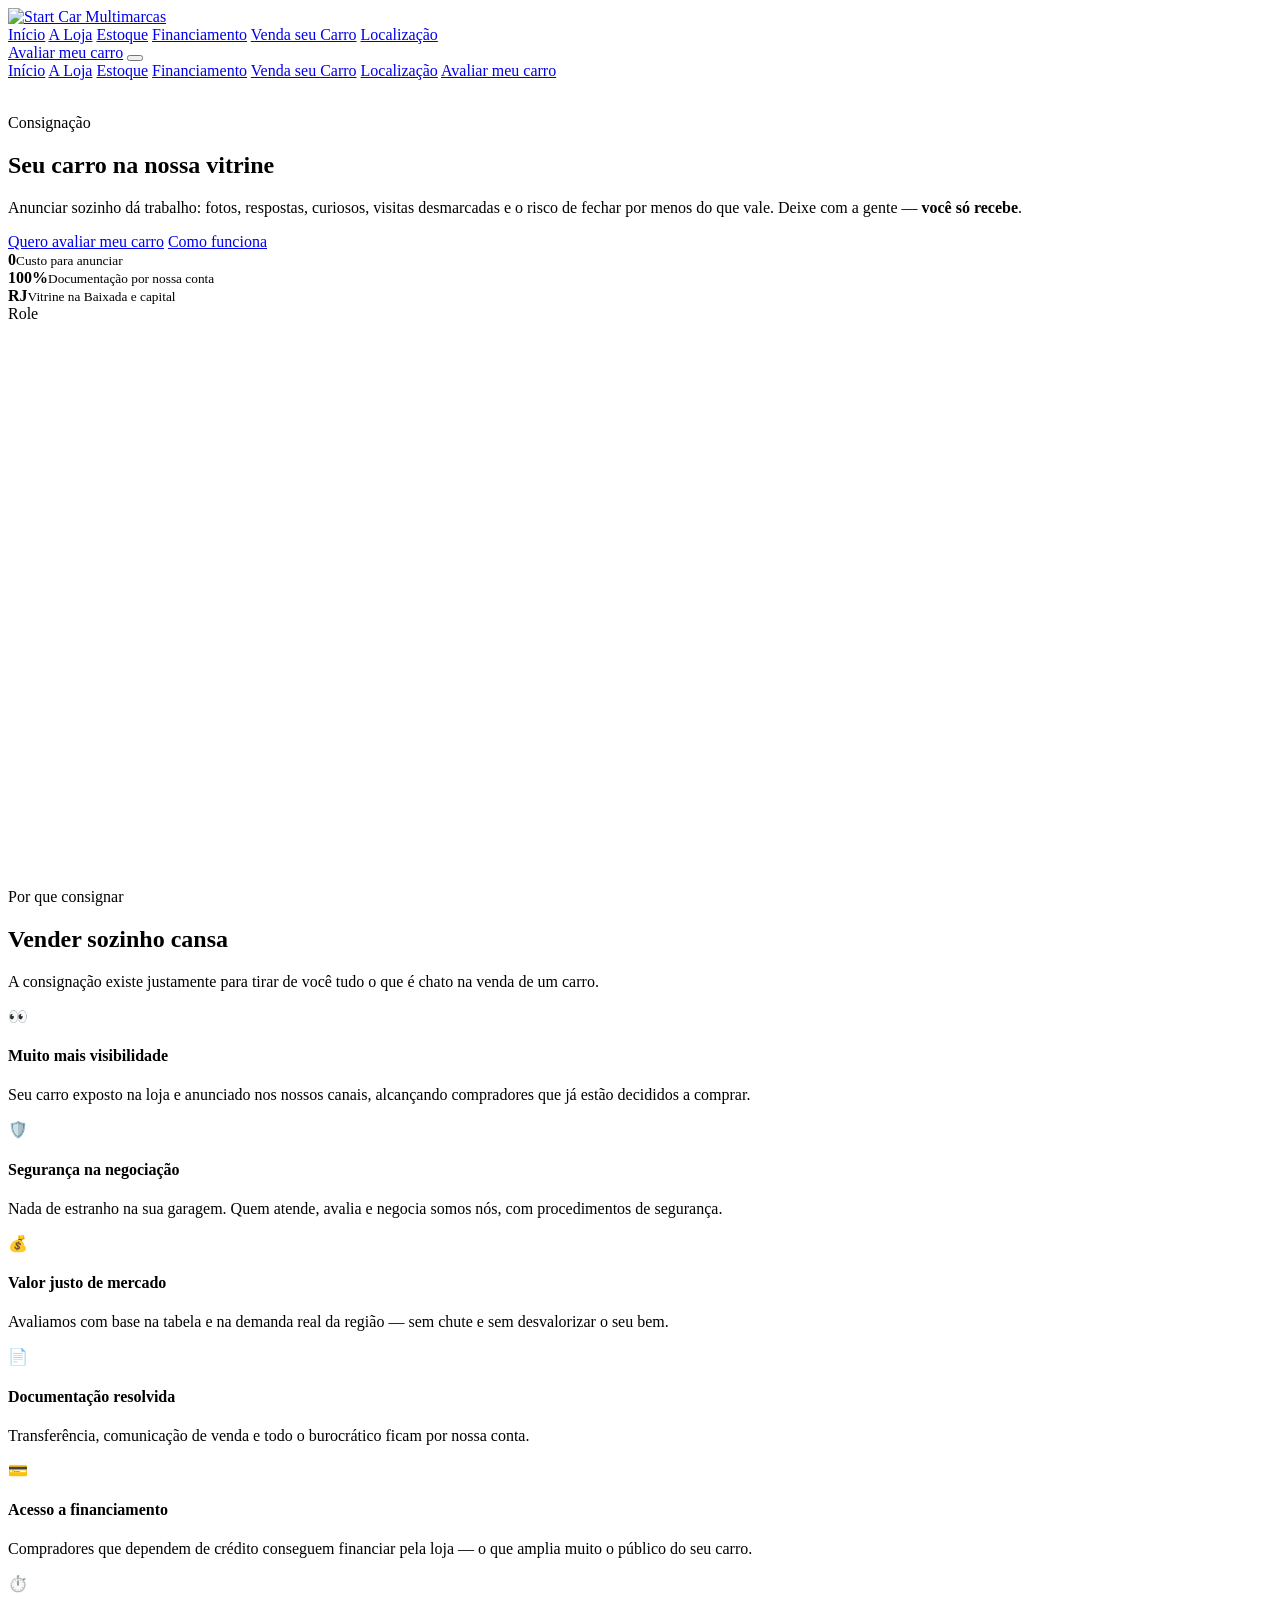
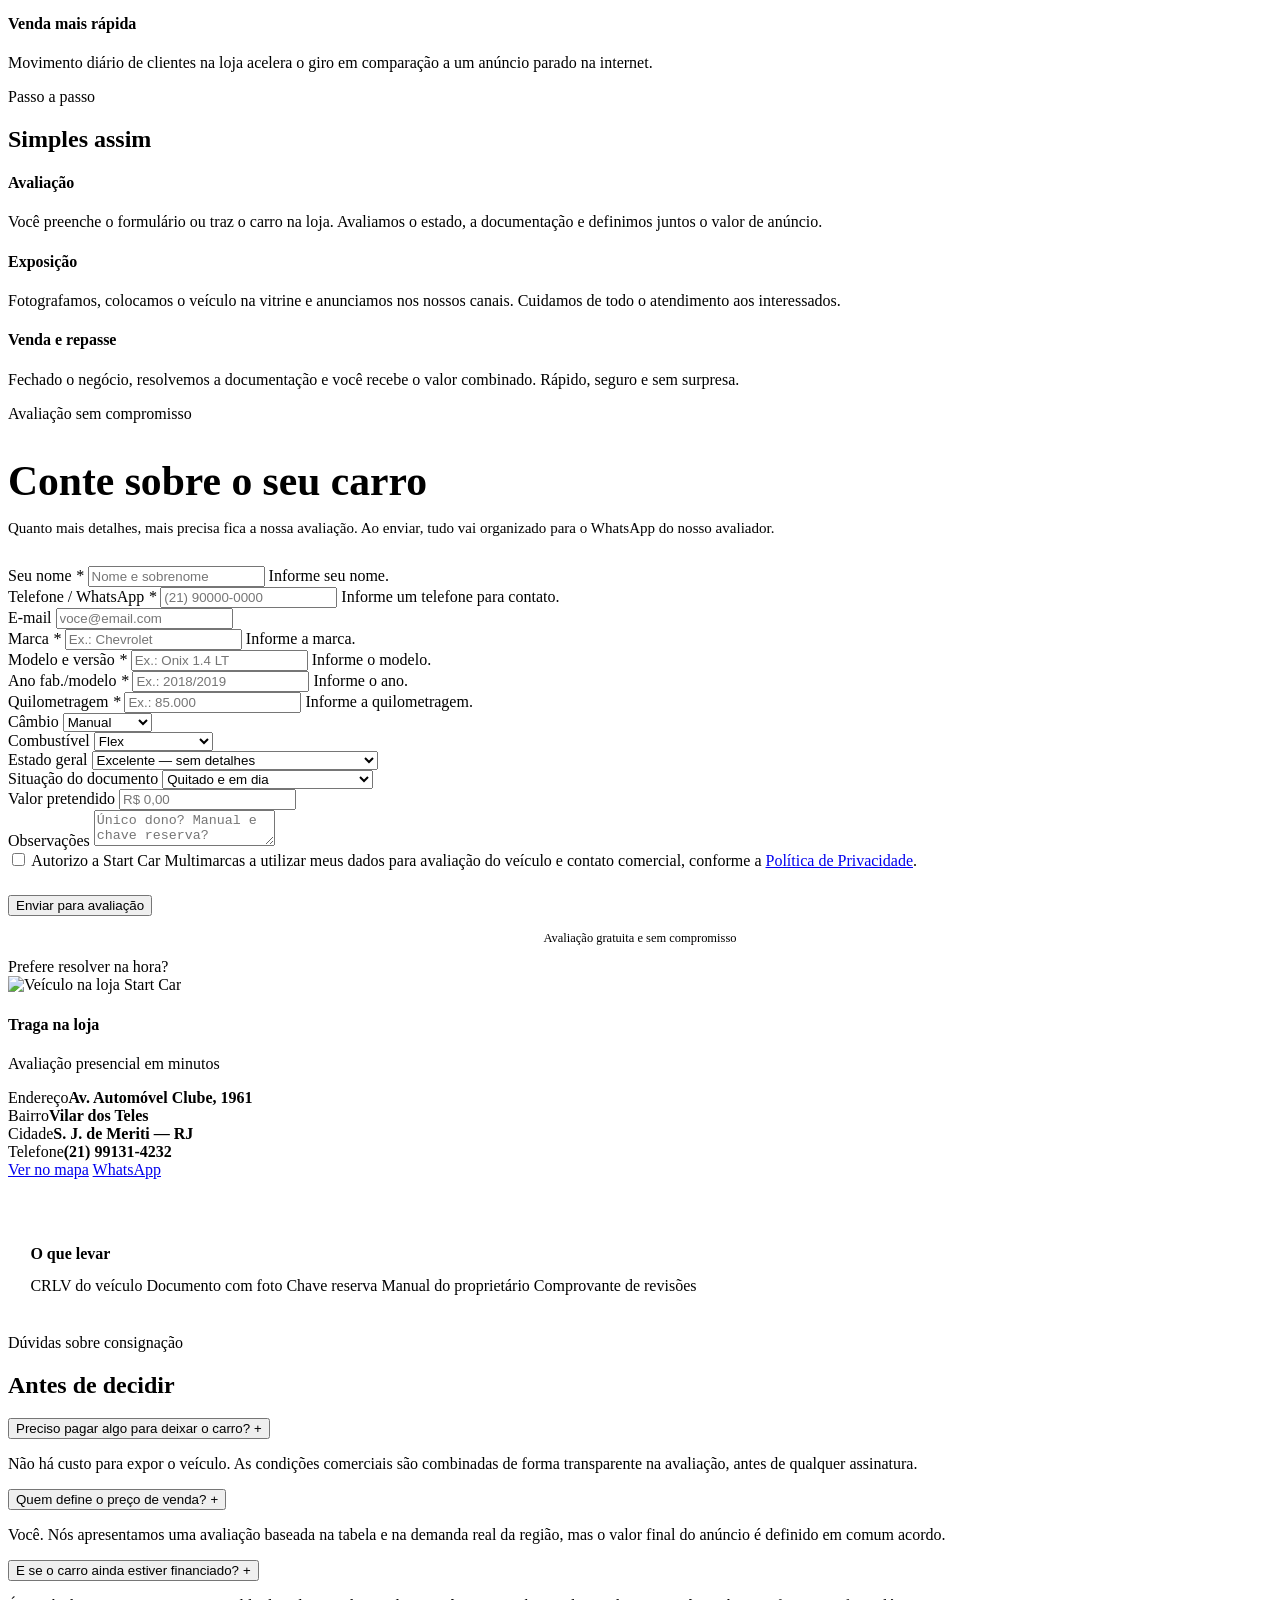
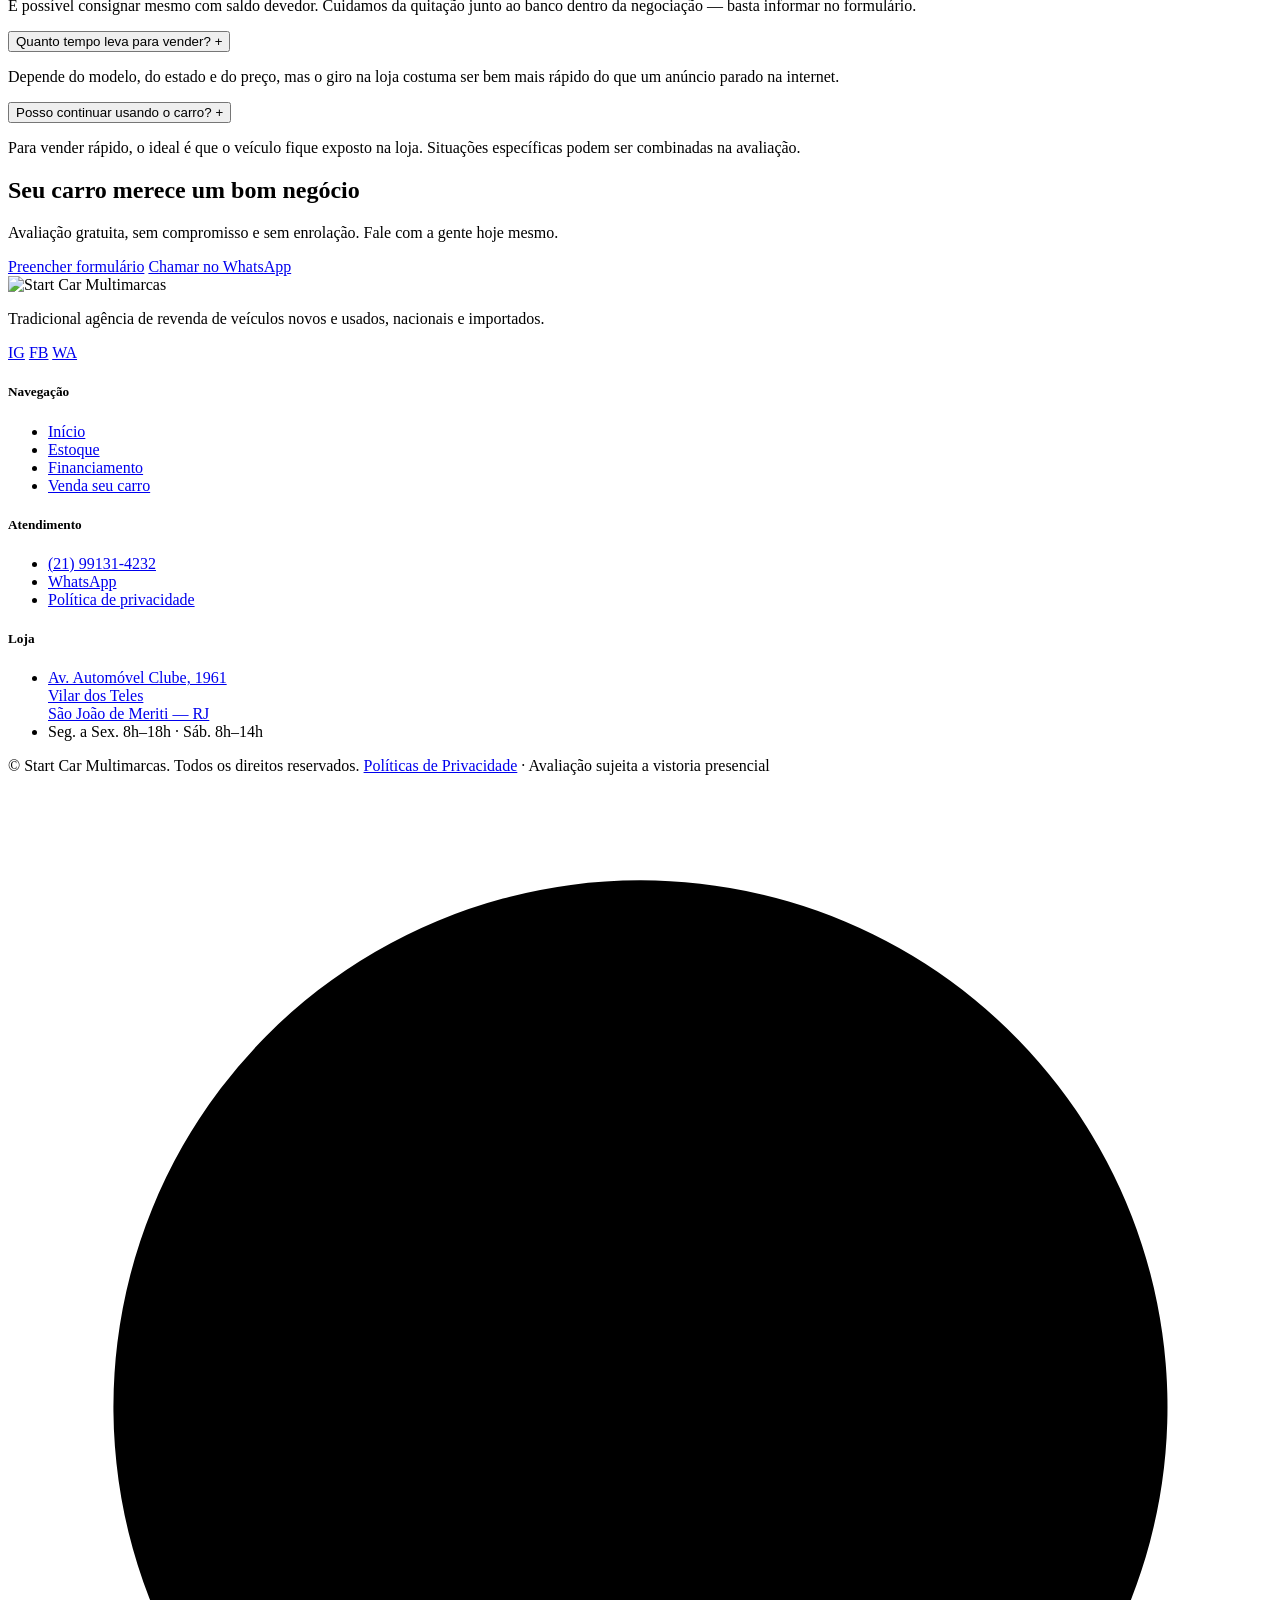
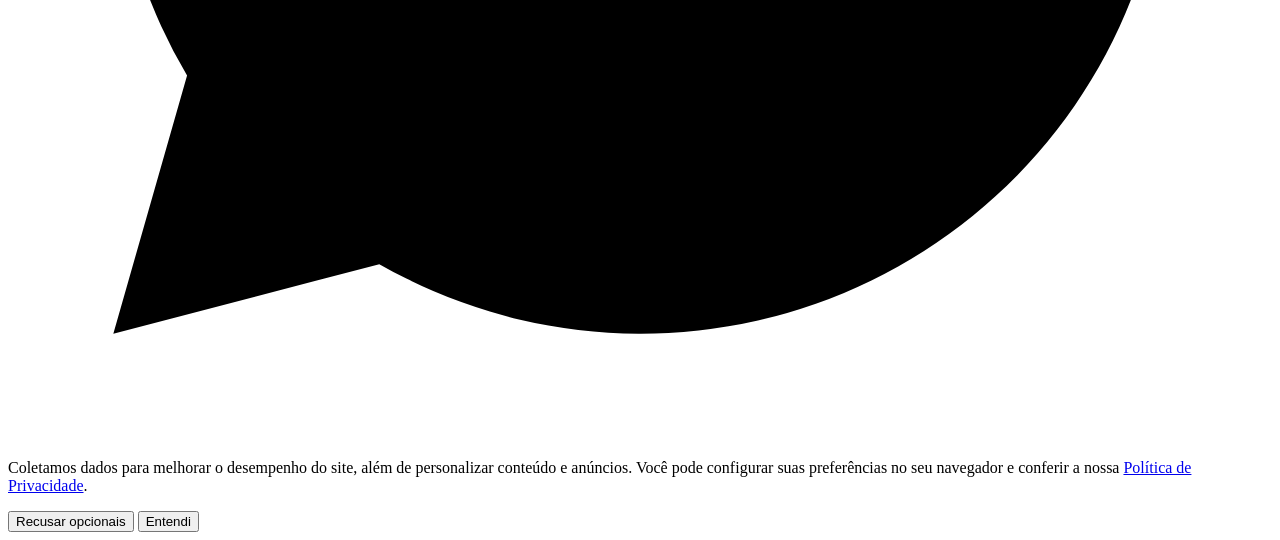
==== consignacao.html @ 8ad7c6d9 "Add files via upload" ====
<!DOCTYPE html>
<html lang="pt-BR">
<head>
<meta charset="UTF-8">
<meta name="viewport" content="width=device-width, initial-scale=1, viewport-fit=cover">
<title>Consignação · Venda seu carro com a Start Car Multimarcas</title>
<meta name="description" content="Deixe seu carro na vitrine da Start Car Multimarcas e venda mais rápido, pelo valor justo, sem dor de cabeça com anúncios, visitas e documentação.">
<meta name="theme-color" content="#050506">
<link rel="icon" href="assets/img/logo.png">
<link rel="preconnect" href="https://fonts.googleapis.com">
<link rel="preconnect" href="https://fonts.gstatic.com" crossorigin>
<link href="https://fonts.googleapis.com/css2?family=Barlow+Condensed:wght@400;500;600;700&family=Inter:wght@400;500;600;700&display=swap" rel="stylesheet">
<link rel="stylesheet" href="assets/css/style.css">
</head>
<body>

<header class="hd">
  <div class="wrap">
    <a href="index.html" class="brand"><img src="assets/img/logo_transparente.png" alt="Start Car Multimarcas"></a>
    <nav class="nav">
      <a href="index.html">Início</a>
      <a href="index.html#sobre">A Loja</a>
      <a href="estoque.html">Estoque</a>
      <a href="financiamento.html">Financiamento</a>
      <a href="consignacao.html" class="on">Venda seu Carro</a>
      <a href="index.html#localizacao">Localização</a>
    </nav>
    <div class="hd-cta">
      <a class="btn btn-ouro btn-sm" href="#form">Avaliar meu carro</a>
      <button class="burger" aria-label="Menu"><span></span><span></span><span></span></button>
    </div>
  </div>
</header>

<div class="drawer">
  <div class="wrap">
    <a href="index.html">Início</a>
    <a href="index.html#sobre">A Loja</a>
    <a href="estoque.html">Estoque</a>
    <a href="financiamento.html">Financiamento</a>
    <a href="consignacao.html">Venda seu Carro</a>
    <a href="index.html#localizacao">Localização</a>
    <a class="btn btn-ouro btn-block" href="#form">Avaliar meu carro</a>
  </div>
</div>

<!-- HERO -->
<section class="hero" style="min-height:88svh">
  <div class="hero-bg">
    <img src="https://www.autocerto.com/fotos/1865/5220428/1_103013.jpg" alt="" data-fb>
  </div>
  <div class="wrap">
    <p class="eyebrow">Consignação</p>
    <h1 class="h-hero">
      <span class="cromo">Seu carro na</span>
      <span class="ouro">nossa vitrine</span>
    </h1>
    <p class="lead">Anunciar sozinho dá trabalho: fotos, respostas, curiosos, visitas desmarcadas e o risco de fechar por menos do que vale. Deixe com a gente — <strong>você só recebe</strong>.</p>
    <div class="hero-cta">
      <a class="btn btn-ouro" href="#form">Quero avaliar meu carro</a>
      <a class="btn btn-ghost" href="#como">Como funciona</a>
    </div>
    <div class="hero-stats">
      <div><b class="ouro">0</b><small>Custo para anunciar</small></div>
      <div><b class="cromo">100%</b><small>Documentação por nossa conta</small></div>
      <div><b class="cromo">RJ</b><small>Vitrine na Baixada e capital</small></div>
    </div>
  </div>
  <div class="scroll-hint"><span>Role</span><i></i></div>
</section>

<!-- POR QUE CONSIGNAR -->
<section class="sec sec-alt">
  <div class="wrap">
    <div class="sec-head center rv">
      <p class="eyebrow center">Por que consignar</p>
      <h2 class="h-sec"><span class="cromo">Vender sozinho</span> <span class="ouro">cansa</span></h2>
      <p class="lead" style="margin-top:.9rem">A consignação existe justamente para tirar de você tudo o que é chato na venda de um carro.</p>
    </div>
    <div class="benef">
      <div class="ben rv"><span class="ic">👀</span><h4 class="cromo">Muito mais visibilidade</h4><p>Seu carro exposto na loja e anunciado nos nossos canais, alcançando compradores que já estão decididos a comprar.</p></div>
      <div class="ben rv"><span class="ic">🛡️</span><h4 class="cromo">Segurança na negociação</h4><p>Nada de estranho na sua garagem. Quem atende, avalia e negocia somos nós, com procedimentos de segurança.</p></div>
      <div class="ben rv"><span class="ic">💰</span><h4 class="cromo">Valor justo de mercado</h4><p>Avaliamos com base na tabela e na demanda real da região — sem chute e sem desvalorizar o seu bem.</p></div>
      <div class="ben rv"><span class="ic">📄</span><h4 class="cromo">Documentação resolvida</h4><p>Transferência, comunicação de venda e todo o burocrático ficam por nossa conta.</p></div>
      <div class="ben rv"><span class="ic">💳</span><h4 class="cromo">Acesso a financiamento</h4><p>Compradores que dependem de crédito conseguem financiar pela loja — o que amplia muito o público do seu carro.</p></div>
      <div class="ben rv"><span class="ic">⏱️</span><h4 class="cromo">Venda mais rápida</h4><p>Movimento diário de clientes na loja acelera o giro em comparação a um anúncio parado na internet.</p></div>
    </div>
  </div>
</section>

<!-- COMO FUNCIONA -->
<section class="sec" id="como">
  <div class="wrap">
    <div class="sec-head center rv">
      <p class="eyebrow center">Passo a passo</p>
      <h2 class="h-sec"><span class="cromo">Simples</span> <span class="ouro">assim</span></h2>
    </div>
    <div class="passos">
      <div class="passo rv"><h4 class="cromo">Avaliação</h4><p>Você preenche o formulário ou traz o carro na loja. Avaliamos o estado, a documentação e definimos juntos o valor de anúncio.</p></div>
      <div class="passo rv"><h4 class="cromo">Exposição</h4><p>Fotografamos, colocamos o veículo na vitrine e anunciamos nos nossos canais. Cuidamos de todo o atendimento aos interessados.</p></div>
      <div class="passo rv"><h4 class="cromo">Venda e repasse</h4><p>Fechado o negócio, resolvemos a documentação e você recebe o valor combinado. Rápido, seguro e sem surpresa.</p></div>
    </div>
  </div>
</section>

<!-- FORMULÁRIO -->
<section class="sec sec-alt" id="form">
  <div class="wrap">
    <div class="form-wrap">
      <div class="form-card rv">
        <p class="eyebrow">Avaliação sem compromisso</p>
        <h2 class="h-sec" style="font-size:clamp(1.8rem,3.4vw,2.6rem);margin-bottom:.5rem"><span class="cromo">Conte sobre</span> <span class="ouro">o seu carro</span></h2>
        <p class="lead" style="margin-bottom:1.8rem;font-size:.94rem">Quanto mais detalhes, mais precisa fica a nossa avaliação. Ao enviar, tudo vai organizado para o WhatsApp do nosso avaliador.</p>

        <form id="frm" novalidate>
          <div class="form-grid">
            <div class="fld full">
              <label for="nome">Seu nome <i>*</i></label>
              <input id="nome" name="nome" required placeholder="Nome e sobrenome">
              <span class="erro">Informe seu nome.</span>
            </div>
            <div class="fld">
              <label for="tel">Telefone / WhatsApp <i>*</i></label>
              <input id="tel" name="tel" data-mask="tel" required inputmode="tel" placeholder="(21) 90000-0000">
              <span class="erro">Informe um telefone para contato.</span>
            </div>
            <div class="fld">
              <label for="email">E-mail</label>
              <input id="email" name="email" type="email" placeholder="voce@email.com">
            </div>
            <div class="fld">
              <label for="marca">Marca <i>*</i></label>
              <input id="marca" name="marca" required placeholder="Ex.: Chevrolet">
              <span class="erro">Informe a marca.</span>
            </div>
            <div class="fld">
              <label for="modelo">Modelo e versão <i>*</i></label>
              <input id="modelo" name="modelo" required placeholder="Ex.: Onix 1.4 LT">
              <span class="erro">Informe o modelo.</span>
            </div>
            <div class="fld">
              <label for="ano">Ano fab./modelo <i>*</i></label>
              <input id="ano" name="ano" required inputmode="numeric" placeholder="Ex.: 2018/2019">
              <span class="erro">Informe o ano.</span>
            </div>
            <div class="fld">
              <label for="km">Quilometragem <i>*</i></label>
              <input id="km" name="km" data-mask="km" required inputmode="numeric" placeholder="Ex.: 85.000">
              <span class="erro">Informe a quilometragem.</span>
            </div>
            <div class="fld">
              <label for="cambio">Câmbio</label>
              <select id="cambio" name="cambio"><option>Manual</option><option>Automático</option><option>CVT</option></select>
            </div>
            <div class="fld">
              <label for="comb">Combustível</label>
              <select id="comb" name="comb">
                <option>Flex</option><option>Gasolina</option><option>Flex e GNV</option>
                <option>Gasolina e GNV</option><option>Diesel</option><option>Híbrido</option><option>Elétrico</option>
              </select>
            </div>
            <div class="fld">
              <label for="estado">Estado geral</label>
              <select id="estado" name="estado">
                <option>Excelente — sem detalhes</option>
                <option>Bom — pequenos detalhes de lataria/pintura</option>
                <option>Regular — precisa de reparos</option>
              </select>
            </div>
            <div class="fld">
              <label for="doc">Situação do documento</label>
              <select id="doc" name="doc">
                <option>Quitado e em dia</option>
                <option>Financiado / com saldo devedor</option>
                <option>IPVA ou multas em aberto</option>
              </select>
            </div>
            <div class="fld">
              <label for="valor">Valor pretendido</label>
              <input id="valor" name="valor" data-mask="moeda" inputmode="numeric" placeholder="R$ 0,00">
            </div>
            <div class="fld full">
              <label for="obs">Observações</label>
              <textarea id="obs" name="obs" placeholder="Único dono? Manual e chave reserva? Revisões em dia? Conte aqui o que valoriza o seu carro."></textarea>
            </div>
          </div>

          <div class="consent">
            <input type="checkbox" id="lgpd" required>
            <label for="lgpd">Autorizo a Start Car Multimarcas a utilizar meus dados para avaliação do veículo e contato comercial, conforme a <a href="#" data-pol>Política de Privacidade</a>.</label>
          </div>

          <button type="submit" class="btn btn-ouro btn-block" style="margin-top:1.6rem">Enviar para avaliação</button>
          <p style="color:var(--txt-3);font-size:.78rem;text-align:center;margin-top:.9rem">Avaliação gratuita e sem compromisso</p>
        </form>
      </div>

      <aside>
        <div class="aside-car rv">
          <div class="tag">Prefere resolver na hora?</div>
          <img class="foto" src="https://www.autocerto.com/fotos/1865/4510957/2_011252.jpg" alt="Veículo na loja Start Car" data-fb>
          <div class="inner">
            <h4 class="cromo">Traga na loja</h4>
            <p class="v">Avaliação presencial em minutos</p>
            <div class="ficha-prev" style="margin-top:0">
              <div class="fp"><span>Endereço</span><b>Av. Automóvel Clube, 1961</b></div>
              <div class="fp"><span>Bairro</span><b>Vilar dos Teles</b></div>
              <div class="fp"><span>Cidade</span><b>S. J. de Meriti — RJ</b></div>
              <div class="fp"><span>Telefone</span><b>(21) 99131-4232</b></div>
            </div>
            <div class="car-acoes">
              <a class="btn btn-ghost btn-sm" href="https://maps.app.goo.gl/Cn7bSAYCp3xWQxk78" target="_blank" rel="noopener">Ver no mapa</a>
              <a class="btn btn-cromo btn-sm" href="https://wa.me/5521991314232?text=Ol%C3%A1!%20Quero%20consignar%20meu%20carro%20na%20Start%20Car." target="_blank" rel="noopener">WhatsApp</a>
            </div>
          </div>
        </div>

        <div class="form-card rv" style="margin-top:1.4rem;padding:1.4rem">
          <h4 class="sub-t" style="margin-bottom:.9rem">O que levar</h4>
          <div class="op-list">
            <span class="op">CRLV do veículo</span>
            <span class="op">Documento com foto</span>
            <span class="op">Chave reserva</span>
            <span class="op">Manual do proprietário</span>
            <span class="op">Comprovante de revisões</span>
          </div>
        </div>
      </aside>
    </div>
  </div>
</section>

<!-- FAQ -->
<section class="sec">
  <div class="wrap">
    <div class="sec-head center rv">
      <p class="eyebrow center">Dúvidas sobre consignação</p>
      <h2 class="h-sec"><span class="cromo">Antes de</span> <span class="ouro">decidir</span></h2>
    </div>
    <div class="faq rv">
      <div class="q"><button>Preciso pagar algo para deixar o carro? <i>+</i></button><div class="a"><p>Não há custo para expor o veículo. As condições comerciais são combinadas de forma transparente na avaliação, antes de qualquer assinatura.</p></div></div>
      <div class="q"><button>Quem define o preço de venda? <i>+</i></button><div class="a"><p>Você. Nós apresentamos uma avaliação baseada na tabela e na demanda real da região, mas o valor final do anúncio é definido em comum acordo.</p></div></div>
      <div class="q"><button>E se o carro ainda estiver financiado? <i>+</i></button><div class="a"><p>É possível consignar mesmo com saldo devedor. Cuidamos da quitação junto ao banco dentro da negociação — basta informar no formulário.</p></div></div>
      <div class="q"><button>Quanto tempo leva para vender? <i>+</i></button><div class="a"><p>Depende do modelo, do estado e do preço, mas o giro na loja costuma ser bem mais rápido do que um anúncio parado na internet.</p></div></div>
      <div class="q"><button>Posso continuar usando o carro? <i>+</i></button><div class="a"><p>Para vender rápido, o ideal é que o veículo fique exposto na loja. Situações específicas podem ser combinadas na avaliação.</p></div></div>
    </div>
  </div>
</section>

<section class="faixa">
  <div class="wrap rv">
    <h2><span class="cromo">Seu carro merece</span> <span class="ouro">um bom negócio</span></h2>
    <p>Avaliação gratuita, sem compromisso e sem enrolação. Fale com a gente hoje mesmo.</p>
    <div class="btns">
      <a class="btn btn-ouro" href="#form">Preencher formulário</a>
      <a class="btn btn-cromo" href="https://wa.me/5521991314232?text=Ol%C3%A1!%20Quero%20consignar%20meu%20carro%20na%20Start%20Car." target="_blank" rel="noopener">Chamar no WhatsApp</a>
    </div>
  </div>
</section>

<footer class="ft">
  <div class="wrap">
    <div class="ft-grid">
      <div>
        <img class="lg" src="assets/img/logo_transparente.png" alt="Start Car Multimarcas">
        <p>Tradicional agência de revenda de veículos novos e usados, nacionais e importados.</p>
        <div class="social">
          <a href="https://www.instagram.com/startcarrj" target="_blank" rel="noopener">IG</a>
          <a href="https://www.facebook.com/startcarautomoveis" target="_blank" rel="noopener">FB</a>
          <a href="https://wa.me/5521991314232" target="_blank" rel="noopener">WA</a>
        </div>
      </div>
      <div><h5>Navegação</h5><ul>
        <li><a href="index.html">Início</a></li>
        <li><a href="estoque.html">Estoque</a></li>
        <li><a href="financiamento.html">Financiamento</a></li>
        <li><a href="consignacao.html">Venda seu carro</a></li>
      </ul></div>
      <div><h5>Atendimento</h5><ul>
        <li><a href="tel:+5521991314232">(21) 99131-4232</a></li>
        <li><a href="https://wa.me/5521991314232" target="_blank" rel="noopener">WhatsApp</a></li>
        <li><a href="#" data-pol>Política de privacidade</a></li>
      </ul></div>
      <div><h5>Loja</h5><ul>
        <li><a href="https://maps.app.goo.gl/Cn7bSAYCp3xWQxk78" target="_blank" rel="noopener">Av. Automóvel Clube, 1961<br>Vilar dos Teles<br>São João de Meriti — RJ</a></li>
        <li>Seg. a Sex. 8h–18h · Sáb. 8h–14h</li>
      </ul></div>
    </div>
    <div class="ft-bot">
      <span>© <span id="ano"></span> Start Car Multimarcas. Todos os direitos reservados.</span>
      <span><a href="#" data-pol>Políticas de Privacidade</a> · Avaliação sujeita a vistoria presencial</span>
    </div>
  </div>
</footer>

<a class="wa-fx" href="https://wa.me/5521991314232?text=Ol%C3%A1!%20Quero%20consignar%20meu%20carro." target="_blank" rel="noopener" aria-label="WhatsApp">
  <svg viewBox="0 0 24 24"><path d="M17.47 14.38c-.3-.15-1.76-.87-2.03-.97-.27-.1-.47-.15-.67.15-.2.3-.77.97-.94 1.17-.17.2-.35.22-.65.07-.3-.15-1.25-.46-2.38-1.47-.88-.78-1.48-1.75-1.65-2.05-.17-.3-.02-.46.13-.61.14-.14.3-.35.45-.53.15-.18.2-.3.3-.5.1-.2.05-.38-.02-.53-.08-.15-.67-1.62-.92-2.22-.24-.58-.49-.5-.67-.51h-.57c-.2 0-.52.07-.79.38-.27.3-1.04 1.02-1.04 2.48s1.07 2.88 1.22 3.08c.15.2 2.1 3.2 5.08 4.49.71.3 1.26.49 1.69.63.71.22 1.36.19 1.87.12.57-.09 1.76-.72 2.01-1.41.25-.7.25-1.29.17-1.42-.07-.13-.27-.2-.57-.35M12 2a10 10 0 00-8.6 15.1L2 22l5.05-1.32A10 10 0 1012 2"/></svg>
</a>

<div class="ck" id="ck">
  <div class="wrap">
    <p>Coletamos dados para melhorar o desempenho do site, além de personalizar conteúdo e anúncios. Você pode configurar suas preferências no seu navegador e conferir a nossa <a href="#" data-pol>Política de Privacidade</a>.</p>
    <div class="acoes">
      <button class="btn btn-ghost btn-sm" data-ck="no">Recusar opcionais</button>
      <button class="btn btn-ouro btn-sm" data-ck="ok">Entendi</button>
    </div>
  </div>
</div>

<script src="assets/js/data.js"></script>
<script src="assets/js/app.js"></script>
<script>
(function () {
  document.getElementById('ano').textContent = new Date().getFullYear();
  var frm = document.getElementById('frm');
  SC.mascaras(frm);

  frm.addEventListener('submit', function (e) {
    e.preventDefault();
    if (!SC.validar(frm)) { SC.toast('Preencha os campos obrigatórios destacados.'); return; }

    var d = new FormData(frm);
    var v = function (k) { return (d.get(k) || '').toString().trim(); };

    var linhas = [
      '*CONSIGNAÇÃO — AVALIAÇÃO DE VEÍCULO*',
      '',
      '*Nome:* ' + v('nome'),
      '*Telefone:* ' + v('tel'),
      v('email') ? '*E-mail:* ' + v('email') : null,
      '',
      '*Veículo:* ' + v('marca') + ' ' + v('modelo'),
      '*Ano:* ' + v('ano'),
      '*Km:* ' + v('km'),
      '*Câmbio:* ' + v('cambio'),
      '*Combustível:* ' + v('comb'),
      '*Estado geral:* ' + v('estado'),
      '*Documentação:* ' + v('doc'),
      v('valor') ? '*Valor pretendido:* ' + v('valor') : '*Valor pretendido:* a combinar',
      v('obs') ? '*Observações:* ' + v('obs') : null
    ].filter(Boolean);

    window.open(SC.wa(linhas.join('\n')), '_blank');
    SC.toast('Avaliação montada! Confirme o envio na janela do WhatsApp.');
  });
})();
</script>
</body>
</html>
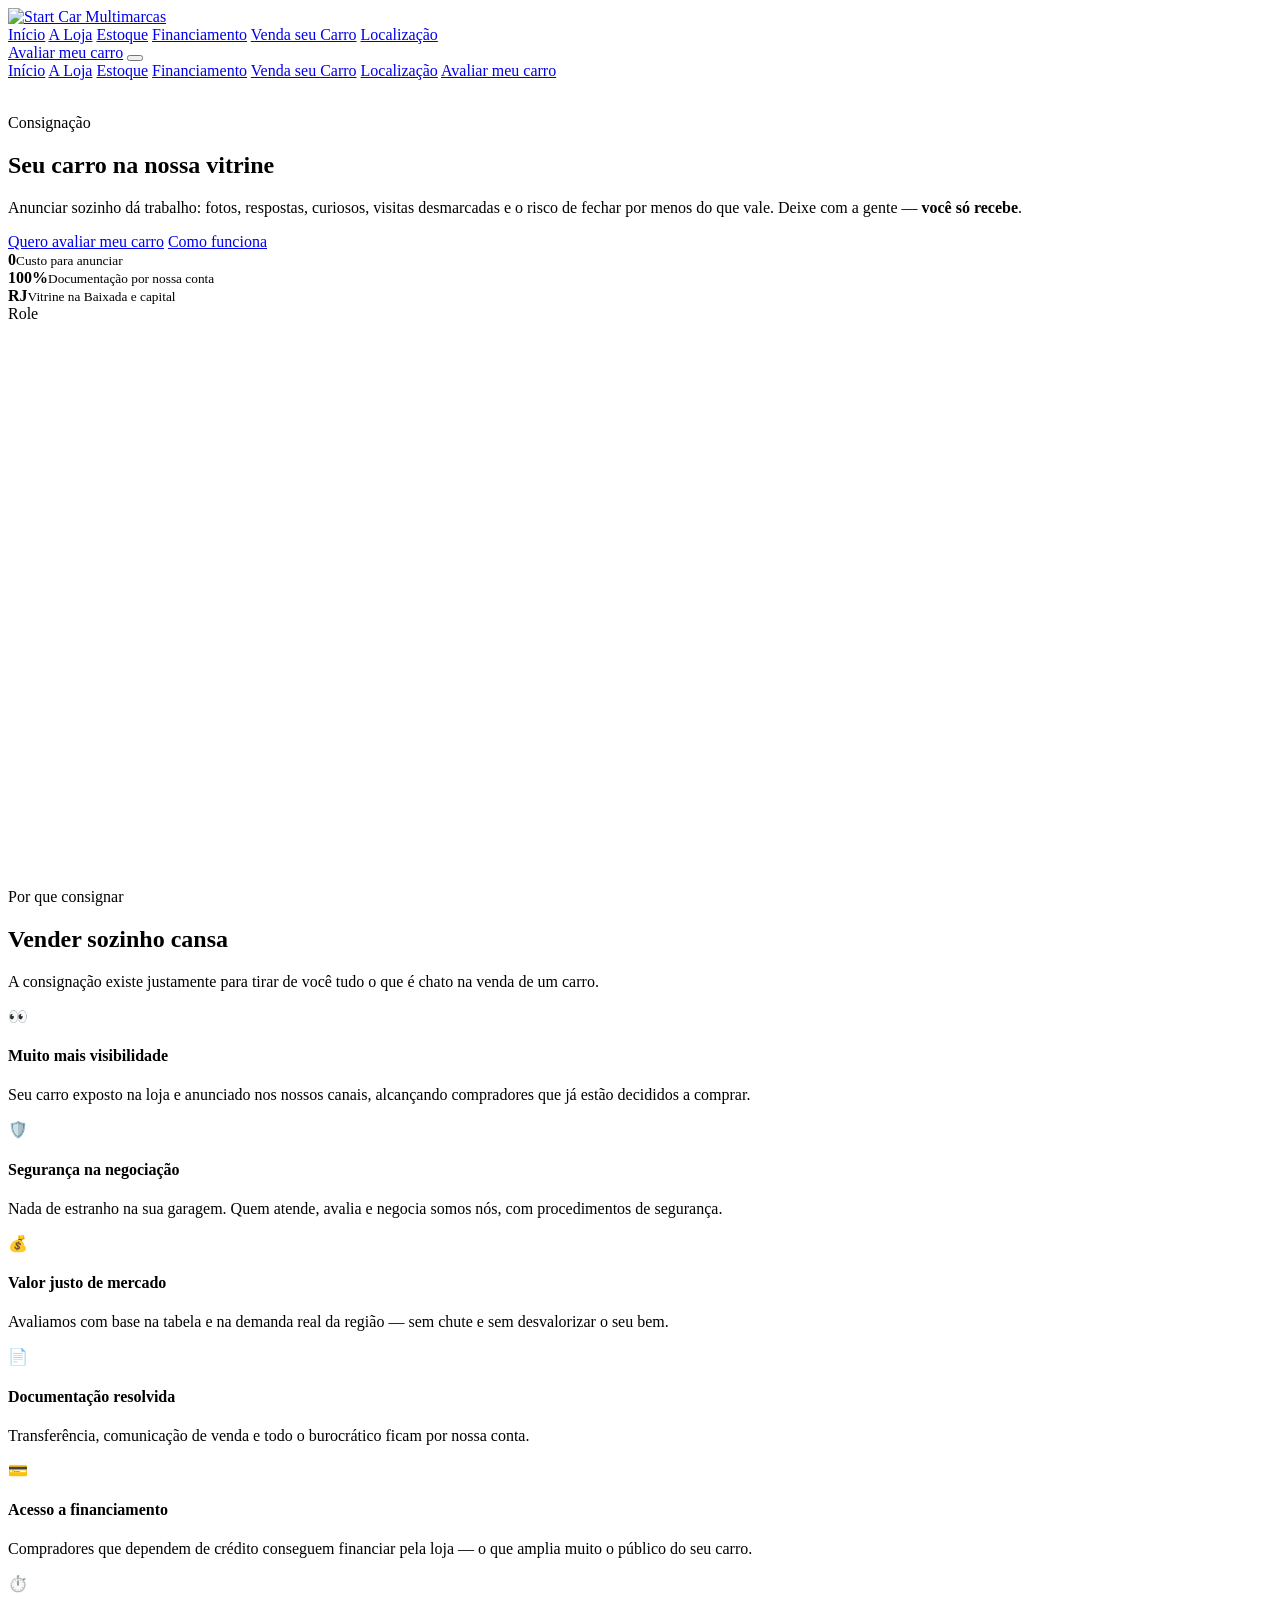
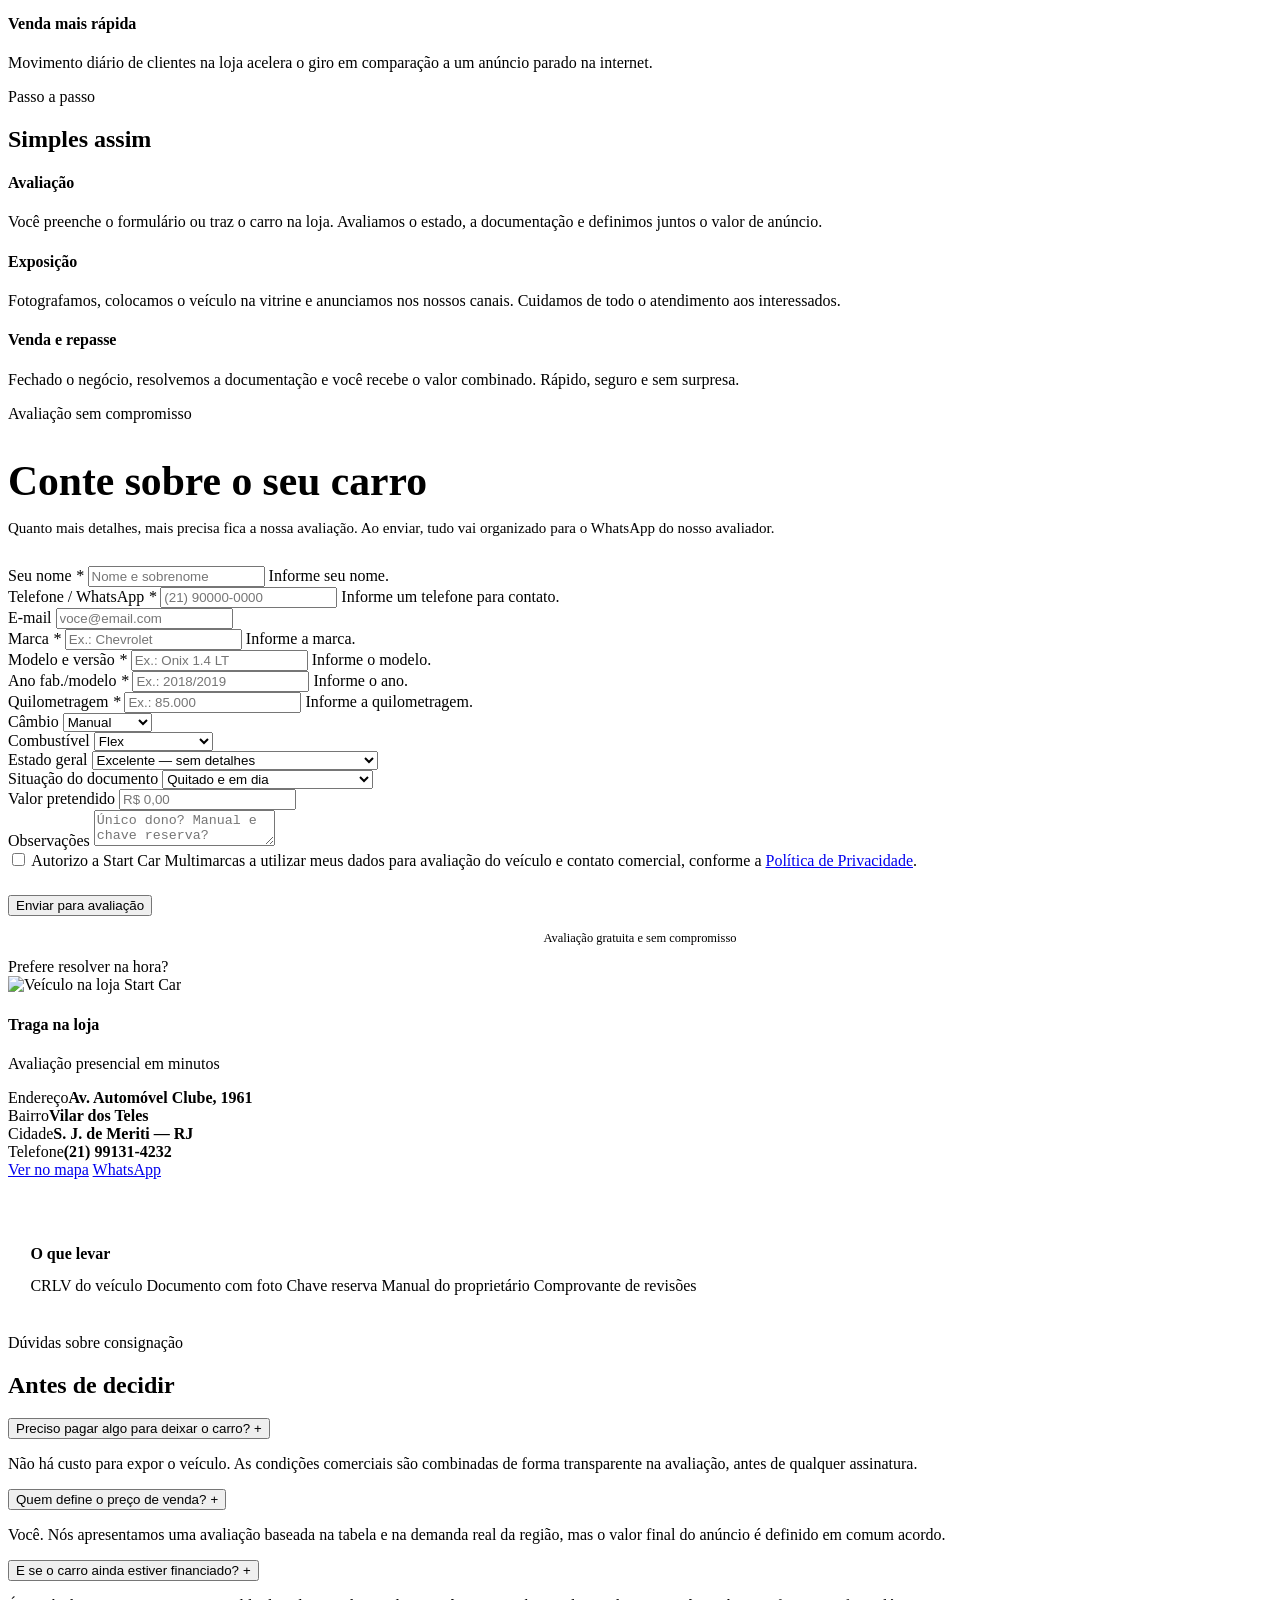
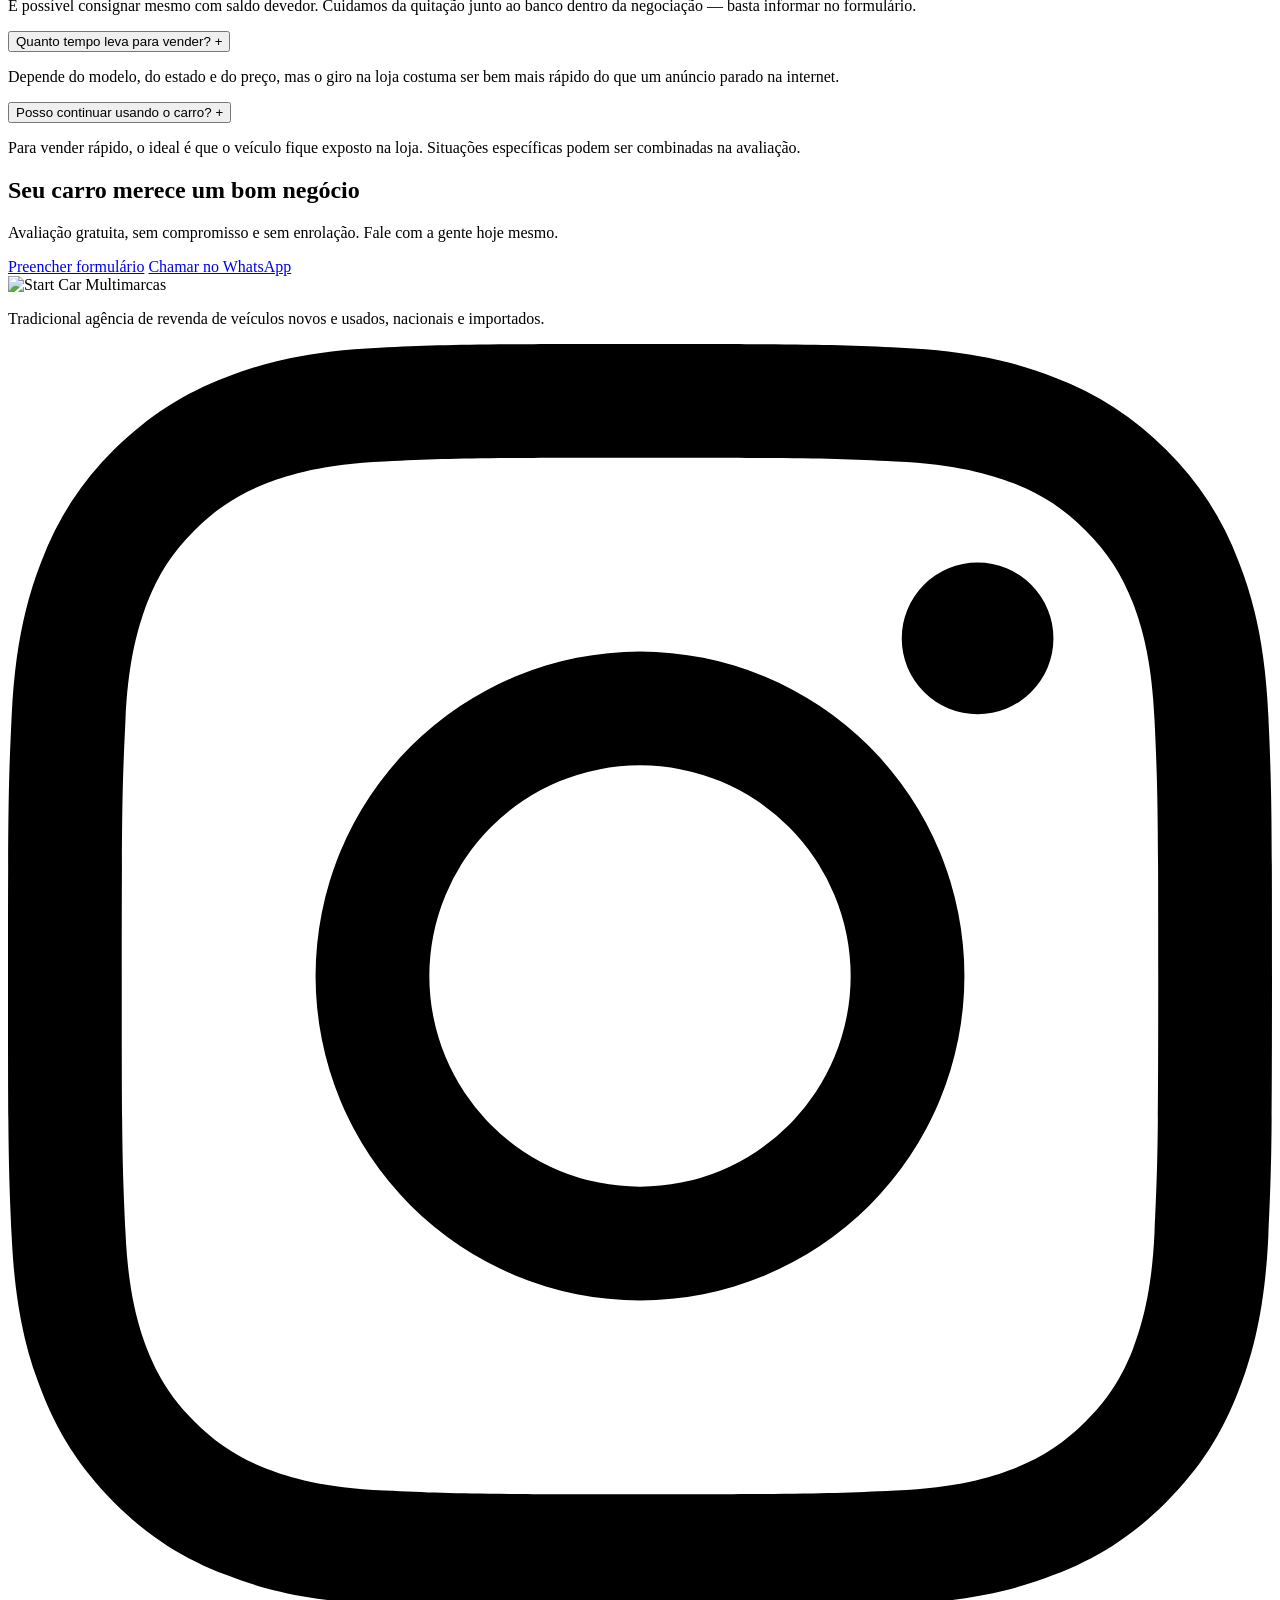
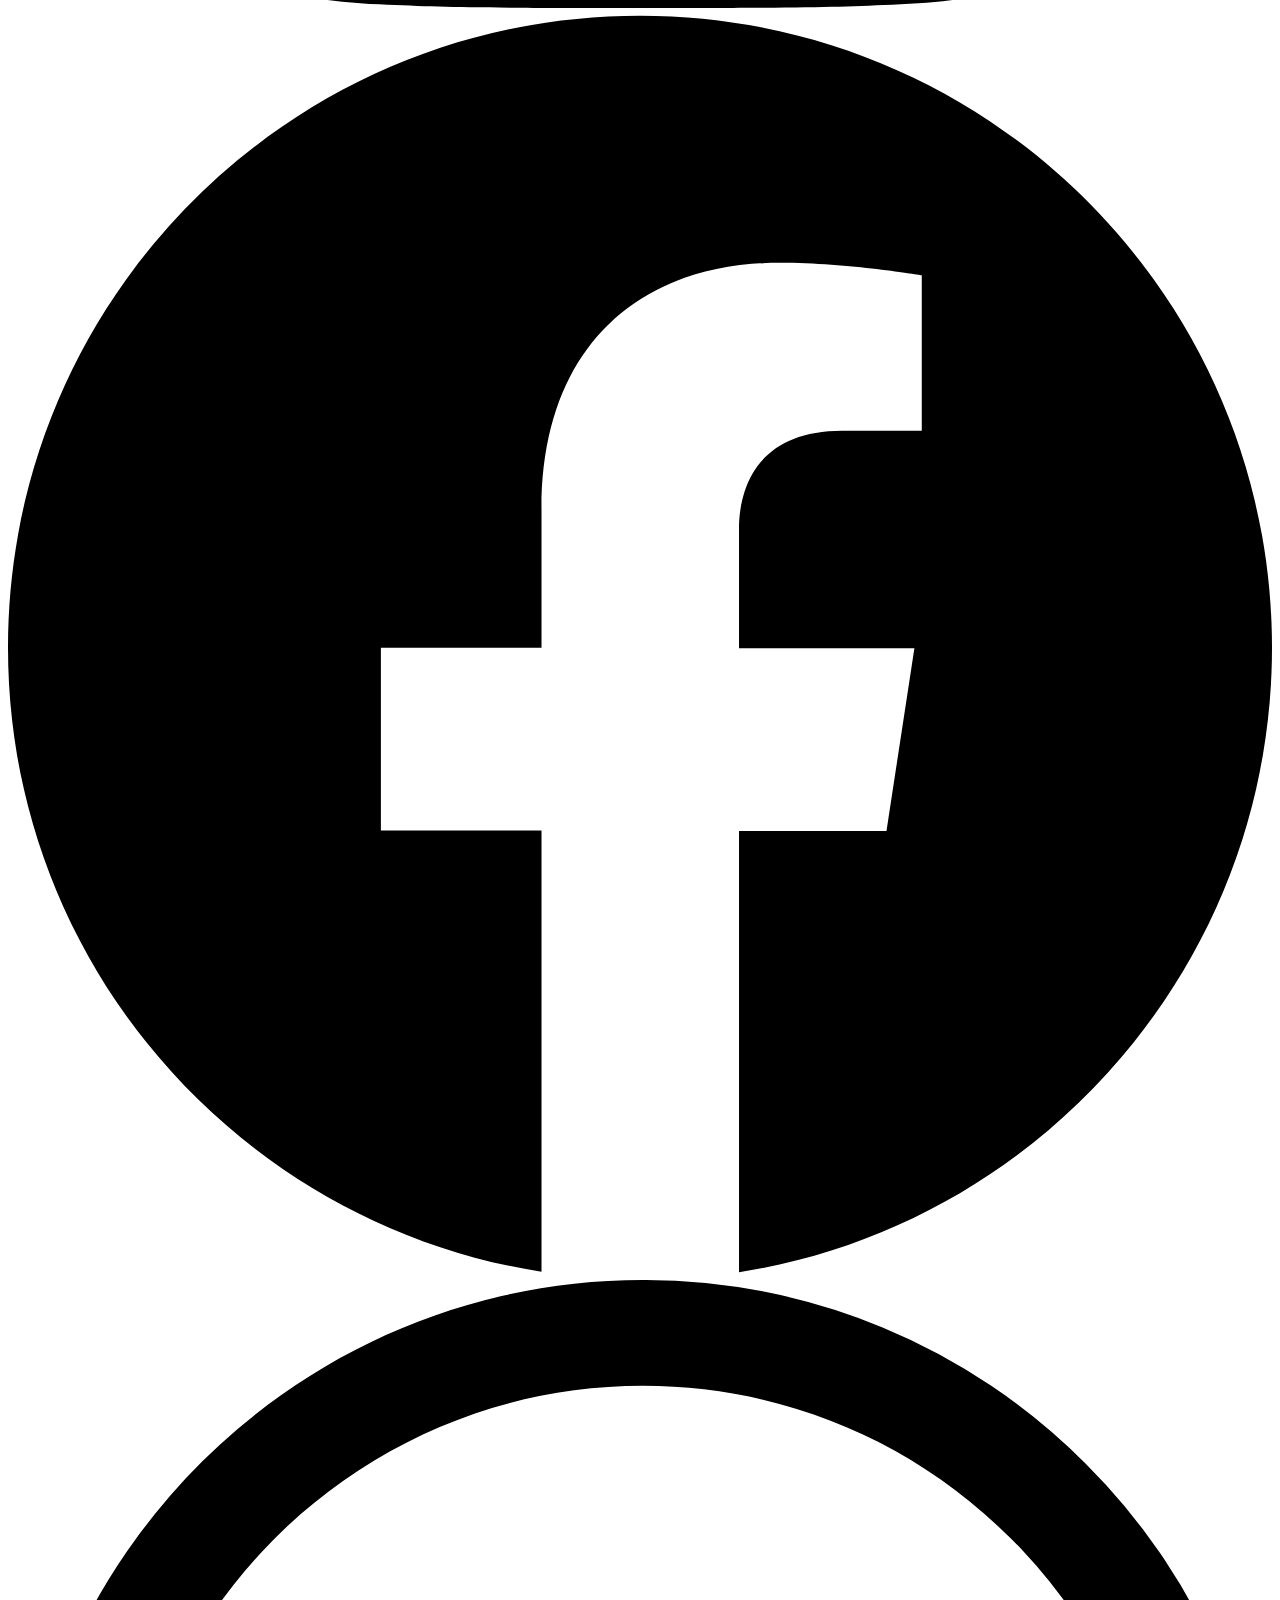
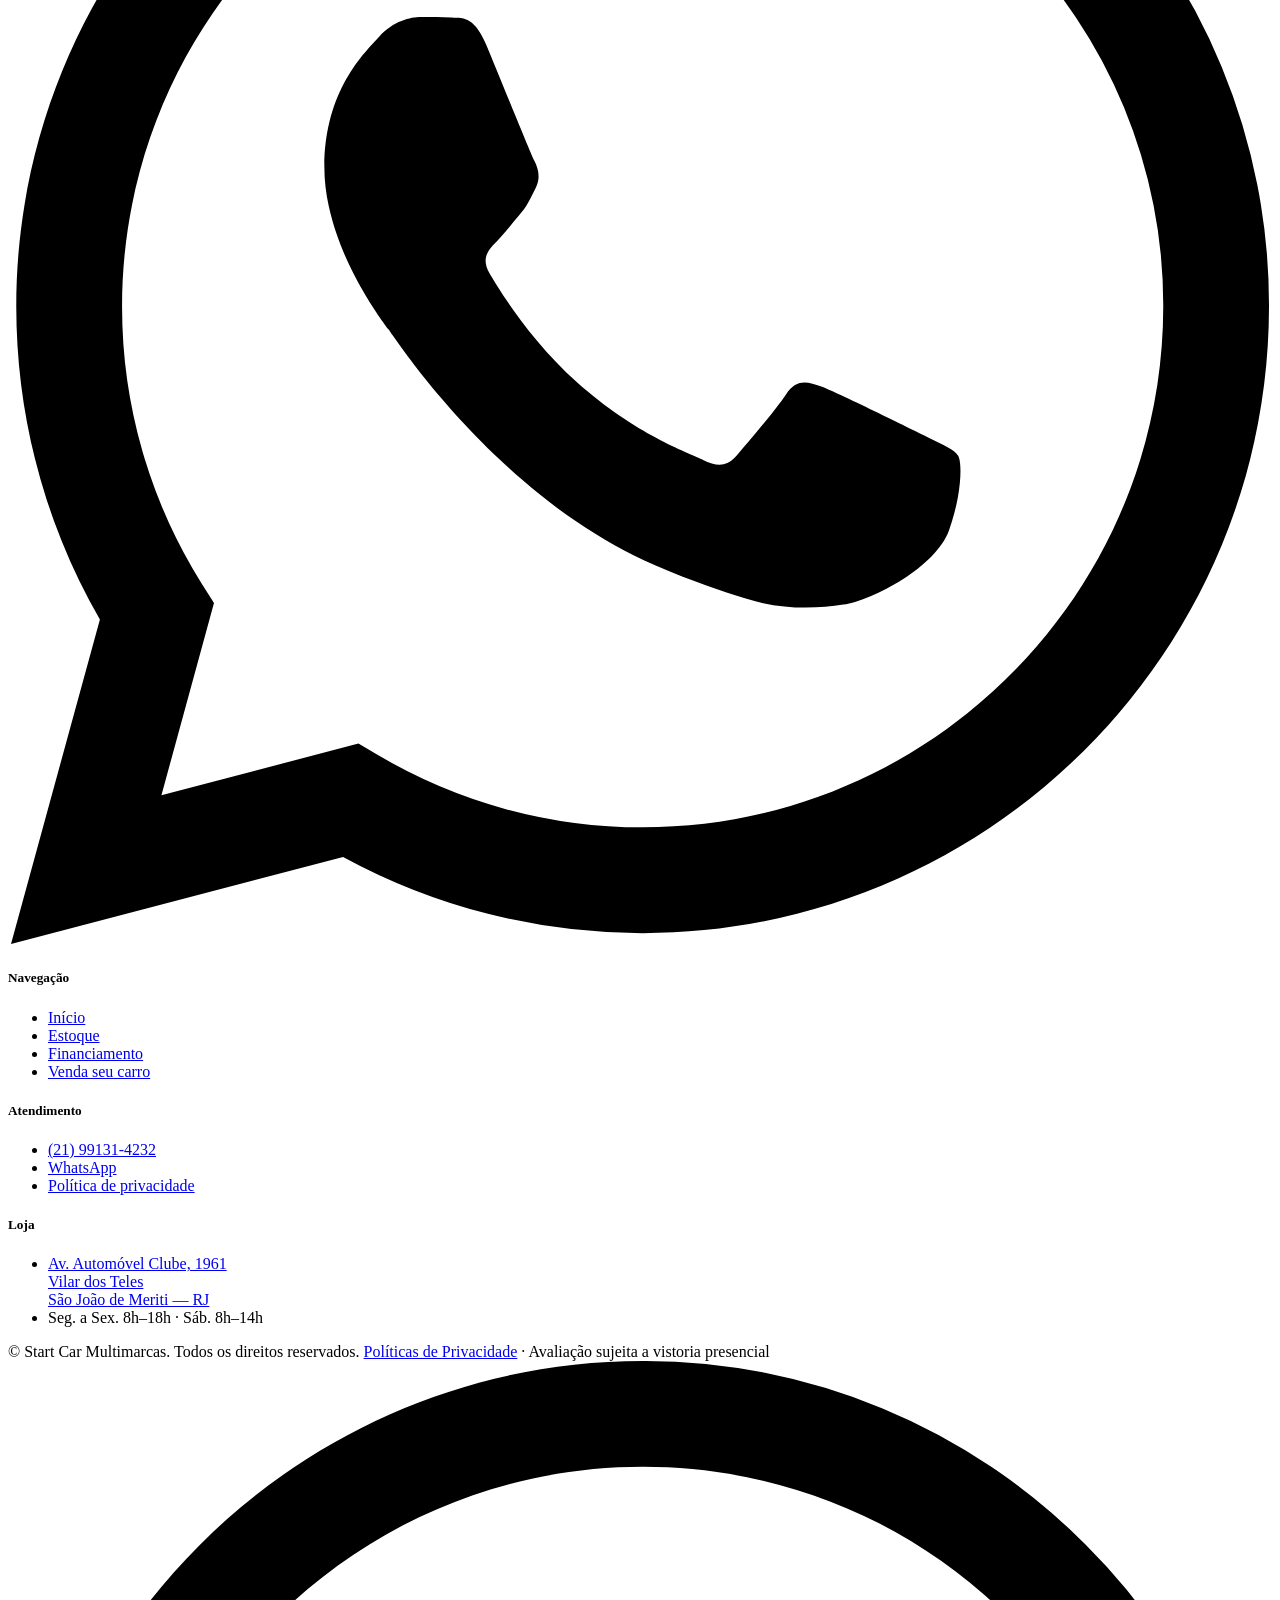
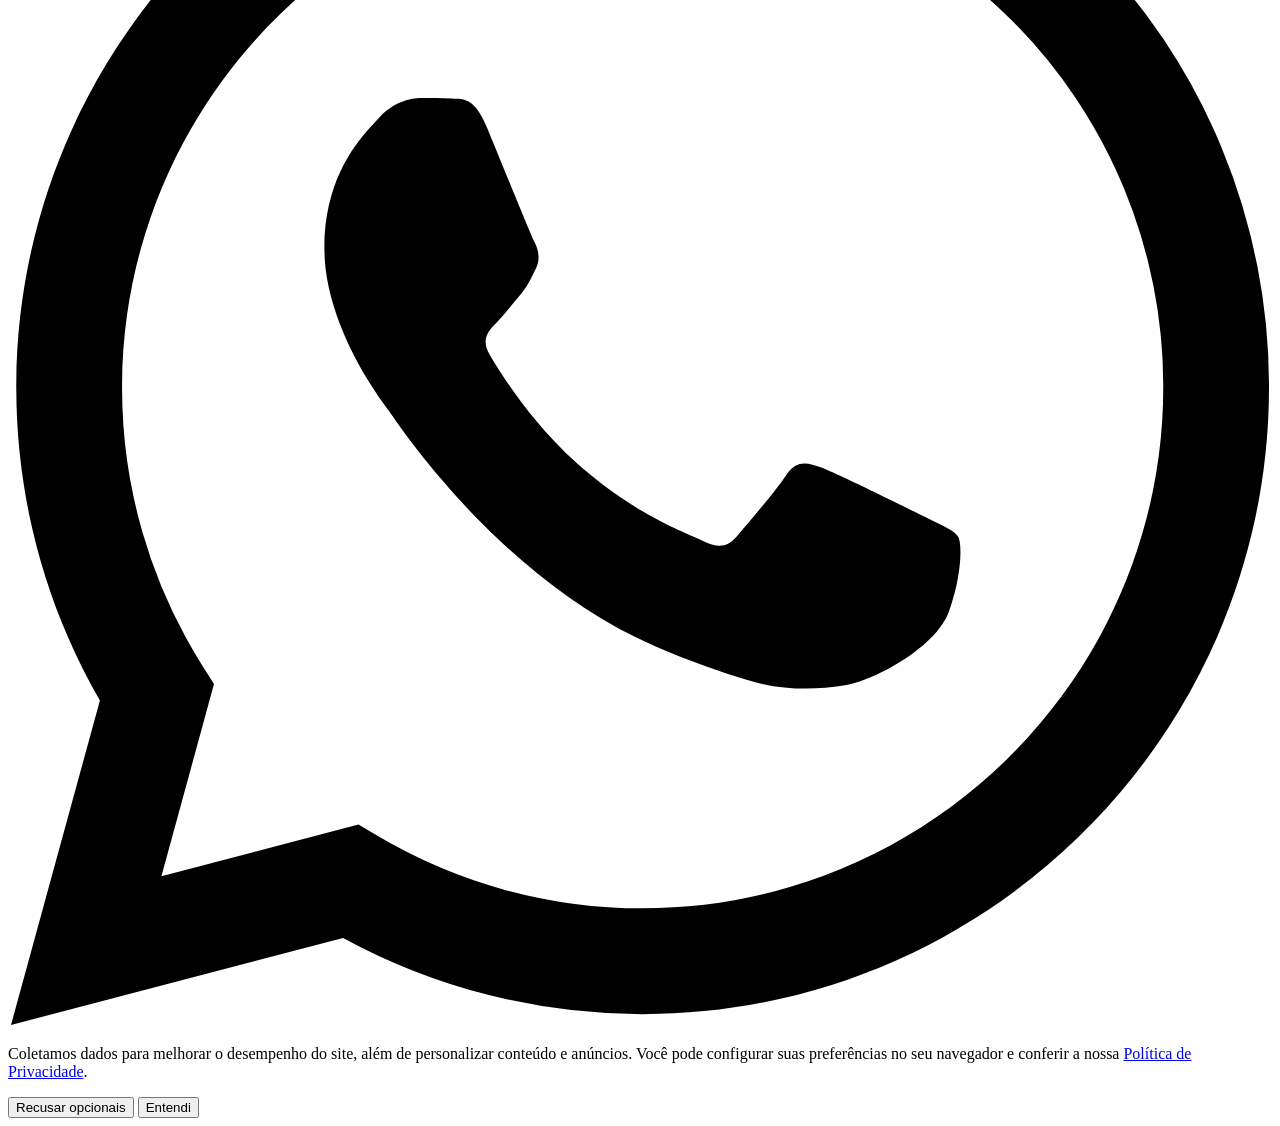
==== commit 087873cb: "Add files via upload" ====
--- a/consignacao.html
+++ b/consignacao.html
@@ -265,9 +265,9 @@
         <img class="lg" src="assets/img/logo_transparente.png" alt="Start Car Multimarcas">
         <p>Tradicional agência de revenda de veículos novos e usados, nacionais e importados.</p>
         <div class="social">
-          <a href="https://www.instagram.com/startcarrj" target="_blank" rel="noopener">IG</a>
-          <a href="https://www.facebook.com/startcarautomoveis" target="_blank" rel="noopener">FB</a>
-          <a href="https://wa.me/5521991314232" target="_blank" rel="noopener">WA</a>
+          <a href="https://www.instagram.com/startcarrj" target="_blank" rel="noopener" aria-label="Instagram"><svg viewBox="0 0 24 24" aria-hidden="true"><path d="M12 2.16c3.2 0 3.58.01 4.85.07 1.17.05 1.8.25 2.23.41.56.22.96.48 1.38.9.42.42.68.82.9 1.38.16.42.36 1.06.41 2.23.06 1.27.07 1.65.07 4.85s-.01 3.58-.07 4.85c-.05 1.17-.25 1.8-.41 2.23-.22.56-.48.96-.9 1.38-.42.42-.82.68-1.38.9-.42.16-1.06.36-2.23.41-1.27.06-1.65.07-4.85.07s-3.58-.01-4.85-.07c-1.17-.05-1.8-.25-2.23-.41-.56-.22-.96-.48-1.38-.9-.42-.42-.68-.82-.9-1.38-.16-.42-.36-1.06-.41-2.23C2.17 15.58 2.16 15.2 2.16 12s.01-3.58.07-4.85c.05-1.17.25-1.8.41-2.23.22-.56.48-.96.9-1.38.42-.42.82-.68 1.38-.9.42-.16 1.06-.36 2.23-.41C8.42 2.17 8.8 2.16 12 2.16M12 0C8.74 0 8.33.01 7.05.07c-1.28.06-2.15.26-2.91.56-.79.3-1.46.72-2.13 1.38A5.9 5.9 0 0 0 .63 4.14c-.3.77-.5 1.64-.56 2.91C.01 8.33 0 8.74 0 12s.01 3.67.07 4.95c.06 1.28.26 2.15.56 2.91.3.79.72 1.46 1.38 2.13.67.67 1.34 1.08 2.13 1.38.76.3 1.63.5 2.91.56C8.33 23.99 8.74 24 12 24s3.67-.01 4.95-.07c1.28-.06 2.15-.26 2.91-.56.79-.3 1.46-.71 2.13-1.38.67-.67 1.08-1.34 1.38-2.13.3-.76.5-1.63.56-2.91.06-1.28.07-1.69.07-4.95s-.01-3.67-.07-4.95c-.06-1.28-.26-2.15-.56-2.91a5.9 5.9 0 0 0-1.38-2.13A5.9 5.9 0 0 0 19.86.63c-.76-.3-1.63-.5-2.91-.56C15.67.01 15.26 0 12 0Zm0 5.84a6.16 6.16 0 1 0 0 12.32 6.16 6.16 0 0 0 0-12.32ZM12 16a4 4 0 1 1 0-8 4 4 0 0 1 0 8Zm7.85-10.41a1.44 1.44 0 1 1-2.88 0 1.44 1.44 0 0 1 2.88 0Z"/></svg></a>
+          <a href="https://www.facebook.com/startcarautomoveis" target="_blank" rel="noopener" aria-label="Facebook"><svg viewBox="0 0 24 24" aria-hidden="true"><path d="M24 12.07C24 5.44 18.63.07 12 .07S0 5.44 0 12.07c0 5.99 4.39 10.95 10.13 11.85v-8.38H7.08v-3.47h3.05V9.43c0-3.01 1.79-4.67 4.53-4.67 1.31 0 2.69.24 2.69.24v2.95h-1.51c-1.49 0-1.96.93-1.96 1.88v2.25h3.33l-.53 3.47h-2.8v8.38C19.61 23.03 24 18.06 24 12.07Z"/></svg></a>
+          <a href="https://wa.me/5521991314232" target="_blank" rel="noopener" aria-label="WhatsApp"><svg viewBox="0 0 24 24" aria-hidden="true"><path d="M17.472 14.382c-.297-.149-1.758-.867-2.03-.967-.273-.099-.471-.148-.67.15-.197.297-.767.966-.94 1.164-.173.199-.347.223-.644.075-.297-.15-1.255-.463-2.39-1.475-.883-.788-1.48-1.761-1.653-2.059-.173-.297-.018-.458.13-.606.134-.133.298-.347.446-.52.149-.174.198-.298.298-.497.099-.198.05-.371-.025-.52-.075-.149-.669-1.612-.916-2.207-.242-.579-.487-.5-.669-.51-.173-.008-.371-.01-.57-.01-.198 0-.52.074-.792.372-.272.297-1.04 1.016-1.04 2.479 0 1.462 1.065 2.875 1.213 3.074.149.198 2.096 3.2 5.077 4.487.709.306 1.262.489 1.694.625.712.227 1.36.195 1.871.118.571-.085 1.758-.719 2.006-1.413.248-.694.248-1.289.173-1.413-.074-.124-.272-.198-.57-.347m-5.421 7.403h-.004a9.87 9.87 0 01-5.031-1.378l-.361-.214-3.741.982.998-3.648-.235-.374a9.86 9.86 0 01-1.51-5.26c.001-5.45 4.436-9.884 9.888-9.884 2.64 0 5.122 1.03 6.988 2.898a9.825 9.825 0 012.893 6.994c-.003 5.45-4.437 9.884-9.885 9.884m8.413-18.297A11.815 11.815 0 0012.05 0C5.495 0 .16 5.335.157 11.892c0 2.096.547 4.142 1.588 5.945L.057 24l6.305-1.654a11.882 11.882 0 005.683 1.448h.005c6.554 0 11.89-5.335 11.893-11.893a11.821 11.821 0 00-3.48-8.413z"/></svg></a>
         </div>
       </div>
       <div><h5>Navegação</h5><ul>
@@ -294,7 +294,7 @@
 </footer>
 
 <a class="wa-fx" href="https://wa.me/5521991314232?text=Ol%C3%A1!%20Quero%20consignar%20meu%20carro." target="_blank" rel="noopener" aria-label="WhatsApp">
-  <svg viewBox="0 0 24 24"><path d="M17.47 14.38c-.3-.15-1.76-.87-2.03-.97-.27-.1-.47-.15-.67.15-.2.3-.77.97-.94 1.17-.17.2-.35.22-.65.07-.3-.15-1.25-.46-2.38-1.47-.88-.78-1.48-1.75-1.65-2.05-.17-.3-.02-.46.13-.61.14-.14.3-.35.45-.53.15-.18.2-.3.3-.5.1-.2.05-.38-.02-.53-.08-.15-.67-1.62-.92-2.22-.24-.58-.49-.5-.67-.51h-.57c-.2 0-.52.07-.79.38-.27.3-1.04 1.02-1.04 2.48s1.07 2.88 1.22 3.08c.15.2 2.1 3.2 5.08 4.49.71.3 1.26.49 1.69.63.71.22 1.36.19 1.87.12.57-.09 1.76-.72 2.01-1.41.25-.7.25-1.29.17-1.42-.07-.13-.27-.2-.57-.35M12 2a10 10 0 00-8.6 15.1L2 22l5.05-1.32A10 10 0 1012 2"/></svg>
+  <svg viewBox="0 0 24 24" aria-hidden="true"><path d="M17.472 14.382c-.297-.149-1.758-.867-2.03-.967-.273-.099-.471-.148-.67.15-.197.297-.767.966-.94 1.164-.173.199-.347.223-.644.075-.297-.15-1.255-.463-2.39-1.475-.883-.788-1.48-1.761-1.653-2.059-.173-.297-.018-.458.13-.606.134-.133.298-.347.446-.52.149-.174.198-.298.298-.497.099-.198.05-.371-.025-.52-.075-.149-.669-1.612-.916-2.207-.242-.579-.487-.5-.669-.51-.173-.008-.371-.01-.57-.01-.198 0-.52.074-.792.372-.272.297-1.04 1.016-1.04 2.479 0 1.462 1.065 2.875 1.213 3.074.149.198 2.096 3.2 5.077 4.487.709.306 1.262.489 1.694.625.712.227 1.36.195 1.871.118.571-.085 1.758-.719 2.006-1.413.248-.694.248-1.289.173-1.413-.074-.124-.272-.198-.57-.347m-5.421 7.403h-.004a9.87 9.87 0 01-5.031-1.378l-.361-.214-3.741.982.998-3.648-.235-.374a9.86 9.86 0 01-1.51-5.26c.001-5.45 4.436-9.884 9.888-9.884 2.64 0 5.122 1.03 6.988 2.898a9.825 9.825 0 012.893 6.994c-.003 5.45-4.437 9.884-9.885 9.884m8.413-18.297A11.815 11.815 0 0012.05 0C5.495 0 .16 5.335.157 11.892c0 2.096.547 4.142 1.588 5.945L.057 24l6.305-1.654a11.882 11.882 0 005.683 1.448h.005c6.554 0 11.89-5.335 11.893-11.893a11.821 11.821 0 00-3.48-8.413z"/></svg>
 </a>
 
 <div class="ck" id="ck">
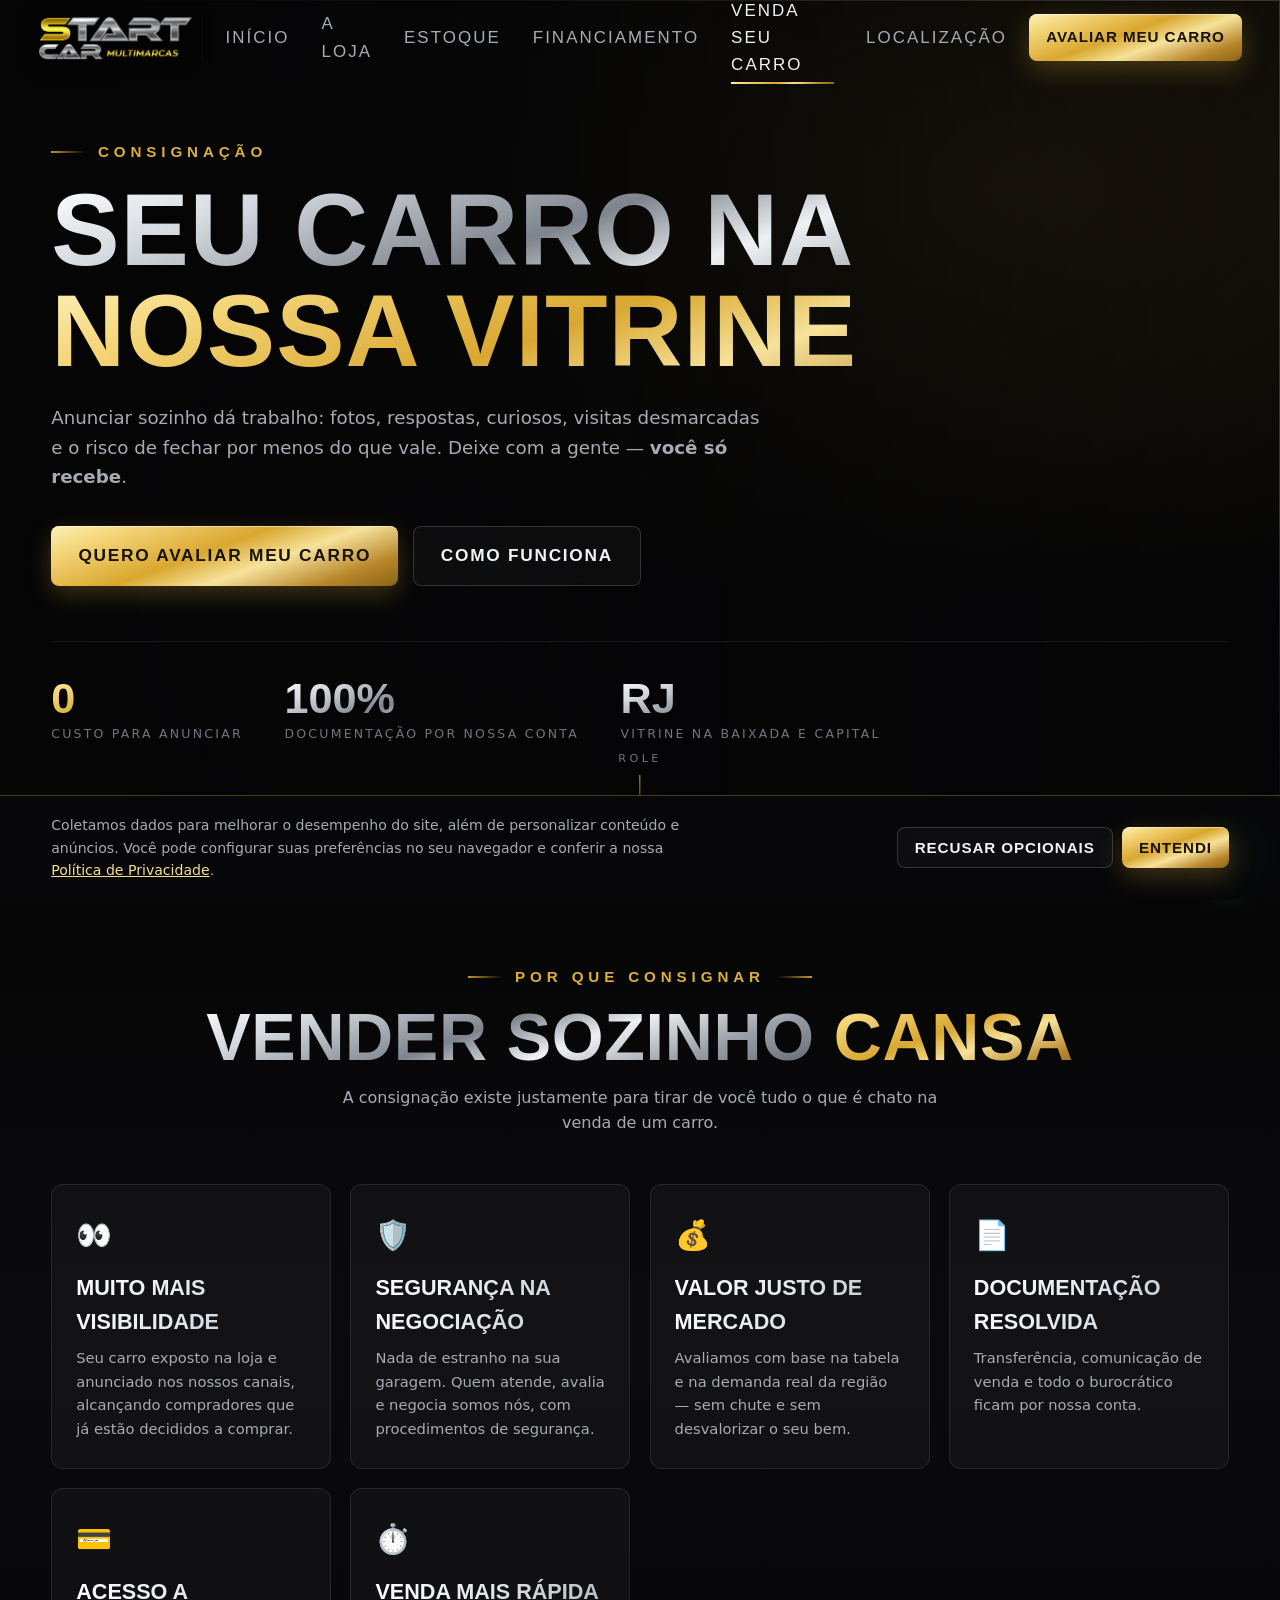
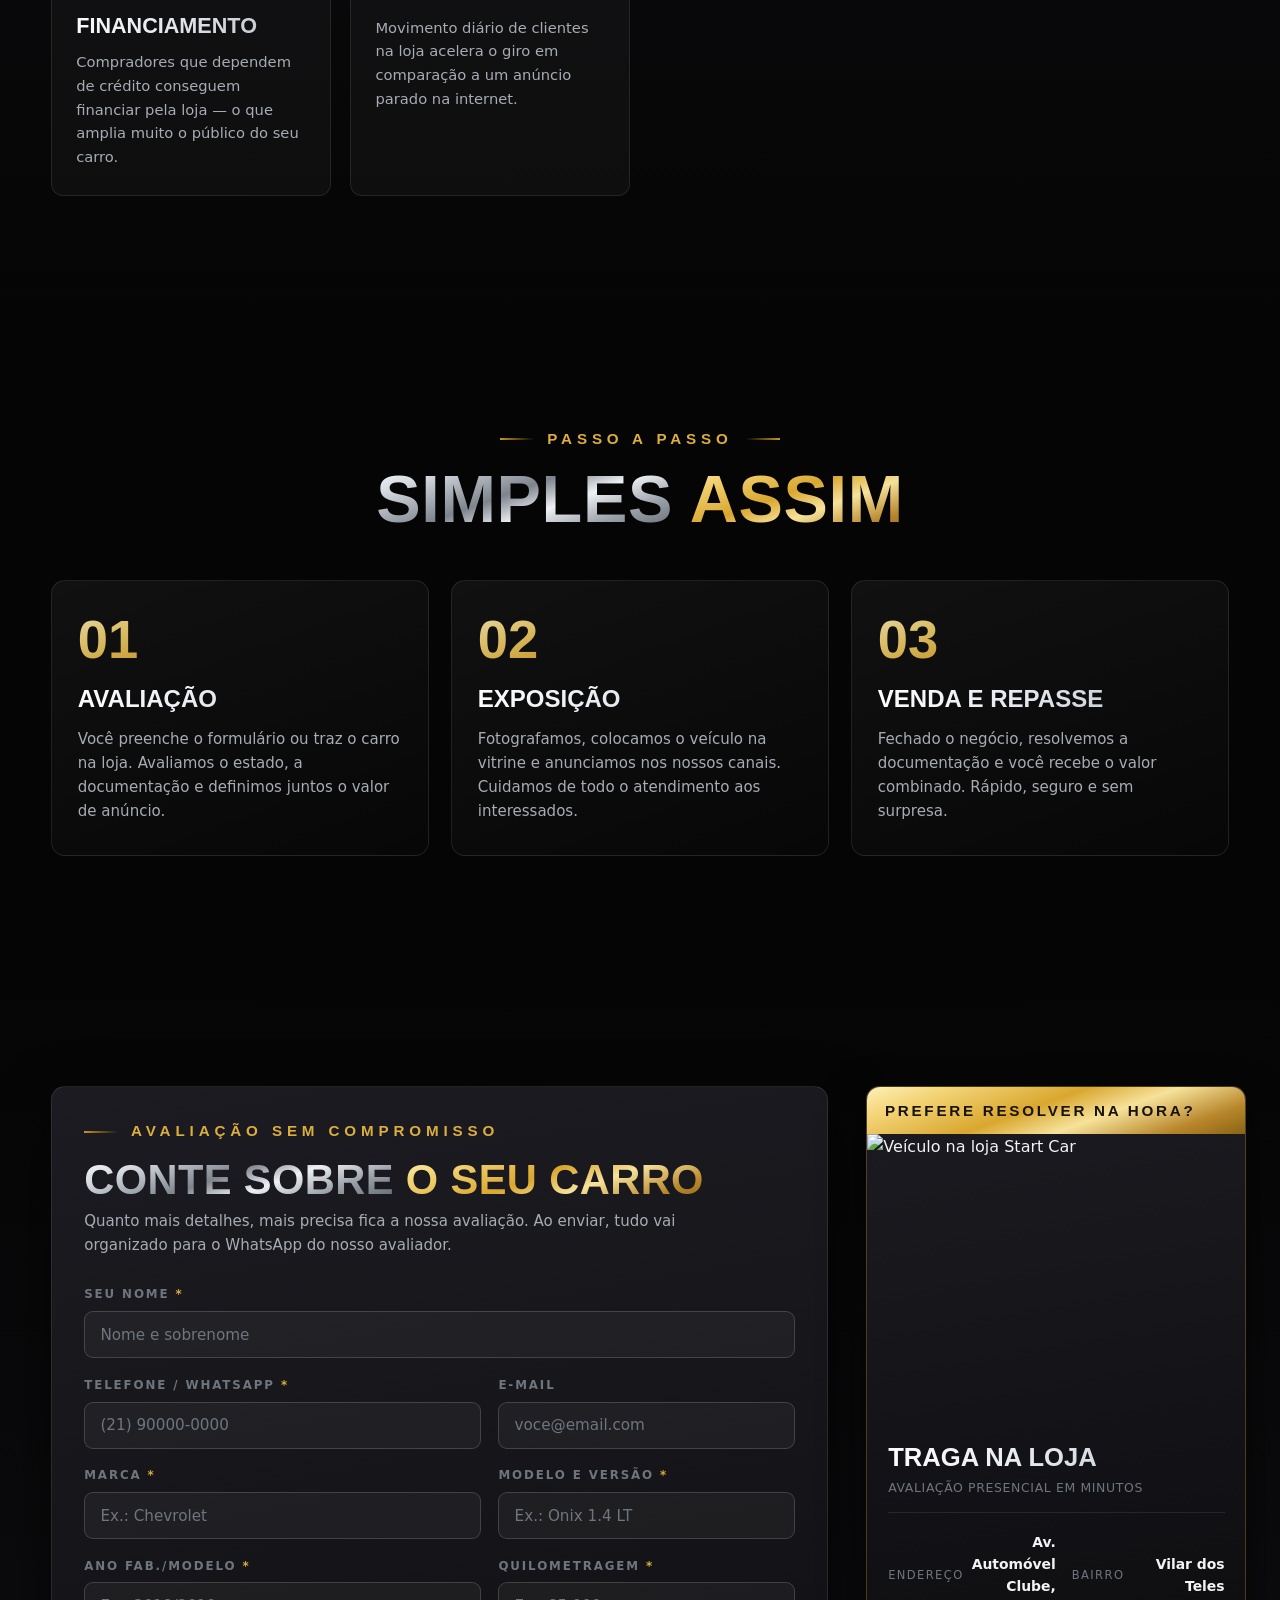
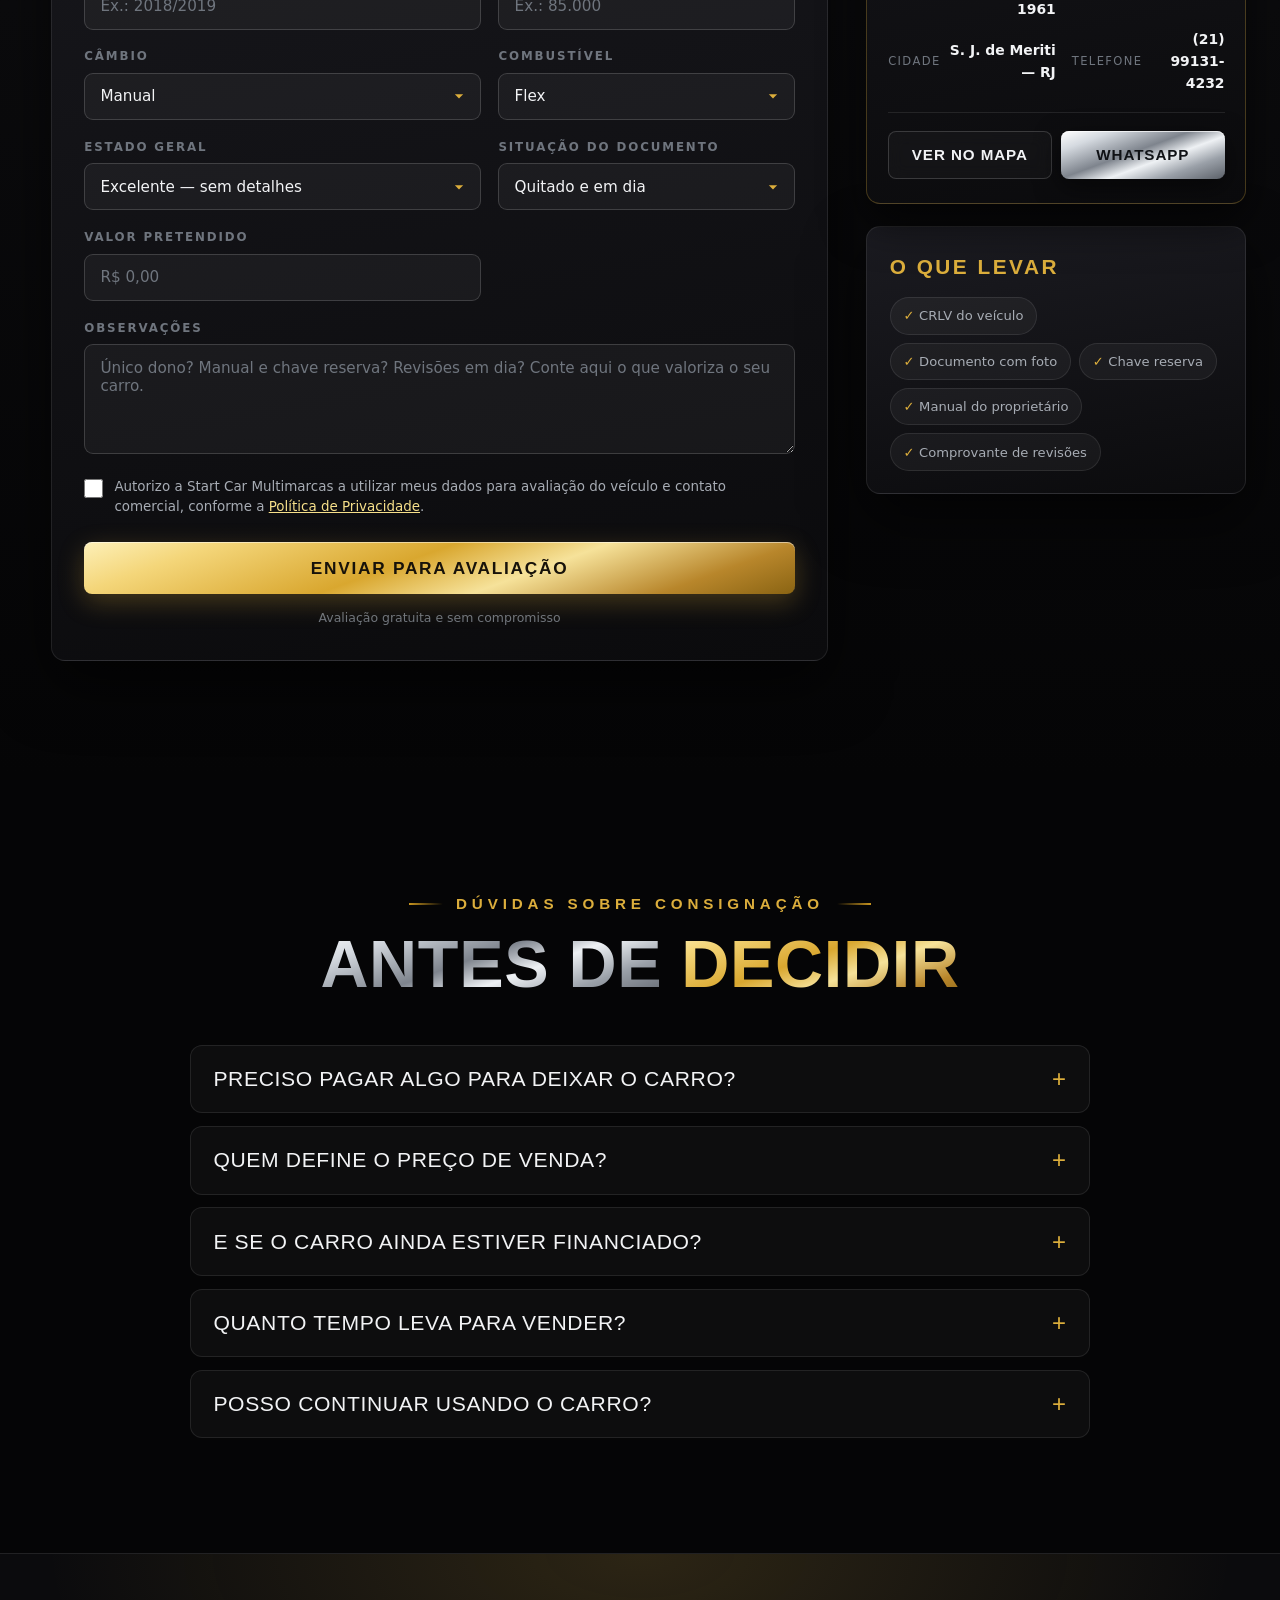
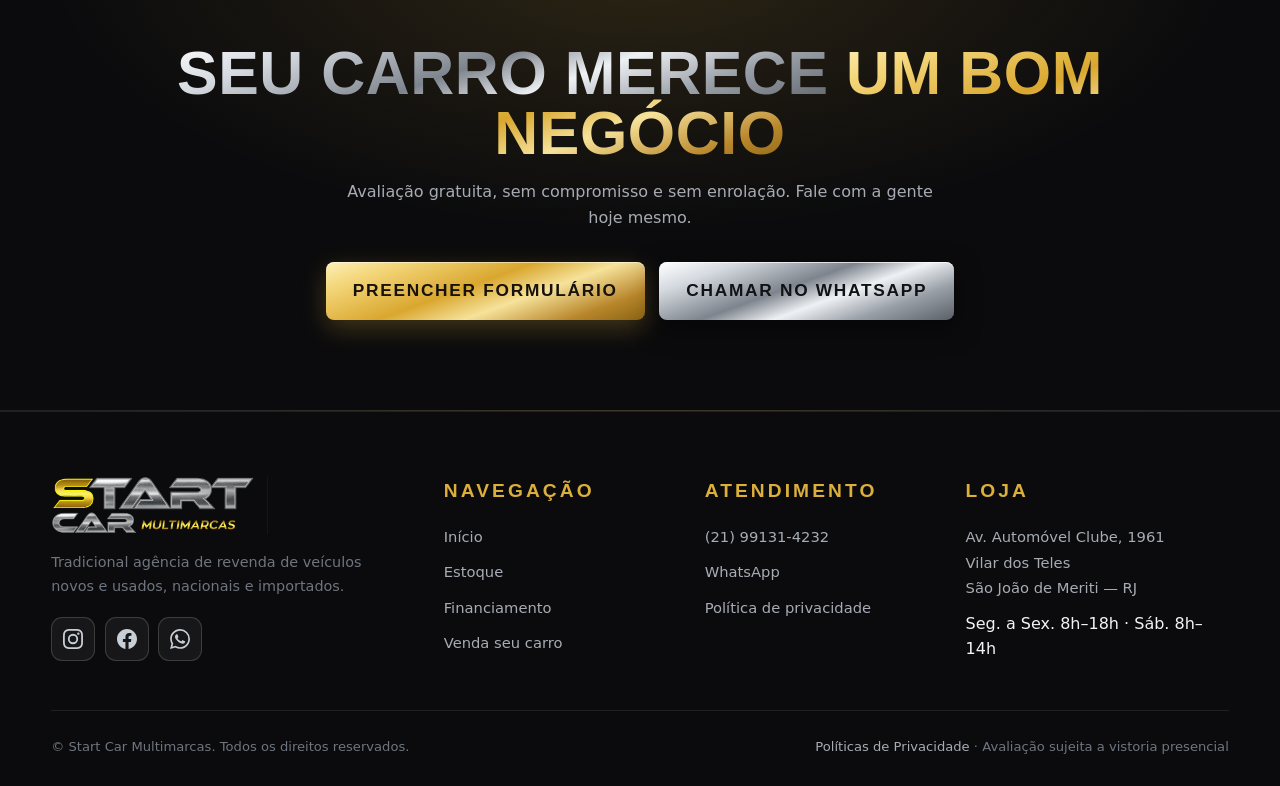
==== commit 820a9fb5: "Update consignacao.html" ====
--- a/consignacao.html
+++ b/consignacao.html
@@ -6,17 +6,878 @@
 <title>Consignação · Venda seu carro com a Start Car Multimarcas</title>
 <meta name="description" content="Deixe seu carro na vitrine da Start Car Multimarcas e venda mais rápido, pelo valor justo, sem dor de cabeça com anúncios, visitas e documentação.">
 <meta name="theme-color" content="#050506">
-<link rel="icon" href="assets/img/logo.png">
+<link rel="icon" href="[data-uri]">
 <link rel="preconnect" href="https://fonts.googleapis.com">
 <link rel="preconnect" href="https://fonts.gstatic.com" crossorigin>
 <link href="https://fonts.googleapis.com/css2?family=Barlow+Condensed:wght@400;500;600;700&family=Inter:wght@400;500;600;700&display=swap" rel="stylesheet">
-<link rel="stylesheet" href="assets/css/style.css">
+<style>
+/* =========================================================
+   START CAR MULTIMARCAS — Identidade: Preto · Cromo · Ouro
+   ========================================================= */
+
+:root {
+  --preto: #050506;
+  --carvao: #0b0b0d;
+  --grafite: #131317;
+  --grafite-2: #1b1b21;
+  --linha: rgba(255, 255, 255, .09);
+  --linha-forte: rgba(255, 255, 255, .16);
+
+  --cromo-1: #ffffff;
+  --cromo-2: #c8ced6;
+  --cromo-3: #767c85;
+  --cromo-4: #e6eaef;
+  --cromo-5: #4a4f57;
+
+  --ouro-1: #f7e08a;
+  --ouro-2: #e0b53f;
+  --ouro-3: #c8951f;
+  --ouro-4: #8a6413;
+  --ouro: #dcae3c;
+
+  --txt: #f2f3f5;
+  --txt-2: #a7acb4;
+  --txt-3: #6f757e;
+
+  --grad-cromo: linear-gradient(160deg, #ffffff 0%, #d5dae0 18%, #7e848d 44%, #eef1f4 60%, #9aa0a8 78%, #5b6068 100%);
+  --grad-ouro-fix: linear-gradient(160deg, #fdf0b8 0%, #f4d67a 16%, #d9a72f 44%, #f6e29a 62%, #b8862b 84%, #8a6413 100%);
+
+  --sombra: 0 24px 60px rgba(0, 0, 0, .6);
+  --radius: 14px;
+  --nav-h: 76px;
+  --ff-t: 'Barlow Condensed', 'Arial Narrow', sans-serif;
+  --ff-b: 'Inter', system-ui, -apple-system, 'Segoe UI', sans-serif;
+}
+
+* { margin: 0; padding: 0; box-sizing: border-box; }
+
+html { scroll-behavior: smooth; -webkit-text-size-adjust: 100%; }
+
+body {
+  font-family: var(--ff-b);
+  background: var(--preto);
+  color: var(--txt);
+  line-height: 1.6;
+  overflow-x: hidden;
+  -webkit-font-smoothing: antialiased;
+}
+
+img { max-width: 100%; display: block; }
+a { color: inherit; text-decoration: none; }
+button, input, select, textarea { font-family: inherit; font-size: inherit; color: inherit; }
+
+::selection { background: var(--ouro-3); color: #000; }
+
+::-webkit-scrollbar { width: 10px; height: 10px; }
+::-webkit-scrollbar-track { background: var(--preto); }
+::-webkit-scrollbar-thumb { background: linear-gradient(180deg, var(--cromo-3), var(--cromo-5)); border-radius: 20px; }
+::-webkit-scrollbar-thumb:hover { background: var(--ouro-3); }
+
+/* ---------- Utilitários de marca ---------- */
+.wrap { width: min(1280px, 92vw); margin-inline: auto; }
+
+/* chrome mais suave para títulos pequenos (evita parecer texto apagado) */
+.pillar h4.cromo, .ben h4.cromo, .passo h4.cromo, .info-item b.cromo,
+.aside-car h4.cromo, .ff-item b.cromo, .lb-top h4.cromo {
+  background: linear-gradient(120deg, #ffffff 0%, #e4e8ee 45%, #b4bac2 100%);
+  -webkit-background-clip: text; background-clip: text;
+  -webkit-text-fill-color: transparent;
+}
+
+.cromo {
+  background: var(--grad-cromo);
+  -webkit-background-clip: text; background-clip: text;
+  -webkit-text-fill-color: transparent; color: transparent;
+}
+.ouro {
+  background: var(--grad-ouro-fix);
+  -webkit-background-clip: text; background-clip: text;
+  -webkit-text-fill-color: transparent; color: transparent;
+}
+
+h1, h2, h3, .t {
+  font-family: var(--ff-t);
+  font-weight: 700;
+  text-transform: uppercase;
+  letter-spacing: .01em;
+  line-height: .98;
+}
+
+.eyebrow {
+  font-family: var(--ff-t);
+  font-size: .95rem;
+  letter-spacing: .32em;
+  text-transform: uppercase;
+  color: var(--ouro);
+  font-weight: 600;
+  display: flex; align-items: center; gap: .8rem;
+  margin-bottom: 1rem;
+}
+.eyebrow::before {
+  content: ''; width: 34px; height: 2px;
+  background: linear-gradient(90deg, var(--ouro-3), transparent);
+}
+.eyebrow.center { justify-content: center; }
+.eyebrow.center::after {
+  content: ''; width: 34px; height: 2px;
+  background: linear-gradient(270deg, var(--ouro-3), transparent);
+}
+
+.h-sec { font-size: clamp(2.2rem, 5.2vw, 4.2rem); }
+.h-hero { font-size: clamp(2.8rem, 8vw, 6.6rem); }
+
+.lead { color: var(--txt-2); font-size: clamp(1rem, 1.15vw, 1.08rem); max-width: 62ch; }
+
+.rule {
+  height: 1px; border: 0;
+  background: linear-gradient(90deg, transparent, var(--ouro-3), var(--cromo-3), transparent);
+  opacity: .5;
+}
+
+/* ---------- Botões ---------- */
+.btn {
+  display: inline-flex; align-items: center; justify-content: center; gap: .55rem;
+  padding: .95rem 1.7rem;
+  font-family: var(--ff-t); font-size: 1.08rem; font-weight: 600;
+  text-transform: uppercase; letter-spacing: .1em;
+  border: 0; border-radius: 8px; cursor: pointer;
+  transition: transform .25s cubic-bezier(.2,.8,.2,1), box-shadow .25s, filter .25s;
+  position: relative; overflow: hidden; white-space: nowrap;
+}
+.btn:active { transform: translateY(1px) scale(.99); }
+
+.btn-ouro {
+  background: var(--grad-ouro-fix);
+  color: #17120a;
+  box-shadow: 0 8px 26px rgba(216, 168, 56, .28), inset 0 1px 0 rgba(255,255,255,.5);
+}
+.btn-ouro:hover { transform: translateY(-2px); box-shadow: 0 14px 36px rgba(216, 168, 56, .42), inset 0 1px 0 rgba(255,255,255,.6); }
+
+.btn-cromo {
+  background: var(--grad-cromo);
+  color: #101216;
+  box-shadow: 0 8px 26px rgba(0,0,0,.5), inset 0 1px 0 rgba(255,255,255,.7);
+}
+.btn-cromo:hover { transform: translateY(-2px); filter: brightness(1.08); }
+
+.btn-ghost {
+  background: rgba(255,255,255,.03);
+  color: var(--txt);
+  border: 1px solid var(--linha-forte);
+  backdrop-filter: blur(8px);
+}
+.btn-ghost:hover { border-color: var(--ouro-3); color: var(--ouro-1); background: rgba(220,174,60,.07); }
+
+.btn-sm { padding: .68rem 1.05rem; font-size: .95rem; letter-spacing: .06em; }
+.btn-block { width: 100%; }
+
+/* ---------- Header ---------- */
+.hd {
+  position: fixed; inset: 0 0 auto 0; z-index: 900;
+  height: var(--nav-h);
+  display: flex; align-items: center;
+  transition: background .35s, border-color .35s, backdrop-filter .35s;
+  border-bottom: 1px solid transparent;
+}
+.hd.solid {
+  background: rgba(6,6,8,.86);
+  backdrop-filter: blur(16px) saturate(1.4);
+  border-bottom-color: var(--linha);
+}
+.hd .wrap { display: flex; align-items: center; justify-content: space-between; gap: 1.4rem; width: min(1440px, 94vw); }
+
+.brand { display: flex; align-items: center; gap: .7rem; flex-shrink: 0; }
+.brand img { height: 44px; width: auto; filter: drop-shadow(0 2px 10px rgba(0,0,0,.8)); }
+
+.nav { display: flex; align-items: center; gap: 2rem; }
+.nav a {
+  font-family: var(--ff-t); font-size: 1.06rem; font-weight: 500;
+  text-transform: uppercase; letter-spacing: .12em;
+  color: var(--txt-2); position: relative; padding: .35rem 0;
+  transition: color .25s;
+}
+.nav a::after {
+  content: ''; position: absolute; left: 0; bottom: 0; height: 2px; width: 0;
+  background: var(--grad-ouro-fix); transition: width .3s cubic-bezier(.2,.8,.2,1);
+}
+.nav a:hover, .nav a.on { color: var(--txt); }
+.nav a:hover::after, .nav a.on::after { width: 100%; }
+
+.hd-cta { display: flex; align-items: center; gap: .7rem; }
+
+.burger {
+  display: none; width: 46px; height: 46px; border-radius: 10px;
+  background: rgba(255,255,255,.05); border: 1px solid var(--linha-forte);
+  cursor: pointer; position: relative; flex-shrink: 0;
+}
+.burger span {
+  position: absolute; left: 12px; width: 22px; height: 2px; background: var(--cromo-4);
+  transition: .3s; border-radius: 2px;
+}
+.burger span:nth-child(1) { top: 16px; }
+.burger span:nth-child(2) { top: 22px; }
+.burger span:nth-child(3) { top: 28px; }
+.burger.x span:nth-child(1) { top: 22px; transform: rotate(45deg); background: var(--ouro-1); }
+.burger.x span:nth-child(2) { opacity: 0; }
+.burger.x span:nth-child(3) { top: 22px; transform: rotate(-45deg); background: var(--ouro-1); }
+
+.drawer {
+  position: fixed; inset: var(--nav-h) 0 auto 0; z-index: 890;
+  background: rgba(6,6,8,.98); backdrop-filter: blur(20px);
+  border-bottom: 1px solid var(--linha);
+  transform: translateY(-120%); transition: transform .4s cubic-bezier(.2,.8,.2,1);
+  padding: 1.4rem 0 2rem;
+}
+.drawer.open { transform: translateY(0); }
+.drawer a {
+  display: block; padding: 1rem 0; border-bottom: 1px solid var(--linha);
+  font-family: var(--ff-t); font-size: 1.5rem; text-transform: uppercase; letter-spacing: .1em;
+}
+.drawer .btn { margin-top: 1.4rem; }
+
+/* ---------- Hero ---------- */
+.hero {
+  position: relative; min-height: 100svh;
+  display: flex; align-items: center;
+  padding-top: var(--nav-h);
+  overflow: hidden;
+  background: radial-gradient(1200px 700px at 78% 22%, rgba(220,174,60,.16), transparent 62%),
+              radial-gradient(900px 600px at 12% 82%, rgba(150,160,175,.12), transparent 60%),
+              var(--preto);
+}
+.hero-bg { position: absolute; inset: 0; z-index: 0; }
+.hero-bg img { width: 100%; height: 100%; object-fit: cover; opacity: .34; filter: grayscale(.35) contrast(1.12); }
+.hero-bg::after {
+  content: ''; position: absolute; inset: 0;
+  background: linear-gradient(90deg, var(--preto) 4%, rgba(5,5,6,.82) 42%, rgba(5,5,6,.35) 100%),
+              linear-gradient(0deg, var(--preto) 2%, transparent 42%);
+}
+.hero .wrap { position: relative; z-index: 2; padding: 4rem 0 6.5rem; }
+.hero h1 { margin-bottom: 1.4rem; }
+.hero h1 span { display: block; }
+.hero .lead { margin-bottom: 2.2rem; font-size: 1.14rem; }
+.hero-cta { display: flex; flex-wrap: wrap; gap: .9rem; }
+
+.hero-stats {
+  display: flex; flex-wrap: wrap; gap: 2.6rem; margin-top: 3.4rem;
+  padding-top: 2.2rem; border-top: 1px solid var(--linha);
+}
+.hero-stats b {
+  display: block; font-family: var(--ff-t); font-size: 2.7rem; line-height: 1; font-weight: 700;
+}
+.hero-stats small { color: var(--txt-3); font-size: .78rem; text-transform: uppercase; letter-spacing: .18em; }
+
+.scroll-hint {
+  position: absolute; bottom: 2rem; left: 50%; transform: translateX(-50%);
+  z-index: 3; display: flex; flex-direction: column; align-items: center; gap: .5rem;
+  color: var(--txt-3); font-size: .7rem; letter-spacing: .3em; text-transform: uppercase;
+}
+.scroll-hint i {
+  width: 1px; height: 42px; background: linear-gradient(180deg, var(--ouro-2), transparent);
+  animation: dropline 1.9s ease-in-out infinite;
+}
+@keyframes dropline { 0%,100% { opacity: .25; transform: scaleY(.4); } 50% { opacity: 1; transform: scaleY(1); } }
+
+/* ---------- SCROLL MISTO (horizontal) ---------- */
+.hx { position: relative; }
+.hx-sticky {
+  position: sticky; top: 0; height: 100svh; overflow: hidden;
+  background: linear-gradient(180deg, var(--preto), var(--carvao) 50%, var(--preto));
+}
+.hx-track {
+  display: flex; height: 100%; will-change: transform;
+  transition: transform .05s linear;
+}
+.hx-panel {
+  flex: 0 0 100vw; height: 100%;
+  display: flex; align-items: center;
+  padding-top: var(--nav-h); padding-bottom: 3.2rem;
+  position: relative; overflow: hidden;
+}
+.hx-panel > .wrap { max-height: 100%; }
+.hx-panel .h-sec { font-size: clamp(2rem, 4vw, 3.3rem); }
+.hx-panel .lead { font-size: .98rem; }
+.hx-panel .frame { max-height: 58vh; }
+.hx-panel .nums { margin-top: 1.8rem; }
+.hx-panel .num { padding: 1.2rem 1rem; }
+.hx-panel .num b { font-size: 2.4rem; }
+@media (min-height: 900px) { .hx-panel .frame { max-height: 64vh; } }
+.hx-panel::before {
+  content: ''; position: absolute; left: 0; top: 22%; bottom: 22%; width: 1px;
+  background: linear-gradient(180deg, transparent, var(--linha-forte), transparent);
+}
+.hx-panel:first-child::before { display: none; }
+
+.hx-prog {
+  position: absolute; bottom: 2.4rem; left: 50%; transform: translateX(-50%);
+  display: flex; gap: .55rem; z-index: 5;
+}
+.hx-prog i {
+  width: 42px; height: 3px; border-radius: 3px; background: rgba(255,255,255,.14);
+  transition: background .35s;
+}
+.hx-prog i.on { background: var(--grad-ouro-fix); }
+
+.hx-hint {
+  position: absolute; top: calc(var(--nav-h) + 1.6rem); right: 4vw; z-index: 5;
+  display: flex; align-items: center; gap: .6rem;
+  color: var(--txt-3); font-size: .68rem; letter-spacing: .26em; text-transform: uppercase;
+}
+.hx-hint b { color: var(--ouro); animation: nudge 1.6s ease-in-out infinite; font-size: 1rem; }
+@keyframes nudge { 0%,100% { transform: translateX(0); } 50% { transform: translateX(6px); } }
+
+/* painel: sobre */
+.split { display: grid; grid-template-columns: 1.05fr .95fr; gap: 4rem; align-items: center; }
+.frame {
+  position: relative; border-radius: var(--radius); overflow: hidden;
+  border: 1px solid var(--linha-forte); box-shadow: var(--sombra);
+  aspect-ratio: 4/3; background: var(--grafite);
+}
+.frame img { width: 100%; height: 100%; object-fit: cover; }
+.frame::after {
+  content: ''; position: absolute; inset: 0;
+  background: linear-gradient(155deg, rgba(255,255,255,.1), transparent 34%, transparent 66%, rgba(220,174,60,.14));
+  pointer-events: none;
+}
+
+.pillars { display: grid; gap: 1rem; margin-top: 2rem; }
+.pillar {
+  display: flex; gap: 1rem; align-items: flex-start;
+  padding: 1.1rem 1.2rem; border-radius: 12px;
+  background: linear-gradient(135deg, rgba(255,255,255,.045), rgba(255,255,255,.012));
+  border: 1px solid var(--linha);
+}
+.pillar .ic {
+  flex-shrink: 0; width: 42px; height: 42px; border-radius: 10px;
+  display: grid; place-items: center; font-size: 1.25rem;
+  background: linear-gradient(140deg, rgba(220,174,60,.22), rgba(220,174,60,.05));
+  border: 1px solid rgba(220,174,60,.28);
+}
+.pillar h4 { font-family: var(--ff-t); font-size: 1.25rem; text-transform: uppercase; letter-spacing: .04em; }
+.pillar p { color: var(--txt-2); font-size: .93rem; line-height: 1.5; }
+
+/* painel: números */
+.nums { display: grid; grid-template-columns: repeat(4, 1fr); gap: 1.2rem; margin-top: 2.6rem; }
+.num {
+  padding: 1.8rem 1.4rem; border-radius: 12px; text-align: center;
+  background: linear-gradient(160deg, rgba(255,255,255,.05), rgba(255,255,255,.012));
+  border: 1px solid var(--linha);
+  transition: border-color .3s, transform .3s;
+}
+.num:hover { border-color: rgba(220,174,60,.4); transform: translateY(-4px); }
+.num b { display: block; font-family: var(--ff-t); font-size: 3.1rem; line-height: 1; }
+.num small { display: block; margin-top: .5rem; color: var(--txt-3); font-size: .74rem; letter-spacing: .18em; text-transform: uppercase; }
+
+/* painel: marcas */
+.marcas { display: grid; grid-template-columns: repeat(5, 1fr); gap: .9rem; margin-top: 2.4rem; }
+.marca {
+  padding: 1.15rem .6rem; text-align: center; border-radius: 10px;
+  background: rgba(255,255,255,.035); border: 1px solid var(--linha);
+  font-family: var(--ff-t); font-size: 1.05rem; letter-spacing: .1em; text-transform: uppercase;
+  color: var(--txt-2); transition: .3s;
+}
+.marca:hover { color: var(--ouro-1); border-color: rgba(220,174,60,.38); background: rgba(220,174,60,.06); }
+
+/* ---------- Seções ---------- */
+.sec { padding: clamp(4.5rem, 9vw, 8rem) 0; position: relative; }
+.sec-alt { background: linear-gradient(180deg, var(--preto), var(--carvao) 45%, var(--preto)); }
+.sec-head { margin-bottom: 3rem; }
+.sec-head.center { text-align: center; }
+.sec-head.center .lead { margin-inline: auto; }
+.sec-head .h-sec { margin-bottom: .9rem; }
+
+.head-row { display: flex; align-items: flex-end; justify-content: space-between; gap: 2rem; flex-wrap: wrap; margin-bottom: 2.6rem; }
+
+/* ---------- Cards de veículo ---------- */
+.grid-cars {
+  display: grid; gap: 1.5rem;
+  grid-template-columns: repeat(auto-fill, minmax(320px, 1fr));
+}
+
+.car {
+  border-radius: var(--radius); overflow: hidden;
+  background: linear-gradient(170deg, var(--grafite-2), var(--carvao));
+  border: 1px solid var(--linha);
+  display: flex; flex-direction: column;
+  transition: transform .35s cubic-bezier(.2,.8,.2,1), border-color .35s, box-shadow .35s;
+}
+.car:hover { transform: translateY(-6px); border-color: rgba(220,174,60,.36); box-shadow: 0 22px 50px rgba(0,0,0,.65); }
+
+.car-img {
+  position: relative; aspect-ratio: 4/3; overflow: hidden; cursor: pointer;
+  background: #0a0a0c;
+}
+.car-img img { width: 100%; height: 100%; object-fit: cover; transition: transform .6s cubic-bezier(.2,.8,.2,1); }
+.car:hover .car-img img { transform: scale(1.06); }
+.car-img::after {
+  content: ''; position: absolute; inset: 0;
+  background: linear-gradient(0deg, rgba(5,5,6,.72), transparent 45%);
+  pointer-events: none;
+}
+
+.car-zoom {
+  position: absolute; z-index: 3; right: .8rem; top: .8rem;
+  display: flex; align-items: center; gap: .4rem;
+  padding: .42rem .7rem; border-radius: 20px;
+  background: rgba(5,5,6,.72); backdrop-filter: blur(8px);
+  border: 1px solid var(--linha-forte);
+  font-size: .74rem; letter-spacing: .1em; text-transform: uppercase; color: var(--cromo-4);
+  transition: .3s;
+}
+.car:hover .car-zoom { background: var(--grad-ouro-fix); color: #17120a; border-color: transparent; }
+
+.selo {
+  position: absolute; z-index: 3; left: .8rem; top: .8rem;
+  padding: .32rem .68rem; border-radius: 5px;
+  background: var(--grad-ouro-fix); color: #17120a;
+  font-family: var(--ff-t); font-size: .78rem; font-weight: 700;
+  letter-spacing: .14em; text-transform: uppercase;
+}
+.selo.cromo-b { background: var(--grad-cromo); color: #101216; }
+
+.car-marca {
+  position: absolute; z-index: 3; left: .9rem; bottom: .75rem;
+  font-family: var(--ff-t); font-size: .8rem; letter-spacing: .28em;
+  text-transform: uppercase; color: var(--txt-2);
+}
+
+.car-body { padding: 1.15rem 1.25rem 1.35rem; display: flex; flex-direction: column; flex: 1; }
+.car-nome { font-family: var(--ff-t); font-size: 1.65rem; text-transform: uppercase; letter-spacing: .01em; line-height: 1; }
+.car-versao {
+  color: var(--txt-3); font-size: .78rem; margin-top: .35rem;
+  text-transform: uppercase; letter-spacing: .05em;
+  display: -webkit-box; -webkit-line-clamp: 2; -webkit-box-orient: vertical; overflow: hidden;
+  min-height: 2.2em;
+}
+
+/* prévia da ficha dentro do card */
+.ficha-prev {
+  display: grid; grid-template-columns: repeat(2, 1fr); gap: .1rem 1rem;
+  margin: 1rem 0 1.1rem; padding: .9rem 0;
+  border-top: 1px solid var(--linha); border-bottom: 1px solid var(--linha);
+}
+.fp { display: flex; align-items: center; justify-content: space-between; gap: .5rem; padding: .2rem 0; }
+.fp span { color: var(--txt-3); font-size: .72rem; text-transform: uppercase; letter-spacing: .12em; }
+.fp b { font-size: .87rem; font-weight: 600; color: var(--txt); text-align: right; }
+
+.car-preco { display: flex; align-items: baseline; justify-content: space-between; margin-bottom: 1rem; }
+.car-preco small { color: var(--txt-3); font-size: .7rem; text-transform: uppercase; letter-spacing: .18em; }
+.car-preco b { font-family: var(--ff-t); font-size: 1.55rem; }
+
+.car-acoes { display: grid; grid-template-columns: 1fr 1fr; gap: .6rem; margin-top: auto; }
+
+/* ---------- Faixa de filtros ---------- */
+.filtros {
+  display: grid; grid-template-columns: 2fr repeat(4, 1fr) auto; gap: .75rem;
+  padding: 1.1rem; border-radius: var(--radius);
+  background: linear-gradient(160deg, var(--grafite-2), var(--carvao));
+  border: 1px solid var(--linha); margin-bottom: 2.2rem;
+}
+.filtros input, .filtros select {
+  width: 100%; padding: .8rem .9rem; border-radius: 9px;
+  background: rgba(255,255,255,.045); border: 1px solid var(--linha-forte);
+  color: var(--txt); font-size: .9rem; outline: none; transition: .25s;
+  appearance: none; -webkit-appearance: none;
+}
+.filtros select {
+  background-image: url("data:image/svg+xml;utf8,<svg xmlns='http://www.w3.org/2000/svg' viewBox='0 0 24 24' fill='%23dcae3c'><path d='M7 10l5 5 5-5z'/></svg>");
+  background-repeat: no-repeat; background-position: right .6rem center; background-size: 20px;
+  padding-right: 2.2rem; cursor: pointer;
+}
+.filtros option { background: #111; color: #eee; }
+.filtros input::placeholder { color: var(--txt-3); }
+.filtros input:focus, .filtros select:focus { border-color: var(--ouro-3); background: rgba(220,174,60,.06); }
+
+.res-info { display: flex; align-items: center; justify-content: space-between; flex-wrap: wrap; gap: 1rem; margin-bottom: 1.6rem; }
+.res-info p { color: var(--txt-2); font-size: .92rem; }
+.res-info b { color: var(--ouro-1); }
+
+.vazio { text-align: center; padding: 5rem 1rem; color: var(--txt-3); grid-column: 1/-1; }
+.vazio h3 { font-size: 1.8rem; margin-bottom: .6rem; color: var(--txt-2); }
+
+/* ---------- Modais ---------- */
+.ov {
+  position: fixed; inset: 0; z-index: 1000;
+  background: rgba(3,3,4,.9); backdrop-filter: blur(10px);
+  display: none; align-items: center; justify-content: center; padding: 2rem 1rem;
+  opacity: 0; transition: opacity .3s;
+}
+.ov.show { display: flex; opacity: 1; }
+
+.mdl {
+  width: min(1060px, 100%); max-height: 88svh; overflow-y: auto;
+  border-radius: var(--radius); border: 1px solid var(--linha-forte);
+  background: linear-gradient(170deg, var(--grafite-2), var(--carvao));
+  box-shadow: var(--sombra); position: relative;
+  transform: translateY(20px) scale(.98); transition: transform .35s cubic-bezier(.2,.8,.2,1);
+}
+.ov.show .mdl { transform: none; }
+
+.mdl-x {
+  position: absolute; top: 1rem; right: 1rem; z-index: 12;
+  width: 42px; height: 42px; border-radius: 50%;
+  background: rgba(5,5,6,.78); border: 1px solid var(--linha-forte);
+  color: var(--txt); font-size: 1.35rem; cursor: pointer; line-height: 1;
+  transition: .25s;
+}
+.mdl-x:hover { background: var(--ouro-3); color: #17120a; border-color: transparent; transform: rotate(90deg); }
+
+.mdl-head { padding: 1.8rem 2rem 1.2rem; border-bottom: 1px solid var(--linha); }
+.mdl-head h3 { font-size: 2.1rem; }
+.mdl-head p { color: var(--txt-3); font-size: .85rem; text-transform: uppercase; letter-spacing: .08em; margin-top: .3rem; }
+.mdl-body { padding: 1.6rem 2rem 2rem; }
+
+.ficha-full { display: grid; grid-template-columns: repeat(auto-fit, minmax(150px, 1fr)); gap: .8rem; margin-bottom: 1.8rem; }
+.ff-item { padding: .95rem 1rem; border-radius: 10px; background: rgba(255,255,255,.04); border: 1px solid var(--linha); }
+.ff-item span { display: block; color: var(--txt-3); font-size: .68rem; text-transform: uppercase; letter-spacing: .16em; margin-bottom: .3rem; }
+.ff-item b { font-family: var(--ff-t); font-size: 1.28rem; }
+
+.op-list { display: flex; flex-wrap: wrap; gap: .5rem; }
+.op {
+  padding: .45rem .8rem; border-radius: 20px; font-size: .82rem;
+  background: rgba(255,255,255,.045); border: 1px solid var(--linha);
+  color: var(--txt-2);
+}
+.op::before { content: '✓ '; color: var(--ouro); font-weight: 700; }
+
+.sub-t { font-family: var(--ff-t); font-size: 1.3rem; text-transform: uppercase; letter-spacing: .12em; color: var(--ouro); margin-bottom: .9rem; }
+
+.mdl-acoes { display: flex; gap: .8rem; flex-wrap: wrap; margin-top: 2rem; padding-top: 1.6rem; border-top: 1px solid var(--linha); }
+
+/* ---------- Lightbox / carrossel ---------- */
+.lb { position: fixed; inset: 0; z-index: 1100; background: rgba(2,2,3,.97); display: none; flex-direction: column; }
+.lb.show { display: flex; }
+.lb-top {
+  display: flex; align-items: center; justify-content: space-between; gap: 1rem;
+  padding: 1rem 1.4rem; border-bottom: 1px solid var(--linha); flex-shrink: 0;
+}
+.lb-top h4 { font-family: var(--ff-t); font-size: 1.5rem; text-transform: uppercase; }
+.lb-top small { color: var(--txt-3); font-size: .78rem; letter-spacing: .14em; }
+.lb-stage { flex: 1; position: relative; display: flex; align-items: center; justify-content: center; padding: 1rem; min-height: 0; }
+.lb-stage img { max-width: 100%; max-height: 100%; object-fit: contain; border-radius: 8px; }
+.lb-nav {
+  position: absolute; top: 50%; transform: translateY(-50%);
+  width: 54px; height: 54px; border-radius: 50%; cursor: pointer;
+  background: rgba(5,5,6,.7); border: 1px solid var(--linha-forte);
+  color: var(--txt); font-size: 1.5rem; display: grid; place-items: center;
+  transition: .25s; backdrop-filter: blur(8px);
+}
+.lb-nav:hover { background: var(--grad-ouro-fix); color: #17120a; border-color: transparent; }
+.lb-prev { left: 1.2rem; } .lb-next { right: 1.2rem; }
+.lb-thumbs { display: flex; gap: .5rem; overflow-x: auto; padding: .9rem 1.2rem 1.2rem; flex-shrink: 0; border-top: 1px solid var(--linha); }
+.lb-thumbs img {
+  width: 96px; height: 68px; object-fit: cover; border-radius: 6px; cursor: pointer;
+  opacity: .42; border: 2px solid transparent; transition: .25s; flex-shrink: 0;
+}
+.lb-thumbs img:hover { opacity: .8; }
+.lb-thumbs img.on { opacity: 1; border-color: var(--ouro-2); }
+.lb-acoes { display: flex; gap: .6rem; flex-wrap: wrap; }
+
+/* ---------- Blocos CTA ---------- */
+.cta-split { display: grid; grid-template-columns: 1fr 1fr; gap: 1.5rem; }
+.cta-card {
+  position: relative; overflow: hidden; border-radius: var(--radius);
+  border: 1px solid var(--linha); min-height: 400px;
+  display: flex; flex-direction: column; justify-content: flex-end;
+  padding: 2.4rem; transition: border-color .35s, transform .35s;
+}
+.cta-card:hover { border-color: rgba(220,174,60,.4); transform: translateY(-5px); }
+.cta-card > img { position: absolute; inset: 0; width: 100%; height: 100%; object-fit: cover; opacity: .32; filter: grayscale(.4); z-index: 0; }
+.cta-card::after {
+  content: ''; position: absolute; inset: 0; z-index: 1;
+  background: linear-gradient(0deg, rgba(5,5,6,.96) 12%, rgba(5,5,6,.5) 62%, rgba(5,5,6,.2));
+}
+.cta-card > *:not(img) { position: relative; z-index: 2; }
+.cta-card h3 { font-size: 2.4rem; margin-bottom: .8rem; }
+.cta-card p { color: var(--txt-2); margin-bottom: 1.6rem; font-size: .97rem; }
+.cta-card .btn { align-self: flex-start; }
+
+.faixa {
+  padding: clamp(3.5rem, 7vw, 6rem) 0; text-align: center;
+  background: radial-gradient(900px 420px at 50% 0%, rgba(220,174,60,.16), transparent 66%), var(--carvao);
+  border-block: 1px solid var(--linha);
+}
+.faixa h2 { font-size: clamp(2.2rem, 5vw, 3.8rem); margin-bottom: 1rem; }
+.faixa p { color: var(--txt-2); max-width: 58ch; margin: 0 auto 2rem; }
+.faixa .btns { display: flex; gap: .9rem; justify-content: center; flex-wrap: wrap; }
+
+/* ---------- Localização ---------- */
+.loc { display: grid; grid-template-columns: .9fr 1.1fr; gap: 2.4rem; align-items: stretch; }
+.mapa {
+  border-radius: var(--radius); overflow: hidden; border: 1px solid var(--linha-forte);
+  min-height: 420px; box-shadow: var(--sombra); position: relative;
+}
+.mapa iframe { width: 100%; height: 100%; min-height: 420px; border: 0; filter: grayscale(.55) invert(.92) contrast(.86) hue-rotate(180deg); }
+.info-list { display: grid; gap: 1rem; align-content: center; }
+.info-item { display: flex; gap: 1.1rem; align-items: flex-start; padding: 1.15rem 1.2rem; border-radius: 12px; background: rgba(255,255,255,.035); border: 1px solid var(--linha); transition: .3s; }
+.info-item:hover { border-color: rgba(220,174,60,.32); }
+.info-item .ic { flex-shrink: 0; width: 44px; height: 44px; border-radius: 11px; display: grid; place-items: center; font-size: 1.25rem; background: linear-gradient(140deg, rgba(220,174,60,.2), rgba(220,174,60,.04)); border: 1px solid rgba(220,174,60,.26); }
+.info-item span { display: block; color: var(--txt-3); font-size: .7rem; text-transform: uppercase; letter-spacing: .18em; margin-bottom: .2rem; }
+.info-item b { font-weight: 600; font-size: 1rem; }
+.info-item p { color: var(--txt-2); font-size: .93rem; }
+
+/* ---------- Instagram ---------- */
+.ig-grid { display: grid; grid-template-columns: repeat(auto-fit, minmax(180px, 1fr)); gap: 1rem; }
+.ig-cell {
+  aspect-ratio: 1; border-radius: 12px; overflow: hidden; position: relative;
+  border: 1px solid var(--linha); background: var(--grafite);
+}
+.ig-cell img { width: 100%; height: 100%; object-fit: cover; transition: transform .5s, filter .5s; filter: grayscale(.3); }
+.ig-cell:hover img { transform: scale(1.08); filter: grayscale(0); }
+.ig-cell::after {
+  content: ''; position: absolute; inset: 0;
+  background: linear-gradient(0deg, rgba(5,5,6,.6), transparent 55%);
+  opacity: 0; transition: opacity .4s;
+}
+.ig-cell:hover::after { opacity: 1; }
+
+/* ---------- Formulário ---------- */
+.form-wrap { display: grid; grid-template-columns: 1fr 380px; gap: 2.4rem; align-items: start; }
+.form-card {
+  padding: 2rem; border-radius: var(--radius);
+  background: linear-gradient(170deg, var(--grafite-2), var(--carvao));
+  border: 1px solid var(--linha); box-shadow: var(--sombra);
+}
+.form-grid { display: grid; grid-template-columns: repeat(2, 1fr); gap: 1.1rem; }
+.fld { display: flex; flex-direction: column; gap: .42rem; }
+.fld.full { grid-column: 1/-1; }
+.fld label { font-size: .74rem; text-transform: uppercase; letter-spacing: .16em; color: var(--txt-3); font-weight: 600; }
+.fld label i { color: var(--ouro); font-style: normal; }
+.fld input, .fld select, .fld textarea {
+  padding: .85rem .95rem; border-radius: 9px;
+  background: rgba(255,255,255,.045); border: 1px solid var(--linha-forte);
+  color: var(--txt); outline: none; transition: .25s; font-size: .95rem;
+}
+.fld select { appearance: none; -webkit-appearance: none; cursor: pointer;
+  background-image: url("data:image/svg+xml;utf8,<svg xmlns='http://www.w3.org/2000/svg' viewBox='0 0 24 24' fill='%23dcae3c'><path d='M7 10l5 5 5-5z'/></svg>");
+  background-repeat: no-repeat; background-position: right .7rem center; background-size: 20px; padding-right: 2.4rem; }
+.fld option { background: #111; }
+.fld textarea { resize: vertical; min-height: 110px; }
+.fld input:focus, .fld select:focus, .fld textarea:focus { border-color: var(--ouro-3); background: rgba(220,174,60,.06); }
+.fld input::placeholder, .fld textarea::placeholder { color: var(--txt-3); }
+.fld .erro { color: #ff7a7a; font-size: .76rem; display: none; }
+.fld.invalid input, .fld.invalid select { border-color: #ff7a7a; }
+.fld.invalid .erro { display: block; }
+
+.consent { display: flex; gap: .7rem; align-items: flex-start; margin-top: 1.4rem; }
+.consent input { width: 19px; height: 19px; accent-color: var(--ouro-2); margin-top: .18rem; flex-shrink: 0; }
+.consent label { font-size: .84rem; color: var(--txt-2); line-height: 1.5; }
+.consent a { color: var(--ouro-1); text-decoration: underline; }
+
+.aside-car {
+  position: sticky; top: calc(var(--nav-h) + 1.5rem);
+  border-radius: var(--radius); overflow: hidden;
+  background: linear-gradient(170deg, var(--grafite-2), var(--carvao));
+  border: 1px solid rgba(220,174,60,.28);
+  box-shadow: 0 18px 44px rgba(0,0,0,.6);
+}
+.aside-car .tag {
+  padding: .7rem 1.1rem; background: var(--grad-ouro-fix); color: #17120a;
+  font-family: var(--ff-t); font-size: .95rem; letter-spacing: .18em; text-transform: uppercase; font-weight: 700;
+}
+.aside-car img.foto { width: 100%; aspect-ratio: 4/3; object-fit: cover; }
+.aside-car .inner { padding: 1.2rem 1.3rem 1.5rem; }
+.aside-car h4 { font-family: var(--ff-t); font-size: 1.6rem; text-transform: uppercase; }
+.aside-car .v { color: var(--txt-3); font-size: .78rem; text-transform: uppercase; letter-spacing: .05em; margin-bottom: .9rem; }
+.aside-none { padding: 2rem 1.3rem; text-align: center; color: var(--txt-3); }
+.aside-none p { margin-bottom: 1.2rem; font-size: .92rem; }
+
+/* passos */
+.passos { display: grid; grid-template-columns: repeat(3, 1fr); gap: 1.4rem; counter-reset: p; }
+.passo {
+  padding: 2rem 1.6rem; border-radius: var(--radius); position: relative;
+  background: linear-gradient(160deg, rgba(255,255,255,.05), rgba(255,255,255,.012));
+  border: 1px solid var(--linha); transition: .35s;
+}
+.passo:hover { border-color: rgba(220,174,60,.36); transform: translateY(-5px); }
+.passo::before {
+  counter-increment: p; content: counter(p, decimal-leading-zero);
+  font-family: var(--ff-t); font-size: 3.4rem; font-weight: 700; line-height: 1;
+  background: var(--grad-ouro-fix); -webkit-background-clip: text; background-clip: text;
+  -webkit-text-fill-color: transparent; display: block; margin-bottom: .8rem; opacity: .9;
+}
+.passo h4 { font-family: var(--ff-t); font-size: 1.5rem; text-transform: uppercase; margin-bottom: .5rem; }
+.passo p { color: var(--txt-2); font-size: .94rem; }
+
+/* benefícios */
+.benef { display: grid; grid-template-columns: repeat(auto-fit, minmax(240px, 1fr)); gap: 1.2rem; }
+.ben {
+  padding: 1.7rem 1.5rem; border-radius: 12px;
+  background: rgba(255,255,255,.035); border: 1px solid var(--linha); transition: .3s;
+}
+.ben:hover { border-color: rgba(220,174,60,.34); background: rgba(220,174,60,.045); }
+.ben .ic { font-size: 1.8rem; margin-bottom: .8rem; display: block; }
+.ben h4 { font-family: var(--ff-t); font-size: 1.35rem; text-transform: uppercase; margin-bottom: .4rem; }
+.ben p { color: var(--txt-2); font-size: .92rem; }
+
+/* FAQ */
+.faq { display: grid; gap: .8rem; max-width: 900px; margin-inline: auto; }
+.q { border-radius: 12px; background: rgba(255,255,255,.035); border: 1px solid var(--linha); overflow: hidden; }
+.q > button {
+  width: 100%; text-align: left; padding: 1.2rem 1.4rem; background: none; border: 0; cursor: pointer;
+  font-family: var(--ff-t); font-size: 1.32rem; text-transform: uppercase; letter-spacing: .03em;
+  display: flex; align-items: center; justify-content: space-between; gap: 1rem; transition: color .25s;
+}
+.q > button:hover { color: var(--ouro-1); }
+.q > button i { font-style: normal; color: var(--ouro); font-size: 1.5rem; transition: transform .3s; flex-shrink: 0; }
+.q.open > button i { transform: rotate(45deg); }
+.q .a { max-height: 0; overflow: hidden; transition: max-height .4s cubic-bezier(.2,.8,.2,1); }
+.q.open .a { max-height: 340px; }
+.q .a p { padding: 0 1.4rem 1.3rem; color: var(--txt-2); font-size: .95rem; }
+
+/* ---------- Footer ---------- */
+.ft { background: var(--carvao); border-top: 1px solid var(--linha); padding: 4rem 0 1.8rem; }
+.ft-grid { display: grid; grid-template-columns: 1.6fr 1fr 1fr 1.2fr; gap: 2.6rem; margin-bottom: 3rem; }
+.ft img.lg { height: 58px; width: auto; margin-bottom: 1.1rem; }
+.ft p { color: var(--txt-3); font-size: .9rem; }
+.ft h5 { font-family: var(--ff-t); font-size: 1.2rem; text-transform: uppercase; letter-spacing: .16em; color: var(--ouro); margin-bottom: 1.1rem; }
+.ft ul { list-style: none; display: grid; gap: .6rem; }
+.ft ul a { color: var(--txt-2); font-size: .92rem; transition: .25s; }
+.ft ul a:hover { color: var(--ouro-1); padding-left: 5px; }
+.social { display: flex; gap: .6rem; margin-top: 1.2rem; }
+.social a {
+  width: 44px; height: 44px; border-radius: 11px; display: grid; place-items: center;
+  background: rgba(255,255,255,.05); border: 1px solid var(--linha-forte);
+  color: var(--cromo-2); transition: .3s;
+}
+.social a svg { width: 20px; height: 20px; fill: currentColor; display: block; }
+.social a:hover {
+  background: var(--grad-ouro-fix); color: #17120a;
+  border-color: transparent; transform: translateY(-3px);
+  box-shadow: 0 8px 20px rgba(216,168,56,.3);
+}
+.ft-bot {
+  padding-top: 1.6rem; border-top: 1px solid var(--linha);
+  display: flex; justify-content: space-between; gap: 1rem; flex-wrap: wrap;
+  color: var(--txt-3); font-size: .82rem;
+}
+.ft-bot a { color: var(--txt-2); }
+.ft-bot a:hover { color: var(--ouro-1); }
+
+/* ---------- WhatsApp flutuante ---------- */
+.wa-fx {
+  position: fixed; right: 1.4rem; bottom: 1.4rem; z-index: 800;
+  width: 58px; height: 58px; border-radius: 50%;
+  background: #25d366; color: #fff; display: grid; place-items: center;
+  box-shadow: 0 10px 30px rgba(37,211,102,.42); transition: transform .3s;
+}
+.wa-fx:hover { transform: scale(1.1); }
+.wa-fx svg { width: 30px; height: 30px; fill: currentColor; }
+
+/* ---------- Cookies + Privacidade ---------- */
+.ck {
+  position: fixed; left: 0; right: 0; bottom: 0; z-index: 950;
+  background: rgba(8,8,10,.97); backdrop-filter: blur(16px);
+  border-top: 1px solid rgba(220,174,60,.32);
+  padding: 1.15rem 0;
+  transform: translateY(105%); transition: transform .5s cubic-bezier(.2,.8,.2,1);
+}
+.ck.show { transform: translateY(0); }
+.ck .wrap { display: flex; align-items: center; justify-content: space-between; gap: 1.6rem; flex-wrap: wrap; }
+.ck p { color: var(--txt-2); font-size: .88rem; max-width: 72ch; }
+.ck a { color: var(--ouro-1); text-decoration: underline; }
+.ck .acoes { display: flex; gap: .6rem; flex-wrap: wrap; }
+
+.pol h4 { font-family: var(--ff-t); font-size: 1.25rem; text-transform: uppercase; color: var(--ouro); margin: 1.6rem 0 .7rem; letter-spacing: .1em; }
+.pol h4:first-child { margin-top: 0; }
+.pol p, .pol li { color: var(--txt-2); font-size: .92rem; margin-bottom: .6rem; }
+.pol ul { padding-left: 1.2rem; }
+.pol strong { color: var(--txt); }
+
+/* ---------- Reveal ---------- */
+.rv { opacity: 0; transform: translateY(28px); transition: opacity .8s cubic-bezier(.2,.8,.2,1), transform .8s cubic-bezier(.2,.8,.2,1); }
+.rv.in { opacity: 1; transform: none; }
+
+/* ---------- Page hero interno ---------- */
+.ph {
+  padding: calc(var(--nav-h) + 4.5rem) 0 3.5rem;
+  background: radial-gradient(900px 460px at 20% 0%, rgba(220,174,60,.14), transparent 62%), var(--carvao);
+  border-bottom: 1px solid var(--linha);
+}
+.ph .h-sec { margin-bottom: .9rem; }
+.crumb { color: var(--txt-3); font-size: .8rem; letter-spacing: .1em; text-transform: uppercase; margin-bottom: 1.2rem; }
+.crumb a:hover { color: var(--ouro-1); }
+
+/* ---------- Toast ---------- */
+.toast {
+  position: fixed; left: 50%; bottom: 2rem; transform: translate(-50%, 130%);
+  z-index: 1200; padding: 1rem 1.6rem; border-radius: 10px;
+  background: linear-gradient(160deg, var(--grafite-2), var(--carvao));
+  border: 1px solid rgba(220,174,60,.4); box-shadow: var(--sombra);
+  font-size: .92rem; transition: transform .45s cubic-bezier(.2,.8,.2,1); max-width: 90vw;
+}
+.toast.show { transform: translate(-50%, 0); }
+
+/* =========================================================
+   RESPONSIVO
+   ========================================================= */
+@media (max-width: 1100px) {
+  .nav { display: none; }
+  .burger { display: block; }
+  .hd-cta .btn { display: none; }
+  .split, .loc, .form-wrap { grid-template-columns: 1fr; gap: 2.2rem; }
+  .ft-grid { grid-template-columns: 1fr 1fr; gap: 2rem; }
+  .filtros { grid-template-columns: 1fr 1fr; }
+  .nums { grid-template-columns: repeat(2, 1fr); }
+  .marcas { grid-template-columns: repeat(3, 1fr); }
+  .passos { grid-template-columns: 1fr; }
+  .cta-split { grid-template-columns: 1fr; }
+  .aside-car { position: static; }
+  .form-wrap { display: flex; flex-direction: column-reverse; }
+}
+
+@media (max-width: 700px) {
+  :root { --nav-h: 66px; }
+  .brand img { height: 34px; }
+  .eyebrow { letter-spacing: .18em; font-size: .82rem; }
+  .hero .lead { font-size: 1rem; }
+  .hero .wrap { padding: 3rem 0 5.5rem; }
+  .scroll-hint { bottom: 1.2rem; }
+  .scroll-hint i { height: 30px; }
+  .hero-cta .btn { width: 100%; }
+  .hero-stats { gap: 1.6rem; }
+  .hero-stats b { font-size: 2rem; }
+  .form-grid { grid-template-columns: 1fr; }
+  .filtros { grid-template-columns: 1fr; }
+  .ft-grid { grid-template-columns: 1fr; }
+  .car-acoes { grid-template-columns: 1fr; }
+  .mdl-head, .mdl-body { padding-inline: 1.3rem; }
+  .lb-nav { width: 44px; height: 44px; }
+  .lb-prev { left: .5rem; } .lb-next { right: .5rem; }
+  .marcas { grid-template-columns: repeat(2, 1fr); }
+  .ck .wrap { flex-direction: column; align-items: stretch; }
+  .ck .acoes .btn { flex: 1; }
+  .wa-fx { width: 52px; height: 52px; right: 1rem; bottom: 1rem; }
+  .cta-card { min-height: 320px; padding: 1.6rem; }
+}
+
+/* Scroll horizontal vira vertical no mobile/tablet */
+@media (max-width: 980px), (hover: none) and (pointer: coarse) {
+  .hx { height: auto !important; }
+  .hx-sticky { position: static; height: auto; overflow: visible; display: block; }
+  .hx-track { display: block; transform: none !important; }
+  .hx-panel {
+    flex: none; width: 100%; height: auto;
+    padding: 4rem 0; border-top: 1px solid var(--linha);
+  }
+  .hx-panel:first-child { border-top: 0; padding-top: 2rem; }
+  .hx-panel::before { display: none; }
+  .hx-prog, .hx-hint { display: none; }
+}
+
+@media (prefers-reduced-motion: reduce) {
+  * { animation: none !important; transition-duration: .01ms !important; }
+  html { scroll-behavior: auto; }
+  .rv { opacity: 1; transform: none; }
+}
+
+</style>
 </head>
 <body>
 
 <header class="hd">
   <div class="wrap">
-    <a href="index.html" class="brand"><img src="assets/img/logo_transparente.png" alt="Start Car Multimarcas"></a>
+    <a href="index.html" class="brand"><img src="[data-uri]" alt="Start Car Multimarcas"></a>
     <nav class="nav">
       <a href="index.html">Início</a>
       <a href="index.html#sobre">A Loja</a>
@@ -262,7 +1123,7 @@
   <div class="wrap">
     <div class="ft-grid">
       <div>
-        <img class="lg" src="assets/img/logo_transparente.png" alt="Start Car Multimarcas">
+        <img class="lg" src="[data-uri]" alt="Start Car Multimarcas">
         <p>Tradicional agência de revenda de veículos novos e usados, nacionais e importados.</p>
         <div class="social">
           <a href="https://www.instagram.com/startcarrj" target="_blank" rel="noopener" aria-label="Instagram"><svg viewBox="0 0 24 24" aria-hidden="true"><path d="M12 2.16c3.2 0 3.58.01 4.85.07 1.17.05 1.8.25 2.23.41.56.22.96.48 1.38.9.42.42.68.82.9 1.38.16.42.36 1.06.41 2.23.06 1.27.07 1.65.07 4.85s-.01 3.58-.07 4.85c-.05 1.17-.25 1.8-.41 2.23-.22.56-.48.96-.9 1.38-.42.42-.82.68-1.38.9-.42.16-1.06.36-2.23.41-1.27.06-1.65.07-4.85.07s-3.58-.01-4.85-.07c-1.17-.05-1.8-.25-2.23-.41-.56-.22-.96-.48-1.38-.9-.42-.42-.68-.82-.9-1.38-.16-.42-.36-1.06-.41-2.23C2.17 15.58 2.16 15.2 2.16 12s.01-3.58.07-4.85c.05-1.17.25-1.8.41-2.23.22-.56.48-.96.9-1.38.42-.42.82-.68 1.38-.9.42-.16 1.06-.36 2.23-.41C8.42 2.17 8.8 2.16 12 2.16M12 0C8.74 0 8.33.01 7.05.07c-1.28.06-2.15.26-2.91.56-.79.3-1.46.72-2.13 1.38A5.9 5.9 0 0 0 .63 4.14c-.3.77-.5 1.64-.56 2.91C.01 8.33 0 8.74 0 12s.01 3.67.07 4.95c.06 1.28.26 2.15.56 2.91.3.79.72 1.46 1.38 2.13.67.67 1.34 1.08 2.13 1.38.76.3 1.63.5 2.91.56C8.33 23.99 8.74 24 12 24s3.67-.01 4.95-.07c1.28-.06 2.15-.26 2.91-.56.79-.3 1.46-.71 2.13-1.38.67-.67 1.08-1.34 1.38-2.13.3-.76.5-1.63.56-2.91.06-1.28.07-1.69.07-4.95s-.01-3.67-.07-4.95c-.06-1.28-.26-2.15-.56-2.91a5.9 5.9 0 0 0-1.38-2.13A5.9 5.9 0 0 0 19.86.63c-.76-.3-1.63-.5-2.91-.56C15.67.01 15.26 0 12 0Zm0 5.84a6.16 6.16 0 1 0 0 12.32 6.16 6.16 0 0 0 0-12.32ZM12 16a4 4 0 1 1 0-8 4 4 0 0 1 0 8Zm7.85-10.41a1.44 1.44 0 1 1-2.88 0 1.44 1.44 0 0 1 2.88 0Z"/></svg></a>
@@ -307,8 +1168,695 @@
   </div>
 </div>
 
-<script src="assets/js/data.js"></script>
-<script src="assets/js/app.js"></script>
+<script>
+/* =========================================================
+   START CAR MULTIMARCAS - Base de estoque (prévia)
+   Dados e fotos reais extraídos do site atual da loja.
+   >>> Quando a integração com o AutoCerto entrar no ar,
+       basta substituir o array STOCK pelo retorno da API,
+       mantendo os mesmos nomes de campos. <<<
+   ========================================================= */
+
+var LOJA = {
+  nome: 'Start Car Multimarcas',
+  slogan: 'Tradicional agência de revenda de veículos',
+  telefone: '(21) 99131-4232',
+  whatsapp: '5521991314232',
+  endereco: 'Avenida Automóvel Clube, 1961 — Vilar dos Teles',
+  cidade: 'São João de Meriti — RJ',
+  instagram: 'https://www.instagram.com/startcarrj',
+  facebook: 'https://www.facebook.com/startcarautomoveis',
+  maps: 'https://maps.app.goo.gl/Cn7bSAYCp3xWQxk78',
+  mapsEmbed: 'https://www.google.com/maps?q=Avenida+Autom%C3%B3vel+Clube,+1961+-+Vilar+dos+Teles,+S%C3%A3o+Jo%C3%A3o+de+Meriti+-+RJ&output=embed',
+  horario: 'Segunda a sexta: 8h às 18h · Sábado: 8h às 14h'
+};
+
+/* Monta a URL das fotos hospedadas no AutoCerto */
+function fotos(id, stamp, ini, fim) {
+  var out = [];
+  for (var i = ini; i <= fim; i++) {
+    out.push('https://www.autocerto.com/fotos/1865/' + id + '/' + i + '_' + stamp + '.jpg');
+  }
+  return out;
+}
+
+var STOCK = [
+  {
+    id: '5180195', marca: 'FIAT', modelo: 'FASTBACK',
+    versao: '1.0 TURBO 200 HYBRID AUDACE CVT',
+    ano: 2026, anoFab: 2025, km: 3494, cor: 'Cinza',
+    combustivel: 'Gasolina e Elétrico', cambio: 'Automático',
+    portas: 4, preco: null, destaque: true, selo: 'SEMINOVO',
+    opcionais: ['Ar-condicionado', 'Ar quente', 'Bancos de couro', 'Bancos dianteiros com aquecimento', 'Vidros elétricos', 'Vidros elétricos traseiros', 'Travas elétricas', 'Direção elétrica', 'Freios ABS', 'Airbag motorista', 'Airbag passageiro', 'Multimídia', 'Câmera de ré', 'Sensor de chuva', 'Piloto automático', 'Controle de velocidade', 'Controle de som no volante', 'Computador de bordo', 'Farol de neblina', 'Farol de milha', 'Desembaçador traseiro', 'Banco do motorista com ajuste de altura', 'Encosto de cabeça traseiro', 'Para-choques na cor do veículo', 'Entrada USB', 'Porta-copos', 'IPVA pago', 'Licenciado'],
+    fotos: fotos('5180195', '095443', 1, 26)
+  },
+  {
+    id: '5255055', marca: 'FIAT', modelo: 'ARGO',
+    versao: '1.0 FIREFLY FLEX DRIVE MANUAL',
+    ano: 2025, anoFab: 2024, km: 24987, cor: 'Prata',
+    combustivel: 'Flex', cambio: 'Manual',
+    portas: 4, preco: null, destaque: true, selo: 'SEMINOVO',
+    opcionais: ['Ar-condicionado', 'Vidros elétricos', 'Travas elétricas', 'Direção elétrica', 'Freios ABS', 'Airbag motorista', 'Airbags laterais', 'Airbag cortina', 'Multimídia', 'Carregador por indução', 'ISOFIX', 'Computador de bordo', 'Entrada USB', 'Para-choques na cor do veículo'],
+    fotos: fotos('5255055', '071833', 1, 15)
+  },
+  {
+    id: '5003924', marca: 'FIAT', modelo: 'STRADA',
+    versao: '1.3 FIREFLY FLEX FREEDOM CS MANUAL',
+    ano: 2022, anoFab: 2022, km: 50955, cor: 'Preto',
+    combustivel: 'Flex', cambio: 'Manual',
+    portas: 2, preco: null, destaque: true, selo: 'PICKUP',
+    opcionais: ['Ar-condicionado', 'Ar quente', 'Freios ABS', 'Rodas de liga leve', 'Airbag motorista', 'Airbag passageiro', 'Vidros elétricos', 'Travas elétricas', 'Direção elétrica', 'Para-choques na cor do veículo'],
+    fotos: [
+      'https://www.autocerto.com/fotos/1865/5003924/1_012214.jpg',
+      'https://www.autocerto.com/fotos/1865/5003924/1_012215.jpg',
+      'https://www.autocerto.com/fotos/1865/5003924/1_012217.jpg',
+      'https://www.autocerto.com/fotos/1865/5003924/1_012218.jpg',
+      'https://www.autocerto.com/fotos/1865/5003924/1_012220.jpg',
+      'https://www.autocerto.com/fotos/1865/5003924/1_012222.jpg',
+      'https://www.autocerto.com/fotos/1865/5003924/1_012223.jpg',
+      'https://www.autocerto.com/fotos/1865/5003924/1_012224.jpg',
+      'https://www.autocerto.com/fotos/1865/5003924/1_012301.jpg',
+      'https://www.autocerto.com/fotos/1865/5003924/1_012302.jpg',
+      'https://www.autocerto.com/fotos/1865/5003924/1_012305.jpg',
+      'https://www.autocerto.com/fotos/1865/5003924/1_012308.jpg',
+      'https://www.autocerto.com/fotos/1865/5003924/1_012402.jpg',
+      'https://www.autocerto.com/fotos/1865/5003924/1_012403.jpg',
+      'https://www.autocerto.com/fotos/1865/5003924/1_012404.jpg',
+      'https://www.autocerto.com/fotos/1865/5003924/2_012404.jpg',
+      'https://www.autocerto.com/fotos/1865/5003924/1_012405.jpg',
+      'https://www.autocerto.com/fotos/1865/5003924/2_012405.jpg',
+      'https://www.autocerto.com/fotos/1865/5003924/1_012438.jpg'
+    ]
+  },
+  {
+    id: '4510957', marca: 'FIAT', modelo: 'TORO',
+    versao: '1.8 16V EVO FLEX FREEDOM AT6',
+    ano: 2020, anoFab: 2020, km: 0, cor: 'Branco',
+    combustivel: 'Flex', cambio: 'Automático',
+    portas: 4, preco: null, destaque: true, selo: 'PICKUP',
+    opcionais: ['Ar-condicionado digital', 'Bancos de couro', 'Câmera de ré', 'Sensor de estacionamento', 'Direção elétrica', 'Rodas de liga leve', 'Controle de tração', 'Freios ABS', 'Airbag motorista', 'Airbag passageiro', 'Multimídia', 'Vidros elétricos', 'Travas elétricas', 'Computador de bordo'],
+    fotos: fotos('4510957', '011252', 1, 17)
+  },
+  {
+    id: '5220428', marca: 'JEEP', modelo: 'RENEGADE',
+    versao: '1.8 16V FLEX LIMITED 4P AUTOMÁTICO',
+    ano: 2017, anoFab: 2017, km: 99802, cor: 'Vermelho',
+    combustivel: 'Flex', cambio: 'Automático',
+    portas: 4, preco: null, destaque: true, selo: 'SUV',
+    opcionais: ['Ar-condicionado digital', 'Bancos de couro', 'Câmera de ré', 'Sensor de estacionamento', 'Freios ABS', 'Direção elétrica', 'Multimídia', 'Vidros elétricos', 'Retrovisores elétricos', 'Travas elétricas', 'Piloto automático', 'Rodas de liga leve', 'Airbag motorista', 'Airbag passageiro', 'Computador de bordo'],
+    fotos: fotos('5220428', '103013', 1, 24)
+  },
+  {
+    id: '5215712', marca: 'KIA', modelo: 'SPORTAGE',
+    versao: '2.0 EX 4X2 16V GASOLINA 4P AUTOMÁTICO',
+    ano: 2012, anoFab: 2012, km: 0, cor: 'Preto',
+    combustivel: 'Gasolina e GNV', cambio: 'Automático',
+    portas: 4, preco: null, destaque: true, selo: 'SUV',
+    opcionais: ['Ar-condicionado digital', 'Bancos de couro', 'Teto solar', 'Câmera de ré', 'Sensor de estacionamento', 'Controle de tração', 'Direção elétrica', 'Freios ABS', 'Rodas de liga leve', 'Piloto automático', 'Airbag motorista', 'Airbag passageiro', 'Vidros elétricos', 'Travas elétricas'],
+    fotos: fotos('5215712', '103628', 1, 18)
+  },
+  {
+    id: '5229697', marca: 'CHEVROLET', modelo: 'ONIX',
+    versao: '1.4 MPFI LT 8V FLEX 4P MANUAL',
+    ano: 2017, anoFab: 2016, km: 105277, cor: 'Branco',
+    combustivel: 'Flex', cambio: 'Manual',
+    portas: 4, preco: null, destaque: false, selo: null,
+    opcionais: ['Ar-condicionado', 'Vidros elétricos', 'Travas elétricas', 'Direção hidráulica', 'Multimídia', 'Airbag motorista', 'Airbag passageiro', 'Freios ABS', 'Computador de bordo'],
+    fotos: fotos('5229697', '104014', 1, 11)
+  },
+  {
+    id: '4869879', marca: 'CHEVROLET', modelo: 'ONIX',
+    versao: '1.0 MPFI LT 8V FLEX 4P MANUAL',
+    ano: 2013, anoFab: 2013, km: 136170, cor: 'Preto',
+    combustivel: 'Flex e GNV', cambio: 'Manual',
+    portas: 4, preco: null, destaque: false, selo: 'GNV',
+    opcionais: ['Ar-condicionado', 'Vidros elétricos', 'Travas elétricas', 'Multimídia', 'Airbag motorista', 'Airbag passageiro', 'Direção hidráulica', 'Kit GNV'],
+    fotos: fotos('4869879', '113855', 1, 15)
+  },
+  {
+    id: '2953097', marca: 'CHEVROLET', modelo: 'ONIX',
+    versao: '1.4 MPFI LTZ 8V FLEX 4P AUTOMÁTICO',
+    ano: 2014, anoFab: 2014, km: 180000, cor: 'Vermelho',
+    combustivel: 'Flex e GNV', cambio: 'Automático',
+    portas: 4, preco: null, destaque: false, selo: 'GNV',
+    opcionais: ['Ar-condicionado', 'Vidros elétricos', 'Câmera de ré', 'Direção elétrica', 'Airbag motorista', 'Airbag passageiro', 'Controle de som no volante', 'Piloto automático', 'Travas elétricas', 'Kit GNV'],
+    fotos: fotos('2953097', '115756', 1, 18)
+  },
+  {
+    id: '5254898', marca: 'FORD', modelo: 'KA',
+    versao: '1.0 TI-VCT FLEX SE MANUAL',
+    ano: 2019, anoFab: 2019, km: 101057, cor: 'Cinza',
+    combustivel: 'Flex', cambio: 'Manual',
+    portas: 4, preco: null, destaque: false, selo: null,
+    opcionais: ['Ar-condicionado', 'Vidros elétricos', 'Freios ABS', 'Travas elétricas', 'Direção elétrica', 'Multimídia', 'Airbags laterais', 'Airbag motorista', 'Computador de bordo', 'Entrada USB'],
+    fotos: fotos('5254898', '072257', 1, 19)
+  },
+  {
+    id: '4979189', marca: 'HONDA', modelo: 'FIT',
+    versao: '1.5 EX 16V FLEX 4P AUTOMÁTICO',
+    ano: 2015, anoFab: 2015, km: null, cor: 'Prata',
+    combustivel: 'Flex', cambio: 'CVT',
+    portas: 4, preco: null, destaque: false, selo: null,
+    opcionais: ['Ar-condicionado', 'Direção elétrica', 'Vidros elétricos', 'Travas elétricas', 'Câmera de ré', 'Multimídia', 'Piloto automático', 'Airbag motorista', 'Airbag passageiro', 'Rodas de liga leve', 'Retrovisores elétricos'],
+    fotos: fotos('4979189', '114922', 16, 27)
+  },
+  {
+    id: '4744920', marca: 'RENAULT', modelo: 'SANDERO',
+    versao: '1.6 16V INTENSE FLEX 5P AUTOMÁTICO',
+    ano: 2020, anoFab: 2020, km: null, cor: 'Branco',
+    combustivel: 'Flex e GNV', cambio: 'Automático',
+    portas: 4, preco: null, destaque: false, selo: 'GNV',
+    opcionais: ['Ar-condicionado', 'Vidros elétricos', 'Direção elétrica', 'Airbag motorista', 'Airbag passageiro', 'Câmera de ré', 'Multimídia', 'Travas elétricas', 'Kit GNV'],
+    fotos: fotos('4744920', '094827', 1, 21)
+  },
+  {
+    id: '5119099', marca: 'PEUGEOT', modelo: '208',
+    versao: '1.5 ACTIVE 8V FLEX 4P MANUAL',
+    ano: 2014, anoFab: 2014, km: 212401, cor: 'Branco',
+    combustivel: 'Flex', cambio: 'Manual',
+    portas: 4, preco: null, destaque: false, selo: null,
+    opcionais: ['Ar-condicionado digital', 'Vidros elétricos dianteiros', 'Vidros elétricos traseiros', 'Travas elétricas', 'Direção elétrica', 'Airbag motorista', 'Airbag passageiro', 'Controle de som no volante', 'Entrada USB'],
+    fotos: fotos('5119099', '060202', 1, 19)
+  },
+  {
+    id: '5215638', marca: 'VOLKSWAGEN', modelo: 'UP',
+    versao: '1.0 MPI TAKE UP 12V FLEX 4P MANUAL',
+    ano: 2019, anoFab: 2018, km: 115867, cor: 'Vermelho',
+    combustivel: 'Flex', cambio: 'Manual',
+    portas: 4, preco: null, destaque: false, selo: null,
+    opcionais: ['Ar-condicionado', 'Vidros elétricos', 'Travas elétricas', 'Direção hidráulica', 'Airbag motorista', 'Airbag passageiro', 'Entrada USB', 'Farol de neblina'],
+    fotos: fotos('5215638', '103233', 1, 13)
+  },
+  {
+    id: '4864243', marca: 'VOLKSWAGEN', modelo: 'SPACEFOX',
+    versao: '1.6 MI 8V FLEX 4P MANUAL',
+    ano: 2008, anoFab: 2008, km: 16942, cor: 'Prata',
+    combustivel: 'Flex', cambio: 'Manual',
+    portas: 4, preco: null, destaque: false, selo: null,
+    opcionais: ['Ar-condicionado', 'Vidros elétricos', 'Travas elétricas', 'Direção hidráulica', 'Airbag motorista', 'Airbag passageiro', 'Entrada USB', 'IPVA pago', 'Licenciado'],
+    fotos: fotos('4864243', '044612', 1, 15)
+  },
+  {
+    id: '5254709', marca: 'FIAT', modelo: 'FIORINO',
+    versao: '1.4 MPI FURGÃO HARD WORKING 8V FLEX 2P MANUAL',
+    ano: 2018, anoFab: 2018, km: 198777, cor: 'Branco',
+    combustivel: 'Flex', cambio: 'Manual',
+    portas: 2, preco: null, destaque: false, selo: 'UTILITÁRIO',
+    opcionais: ['Ar-condicionado', 'Ar quente', 'Airbag motorista', 'Airbags laterais', 'Banco do motorista com ajuste de altura', 'IPVA pago', 'Manual do proprietário', 'Chave reserva', 'Licenciado'],
+    fotos: fotos('5254709', '072550', 1, 10)
+  },
+  {
+    id: '5120468', marca: 'FIAT', modelo: 'FIORINO',
+    versao: '1.3 MPI FURGÃO 8V FLEX 2P MANUAL',
+    ano: 2013, anoFab: 2013, km: 336000, cor: 'Branco',
+    combustivel: 'Flex', cambio: 'Manual',
+    portas: 2, preco: null, destaque: false, selo: 'UTILITÁRIO',
+    opcionais: ['Direção hidráulica', 'IPVA pago', 'Licenciado', 'Manual do proprietário', 'Chave reserva'],
+    fotos: fotos('5120468', '072416', 1, 12)
+  }
+];
+
+</script>
+<script>
+/* =========================================================
+   START CAR MULTIMARCAS — Script principal
+   ========================================================= */
+(function () {
+  'use strict';
+
+  var $ = function (s, c) { return (c || document).querySelector(s); };
+  var $$ = function (s, c) { return Array.prototype.slice.call((c || document).querySelectorAll(s)); };
+
+  /* ---------- Helpers ---------- */
+  var FALLBACK = 'data:image/svg+xml;utf8,' + encodeURIComponent(
+    '<svg xmlns="http://www.w3.org/2000/svg" width="800" height="600"><defs><linearGradient id="g" x1="0" y1="0" x2="1" y2="1"><stop offset="0" stop-color="#1b1b21"/><stop offset="1" stop-color="#0b0b0d"/></linearGradient></defs><rect width="800" height="600" fill="url(#g)"/><text x="400" y="300" font-family="Arial" font-size="30" fill="#4a4f57" text-anchor="middle" letter-spacing="6">START CAR</text></svg>'
+  );
+
+  window.SC = window.SC || {};
+
+  SC.km = function (v) {
+    if (v === null || v === undefined) return 'Consulte';
+    if (v === 0) return '0 km';
+    return v.toLocaleString('pt-BR') + ' km';
+  };
+  SC.preco = function (v) {
+    if (!v) return 'Sob consulta';
+    return 'R$ ' + v.toLocaleString('pt-BR');
+  };
+  SC.nome = function (c) { return c.marca + ' ' + c.modelo; };
+  SC.byId = function (id) {
+    for (var i = 0; i < STOCK.length; i++) if (STOCK[i].id === id) return STOCK[i];
+    return null;
+  };
+  SC.wa = function (msg) {
+    return 'https://wa.me/' + LOJA.whatsapp + '?text=' + encodeURIComponent(msg);
+  };
+  SC.toast = function (msg) {
+    var t = $('#toast');
+    if (!t) { t = document.createElement('div'); t.id = 'toast'; t.className = 'toast'; document.body.appendChild(t); }
+    t.textContent = msg;
+    t.classList.add('show');
+    clearTimeout(t._tm);
+    t._tm = setTimeout(function () { t.classList.remove('show'); }, 4200);
+  };
+
+  /* ---------- Header ---------- */
+  function initHeader() {
+    var hd = $('.hd');
+    if (!hd) return;
+    var onScroll = function () { hd.classList.toggle('solid', window.scrollY > 40); };
+    onScroll();
+    window.addEventListener('scroll', onScroll, { passive: true });
+
+    var b = $('.burger'), d = $('.drawer');
+    if (b && d) {
+      b.addEventListener('click', function () {
+        b.classList.toggle('x');
+        d.classList.toggle('open');
+      });
+      $$('a', d).forEach(function (a) {
+        a.addEventListener('click', function () { b.classList.remove('x'); d.classList.remove('open'); });
+      });
+    }
+  }
+
+  /* ---------- Reveal on scroll ---------- */
+  function initReveal() {
+    var els = $$('.rv');
+    if (!els.length) return;
+    if (!('IntersectionObserver' in window)) { els.forEach(function (e) { e.classList.add('in'); }); return; }
+    var io = new IntersectionObserver(function (ents) {
+      ents.forEach(function (e) {
+        if (e.isIntersecting) { e.target.classList.add('in'); io.unobserve(e.target); }
+      });
+    }, { threshold: .12, rootMargin: '0px 0px -8% 0px' });
+    els.forEach(function (e) { io.observe(e); });
+  }
+
+  /* ---------- Scroll misto (horizontal) ---------- */
+  function initHorizontal() {
+    var sec = $('.hx');
+    if (!sec) return;
+    var track = $('.hx-track', sec);
+    var panels = $$('.hx-panel', sec);
+    var dots = $$('.hx-prog i', sec);
+    var n = panels.length;
+
+    var mobile = function () {
+      return window.matchMedia('(max-width: 980px)').matches ||
+             window.matchMedia('(hover: none) and (pointer: coarse)').matches;
+    };
+
+    function size() {
+      if (mobile()) { sec.style.height = ''; track.style.transform = ''; return; }
+      // 1 tela por painel extra + 1 tela de leitura do primeiro
+      sec.style.height = (n * 100) + 'vh';
+      move();
+    }
+
+    function move() {
+      if (mobile()) return;
+      var r = sec.getBoundingClientRect();
+      var total = sec.offsetHeight - window.innerHeight;
+      var p = Math.min(1, Math.max(0, -r.top / total));
+      var maxX = (n - 1) * window.innerWidth;
+      track.style.transform = 'translate3d(' + (-p * maxX) + 'px,0,0)';
+      var idx = Math.round(p * (n - 1));
+      dots.forEach(function (d, i) { d.classList.toggle('on', i === idx); });
+    }
+
+    size();
+    window.addEventListener('scroll', move, { passive: true });
+    window.addEventListener('resize', function () { clearTimeout(size._t); size._t = setTimeout(size, 140); });
+    if (dots.length) dots[0].classList.add('on');
+  }
+
+  /* ---------- Card de veículo ---------- */
+  SC.card = function (c) {
+    var el = document.createElement('article');
+    el.className = 'car rv';
+    el.dataset.id = c.id;
+
+    var selo = c.selo ? '<div class="selo' + (c.selo === 'SEMINOVO' ? '' : ' cromo-b') + '">' + c.selo + '</div>' : '';
+
+    el.innerHTML =
+      '<div class="car-img" data-act="galeria" title="Clique para ver todas as fotos">' +
+        selo +
+        '<div class="car-zoom">' + c.fotos.length + ' fotos</div>' +
+        '<img src="' + c.fotos[0] + '" alt="' + SC.nome(c) + ' ' + c.ano + '" loading="lazy">' +
+        '<div class="car-marca">' + c.marca + '</div>' +
+      '</div>' +
+      '<div class="car-body">' +
+        '<h3 class="car-nome cromo">' + c.modelo + '</h3>' +
+        '<p class="car-versao">' + c.versao + '</p>' +
+        '<div class="ficha-prev">' +
+          '<div class="fp"><span>Ano</span><b>' + c.anoFab + '/' + c.ano + '</b></div>' +
+          '<div class="fp"><span>Km</span><b>' + SC.km(c.km) + '</b></div>' +
+          '<div class="fp"><span>Câmbio</span><b>' + c.cambio + '</b></div>' +
+          '<div class="fp"><span>Comb.</span><b>' + c.combustivel + '</b></div>' +
+          '<div class="fp"><span>Cor</span><b>' + c.cor + '</b></div>' +
+          '<div class="fp"><span>Portas</span><b>' + c.portas + '</b></div>' +
+        '</div>' +
+        '<div class="car-preco"><small>Valor</small><b class="ouro">' + SC.preco(c.preco) + '</b></div>' +
+        '<div class="car-acoes">' +
+          '<button class="btn btn-ghost btn-sm" data-act="ficha">Ficha completa</button>' +
+          '<a class="btn btn-ouro btn-sm" href="financiamento.html?veiculo=' + c.id + '">Financiar</a>' +
+        '</div>' +
+      '</div>';
+
+    var img = $('img', el);
+    img.addEventListener('error', function () { this.src = FALLBACK; });
+
+    $('.car-img', el).addEventListener('click', function () { SC.galeria(c, 0); });
+    $('[data-act="ficha"]', el).addEventListener('click', function () { SC.ficha(c); });
+
+    return el;
+  };
+
+  SC.render = function (lista, alvo) {
+    var box = typeof alvo === 'string' ? $(alvo) : alvo;
+    if (!box) return;
+    box.innerHTML = '';
+    if (!lista.length) {
+      box.innerHTML = '<div class="vazio"><h3>Nenhum veículo encontrado</h3><p>Ajuste os filtros ou fale com a gente — recebemos veículos novos toda semana.</p></div>';
+      return;
+    }
+    lista.forEach(function (c) { box.appendChild(SC.card(c)); });
+    initReveal();
+  };
+
+  /* ---------- Lightbox / carrossel ---------- */
+  var lb = { car: null, i: 0 };
+
+  function buildLightbox() {
+    if ($('#lb')) return;
+    var d = document.createElement('div');
+    d.id = 'lb';
+    d.className = 'lb';
+    d.innerHTML =
+      '<div class="lb-top">' +
+        '<div><h4 class="cromo" id="lbTitulo"></h4><small id="lbSub"></small></div>' +
+        '<div class="lb-acoes">' +
+          '<button class="btn btn-ghost btn-sm" id="lbFicha">Ficha completa</button>' +
+          '<a class="btn btn-ouro btn-sm" id="lbFin">Financiar</a>' +
+          '<button class="mdl-x" id="lbX" style="position:static;width:42px;height:42px">&times;</button>' +
+        '</div>' +
+      '</div>' +
+      '<div class="lb-stage">' +
+        '<button class="lb-nav lb-prev" id="lbPrev">&#10094;</button>' +
+        '<img id="lbImg" alt="">' +
+        '<button class="lb-nav lb-next" id="lbNext">&#10095;</button>' +
+      '</div>' +
+      '<div class="lb-thumbs" id="lbThumbs"></div>';
+    document.body.appendChild(d);
+
+    $('#lbX').addEventListener('click', SC.fecharGaleria);
+    $('#lbPrev').addEventListener('click', function () { passo(-1); });
+    $('#lbNext').addEventListener('click', function () { passo(1); });
+    $('#lbFicha').addEventListener('click', function () { SC.fecharGaleria(); SC.ficha(lb.car); });
+    $('#lbImg').addEventListener('error', function () { this.src = FALLBACK; });
+
+    document.addEventListener('keydown', function (e) {
+      if (!d.classList.contains('show')) return;
+      if (e.key === 'Escape') SC.fecharGaleria();
+      if (e.key === 'ArrowLeft') passo(-1);
+      if (e.key === 'ArrowRight') passo(1);
+    });
+
+    // swipe
+    var x0 = null;
+    var st = $('.lb-stage', d);
+    st.addEventListener('touchstart', function (e) { x0 = e.touches[0].clientX; }, { passive: true });
+    st.addEventListener('touchend', function (e) {
+      if (x0 === null) return;
+      var dx = e.changedTouches[0].clientX - x0;
+      if (Math.abs(dx) > 45) passo(dx < 0 ? 1 : -1);
+      x0 = null;
+    }, { passive: true });
+  }
+
+  function passo(d) {
+    if (!lb.car) return;
+    var n = lb.car.fotos.length;
+    lb.i = (lb.i + d + n) % n;
+    pinta();
+  }
+
+  function pinta() {
+    var c = lb.car;
+    $('#lbImg').src = c.fotos[lb.i];
+    $('#lbSub').textContent = c.versao + ' · ' + c.anoFab + '/' + c.ano + ' · foto ' + (lb.i + 1) + ' de ' + c.fotos.length;
+    $$('#lbThumbs img').forEach(function (t, i) {
+      t.classList.toggle('on', i === lb.i);
+      if (i === lb.i) t.scrollIntoView({ block: 'nearest', inline: 'center', behavior: 'smooth' });
+    });
+  }
+
+  SC.galeria = function (c, i) {
+    buildLightbox();
+    lb.car = c; lb.i = i || 0;
+    $('#lbTitulo').textContent = SC.nome(c);
+    $('#lbFin').href = 'financiamento.html?veiculo=' + c.id;
+    var th = $('#lbThumbs');
+    th.innerHTML = '';
+    c.fotos.forEach(function (f, k) {
+      var im = document.createElement('img');
+      im.src = f; im.loading = 'lazy'; im.alt = 'Foto ' + (k + 1);
+      im.addEventListener('error', function () { this.style.display = 'none'; });
+      im.addEventListener('click', function () { lb.i = k; pinta(); });
+      th.appendChild(im);
+    });
+    pinta();
+    $('#lb').classList.add('show');
+    document.body.style.overflow = 'hidden';
+  };
+
+  SC.fecharGaleria = function () {
+    var d = $('#lb');
+    if (d) d.classList.remove('show');
+    document.body.style.overflow = '';
+  };
+
+  /* ---------- Modal de ficha completa ---------- */
+  function buildModal() {
+    if ($('#mdlFicha')) return;
+    var d = document.createElement('div');
+    d.id = 'mdlFicha';
+    d.className = 'ov';
+    d.innerHTML =
+      '<div class="mdl">' +
+        '<button class="mdl-x" data-x>&times;</button>' +
+        '<div class="mdl-head"><h3 class="cromo" id="fTit"></h3><p id="fSub"></p></div>' +
+        '<div class="mdl-body" id="fBody"></div>' +
+      '</div>';
+    document.body.appendChild(d);
+    d.addEventListener('click', function (e) {
+      if (e.target === d || e.target.hasAttribute('data-x')) SC.fecharFicha();
+    });
+    document.addEventListener('keydown', function (e) {
+      if (e.key === 'Escape' && d.classList.contains('show')) SC.fecharFicha();
+    });
+  }
+
+  SC.ficha = function (c) {
+    buildModal();
+    $('#fTit').textContent = SC.nome(c);
+    $('#fSub').textContent = c.versao;
+
+    var itens = [
+      ['Ano', c.anoFab + '/' + c.ano],
+      ['Quilometragem', SC.km(c.km)],
+      ['Câmbio', c.cambio],
+      ['Combustível', c.combustivel],
+      ['Cor', c.cor],
+      ['Portas', c.portas],
+      ['Marca', c.marca],
+      ['Valor', SC.preco(c.preco)]
+    ];
+
+    var msg = 'Olá! Tenho interesse no ' + SC.nome(c) + ' ' + c.versao + ' ' + c.anoFab + '/' + c.ano +
+              ' que vi no site da Start Car. Pode me passar mais informações?';
+
+    $('#fBody').innerHTML =
+      '<div class="ficha-full">' +
+        itens.map(function (i) {
+          return '<div class="ff-item"><span>' + i[0] + '</span><b class="' + (i[0] === 'Valor' ? 'ouro' : 'cromo') + '">' + i[1] + '</b></div>';
+        }).join('') +
+      '</div>' +
+      '<h4 class="sub-t">Opcionais e itens de série</h4>' +
+      '<div class="op-list">' + c.opcionais.map(function (o) { return '<span class="op">' + o + '</span>'; }).join('') + '</div>' +
+      '<div class="mdl-acoes">' +
+        '<a class="btn btn-ouro" href="financiamento.html?veiculo=' + c.id + '">Simular financiamento</a>' +
+        '<a class="btn btn-cromo" href="' + SC.wa(msg) + '" target="_blank" rel="noopener">Falar no WhatsApp</a>' +
+        '<button class="btn btn-ghost" id="fGal">Ver as ' + c.fotos.length + ' fotos</button>' +
+      '</div>';
+
+    $('#fGal').addEventListener('click', function () { SC.fecharFicha(); SC.galeria(c, 0); });
+    $('#mdlFicha').classList.add('show');
+    document.body.style.overflow = 'hidden';
+  };
+
+  SC.fecharFicha = function () {
+    var d = $('#mdlFicha');
+    if (d) d.classList.remove('show');
+    document.body.style.overflow = '';
+  };
+
+  /* ---------- Política de privacidade + cookies ---------- */
+  var POLITICA =
+    '<h4>Sobre o uso de suas informações pessoais</h4>' +
+    '<p>Com o intuito de manter a privacidade e a segurança das informações de seus usuários, a <strong>Start Car Multimarcas</strong> adota as seguintes regras:</p>' +
+    '<ul>' +
+      '<li>A Start Car trata todas as informações de seus usuários com a máxima confidencialidade.</li>' +
+      '<li>Não divulgamos, sem prévia autorização, em hipótese nenhuma, informações pessoais e/ou o e-mail do usuário que se cadastrar em páginas que requerem preenchimento desses dados.</li>' +
+      '<li>Não cedemos ou comercializamos, sob nenhuma forma, qualquer informação individual de nossos usuários a terceiros.</li>' +
+      '<li>Utilizamos as informações preenchidas (nome, e-mail e telefone) dos nossos usuários APENAS para comunicação sobre interesse em nossos produtos e dúvidas em geral.</li>' +
+      '<li>Para cancelamento de seu cadastro em nosso banco de dados, favor entrar em contato com a Start Car através do formulário principal ou do WhatsApp ' + '(21) 99131-4232' + '.</li>' +
+      '<li>Preservamos a identidade do usuário, mantendo sigilo enquanto este navega nas páginas da Start Car. Para isso, o usuário deve se comprometer a respeitar as normas de segurança acima, assim como as normas específicas de cada serviço.</li>' +
+    '</ul>' +
+    '<h4>Cookies e dados de navegação</h4>' +
+    '<p>Coletamos dados para melhorar o desempenho do site, além de personalizar conteúdo e anúncios. Utilizamos cookies próprios e de terceiros para:</p>' +
+    '<ul>' +
+      '<li><strong>Cookies essenciais:</strong> necessários para o funcionamento do site, como manter suas preferências de navegação e o consentimento registrado.</li>' +
+      '<li><strong>Cookies de desempenho:</strong> nos ajudam a entender quais veículos e páginas despertam mais interesse, para melhorarmos a vitrine.</li>' +
+      '<li><strong>Cookies de marketing:</strong> permitem apresentar anúncios mais relevantes sobre nossos veículos e condições de financiamento.</li>' +
+    '</ul>' +
+    '<p>Você pode configurar suas preferências de cookies diretamente no seu navegador, bloqueando ou removendo os arquivos a qualquer momento. A recusa de cookies não essenciais não impede a navegação no site.</p>' +
+    '<h4>Lei Geral de Proteção de Dados (LGPD)</h4>' +
+    '<p>Em conformidade com a Lei nº 13.709/2018, o titular dos dados pode, a qualquer momento, solicitar a confirmação do tratamento, o acesso, a correção, a portabilidade, a anonimização ou a exclusão de seus dados pessoais. As solicitações devem ser feitas pelo WhatsApp <strong>(21) 99131-4232</strong> ou presencialmente em nossa loja, na Avenida Automóvel Clube, 1961 — Vilar dos Teles, São João de Meriti — RJ.</p>' +
+    '<h4>Dados enviados pelos formulários</h4>' +
+    '<p>Os dados preenchidos nos formulários de <strong>financiamento</strong> e <strong>consignação</strong> são utilizados exclusivamente para análise de crédito junto às instituições financeiras parceiras e para o atendimento comercial referente ao veículo de interesse.</p>' +
+    '<h4>Atualizações desta política</h4>' +
+    '<p>Esta política pode ser atualizada periodicamente. Recomendamos a consulta regular a esta página. A versão vigente é sempre a publicada neste site.</p>';
+
+  function buildPolitica() {
+    if ($('#mdlPol')) return;
+    var d = document.createElement('div');
+    d.id = 'mdlPol';
+    d.className = 'ov';
+    d.innerHTML =
+      '<div class="mdl">' +
+        '<button class="mdl-x" data-x>&times;</button>' +
+        '<div class="mdl-head"><h3 class="cromo">Políticas de Privacidade</h3><p>Start Car Multimarcas · LGPD</p></div>' +
+        '<div class="mdl-body pol">' + POLITICA + '</div>' +
+      '</div>';
+    document.body.appendChild(d);
+    d.addEventListener('click', function (e) {
+      if (e.target === d || e.target.hasAttribute('data-x')) SC.fecharPolitica();
+    });
+  }
+
+  SC.politica = function () {
+    buildPolitica();
+    $('#mdlPol').classList.add('show');
+    document.body.style.overflow = 'hidden';
+  };
+  SC.fecharPolitica = function () {
+    var d = $('#mdlPol');
+    if (d) d.classList.remove('show');
+    document.body.style.overflow = '';
+  };
+
+  function initCookies() {
+    var ck = $('#ck');
+    if (!ck) return;
+    var KEY = 'sc_cookies_v1';
+    var ok;
+    try { ok = window.sessionStorage ? null : null; } catch (e) { ok = null; }
+    // Preferência mantida apenas na sessão em memória para não depender de storage
+    if (!window.__scCookieOk) {
+      setTimeout(function () { ck.classList.add('show'); }, 1200);
+    }
+    $$('[data-ck]', ck).forEach(function (b) {
+      b.addEventListener('click', function () {
+        window.__scCookieOk = true;
+        ck.classList.remove('show');
+        if (b.dataset.ck === 'ok') SC.toast('Preferências de cookies salvas. Obrigado!');
+      });
+    });
+    $$('[data-pol]', ck).forEach(function (a) {
+      a.addEventListener('click', function (e) { e.preventDefault(); SC.politica(); });
+    });
+  }
+
+  /* ---------- Links globais de política ---------- */
+  function initPolLinks() {
+    $$('[data-pol]').forEach(function (a) {
+      a.addEventListener('click', function (e) { e.preventDefault(); SC.politica(); });
+    });
+  }
+
+  /* ---------- FAQ ---------- */
+  function initFaq() {
+    $$('.q > button').forEach(function (b) {
+      b.addEventListener('click', function () {
+        var q = b.parentElement;
+        var aberto = q.classList.contains('open');
+        $$('.q').forEach(function (o) { o.classList.remove('open'); });
+        if (!aberto) q.classList.add('open');
+      });
+    });
+  }
+
+  /* ---------- Máscaras ---------- */
+  SC.mascaras = function (form) {
+    var tel = $('[data-mask="tel"]', form);
+    if (tel) tel.addEventListener('input', function () {
+      var v = this.value.replace(/\D/g, '').slice(0, 11);
+      if (v.length > 6) this.value = '(' + v.slice(0, 2) + ') ' + v.slice(2, 7) + '-' + v.slice(7);
+      else if (v.length > 2) this.value = '(' + v.slice(0, 2) + ') ' + v.slice(2);
+      else if (v.length) this.value = '(' + v;
+      else this.value = '';
+    });
+    var cpf = $('[data-mask="cpf"]', form);
+    if (cpf) cpf.addEventListener('input', function () {
+      var v = this.value.replace(/\D/g, '').slice(0, 11);
+      v = v.replace(/(\d{3})(\d)/, '$1.$2').replace(/(\d{3})(\d)/, '$1.$2').replace(/(\d{3})(\d{1,2})$/, '$1-$2');
+      this.value = v;
+    });
+    $$('[data-mask="moeda"]', form).forEach(function (el) {
+      el.addEventListener('input', function () {
+        var v = this.value.replace(/\D/g, '');
+        this.value = v ? 'R$ ' + (parseInt(v, 10) / 100).toLocaleString('pt-BR', { minimumFractionDigits: 2, maximumFractionDigits: 2 }) : '';
+      });
+    });
+    var km = $('[data-mask="km"]', form);
+    if (km) km.addEventListener('input', function () {
+      var v = this.value.replace(/\D/g, '');
+      this.value = v ? parseInt(v, 10).toLocaleString('pt-BR') : '';
+    });
+  };
+
+  SC.validar = function (form) {
+    var ok = true;
+    $$('[required]', form).forEach(function (el) {
+      var f = el.closest('.fld') || el.closest('.consent');
+      var vazio = el.type === 'checkbox' ? !el.checked : !el.value.trim();
+      if (f) f.classList.toggle('invalid', vazio);
+      if (vazio) { ok = false; if (!form._foco) { form._foco = el; } }
+    });
+    if (!ok && form._foco) { form._foco.focus(); form._foco = null; }
+    return ok;
+  };
+
+  /* ---------- Boot ---------- */
+  function boot() {
+    initHeader();
+    initReveal();
+    initHorizontal();
+    initCookies();
+    initPolLinks();
+    initFaq();
+    $$('img[data-fb]').forEach(function (i) {
+      i.addEventListener('error', function () { this.src = FALLBACK; });
+    });
+  }
+
+  if (document.readyState === 'loading') document.addEventListener('DOMContentLoaded', boot);
+  else boot();
+})();
+
+</script>
 <script>
 (function () {
   document.getElementById('ano').textContent = new Date().getFullYear();
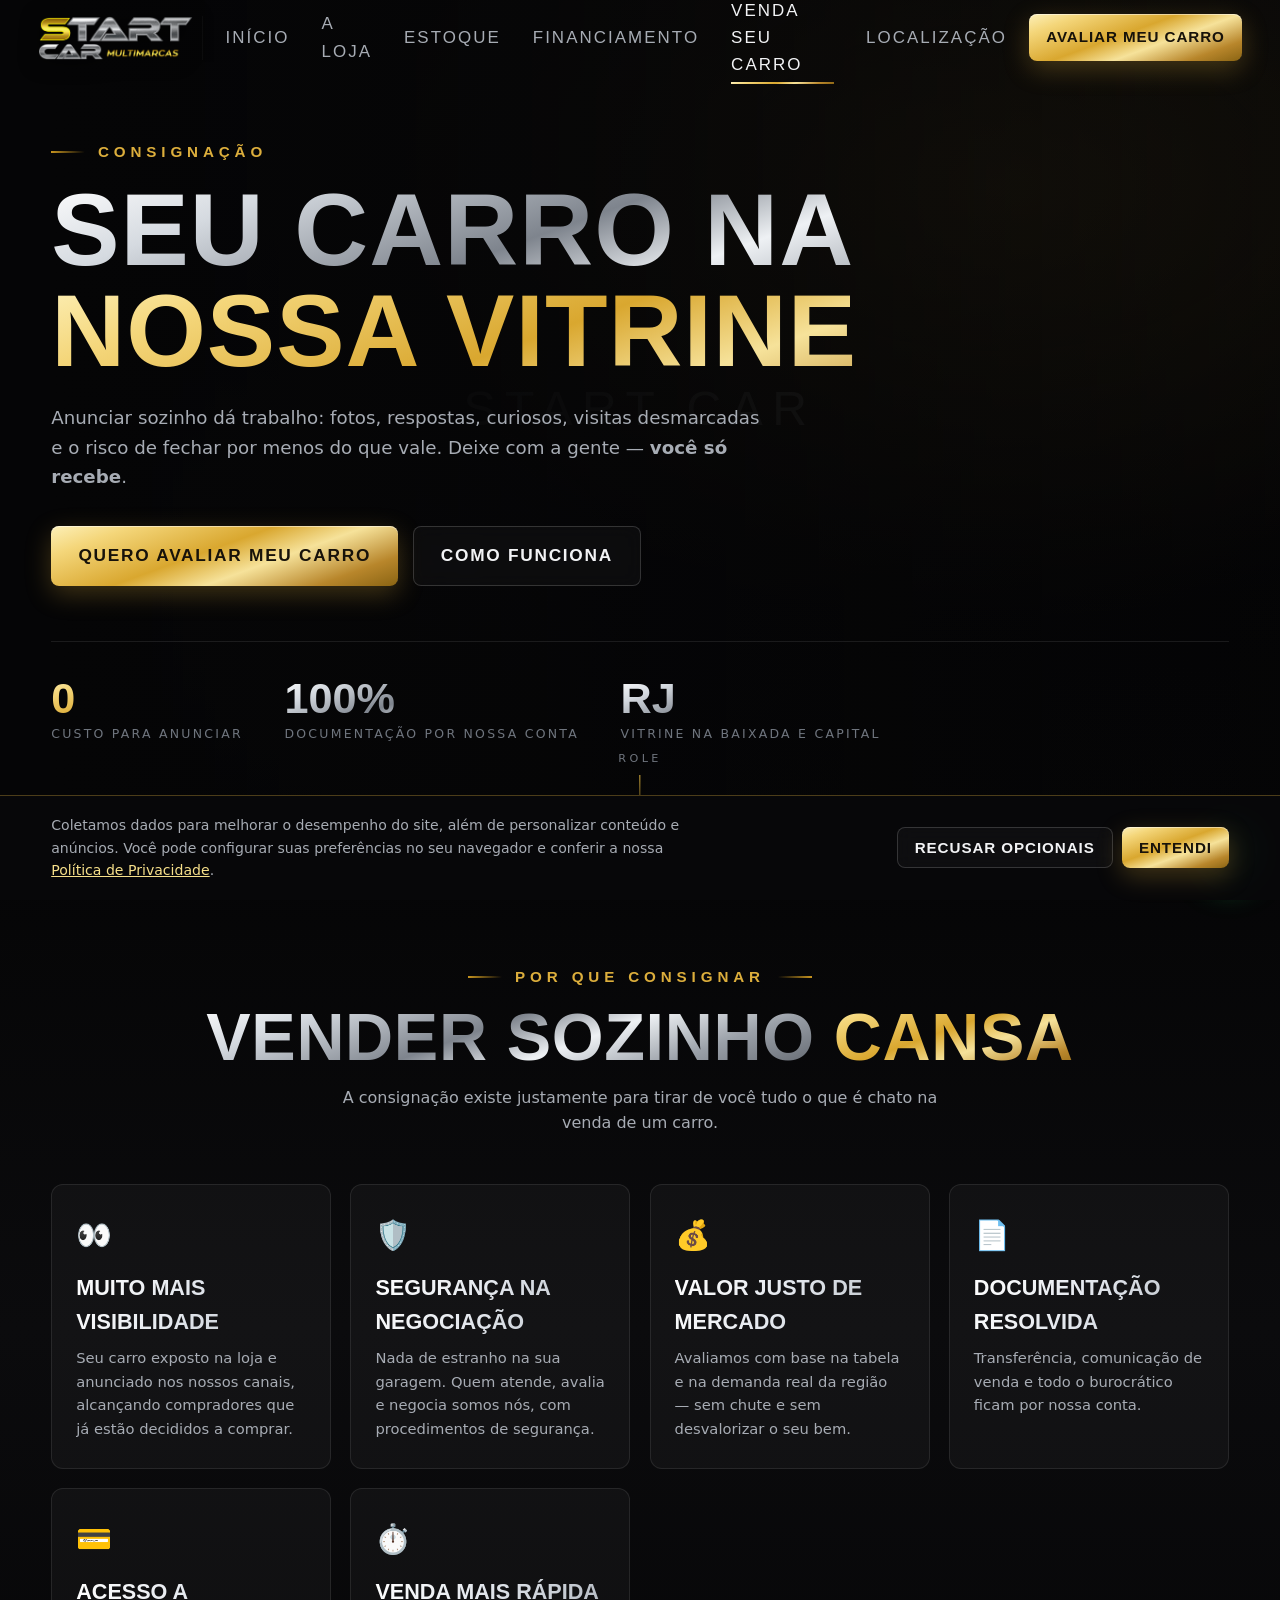
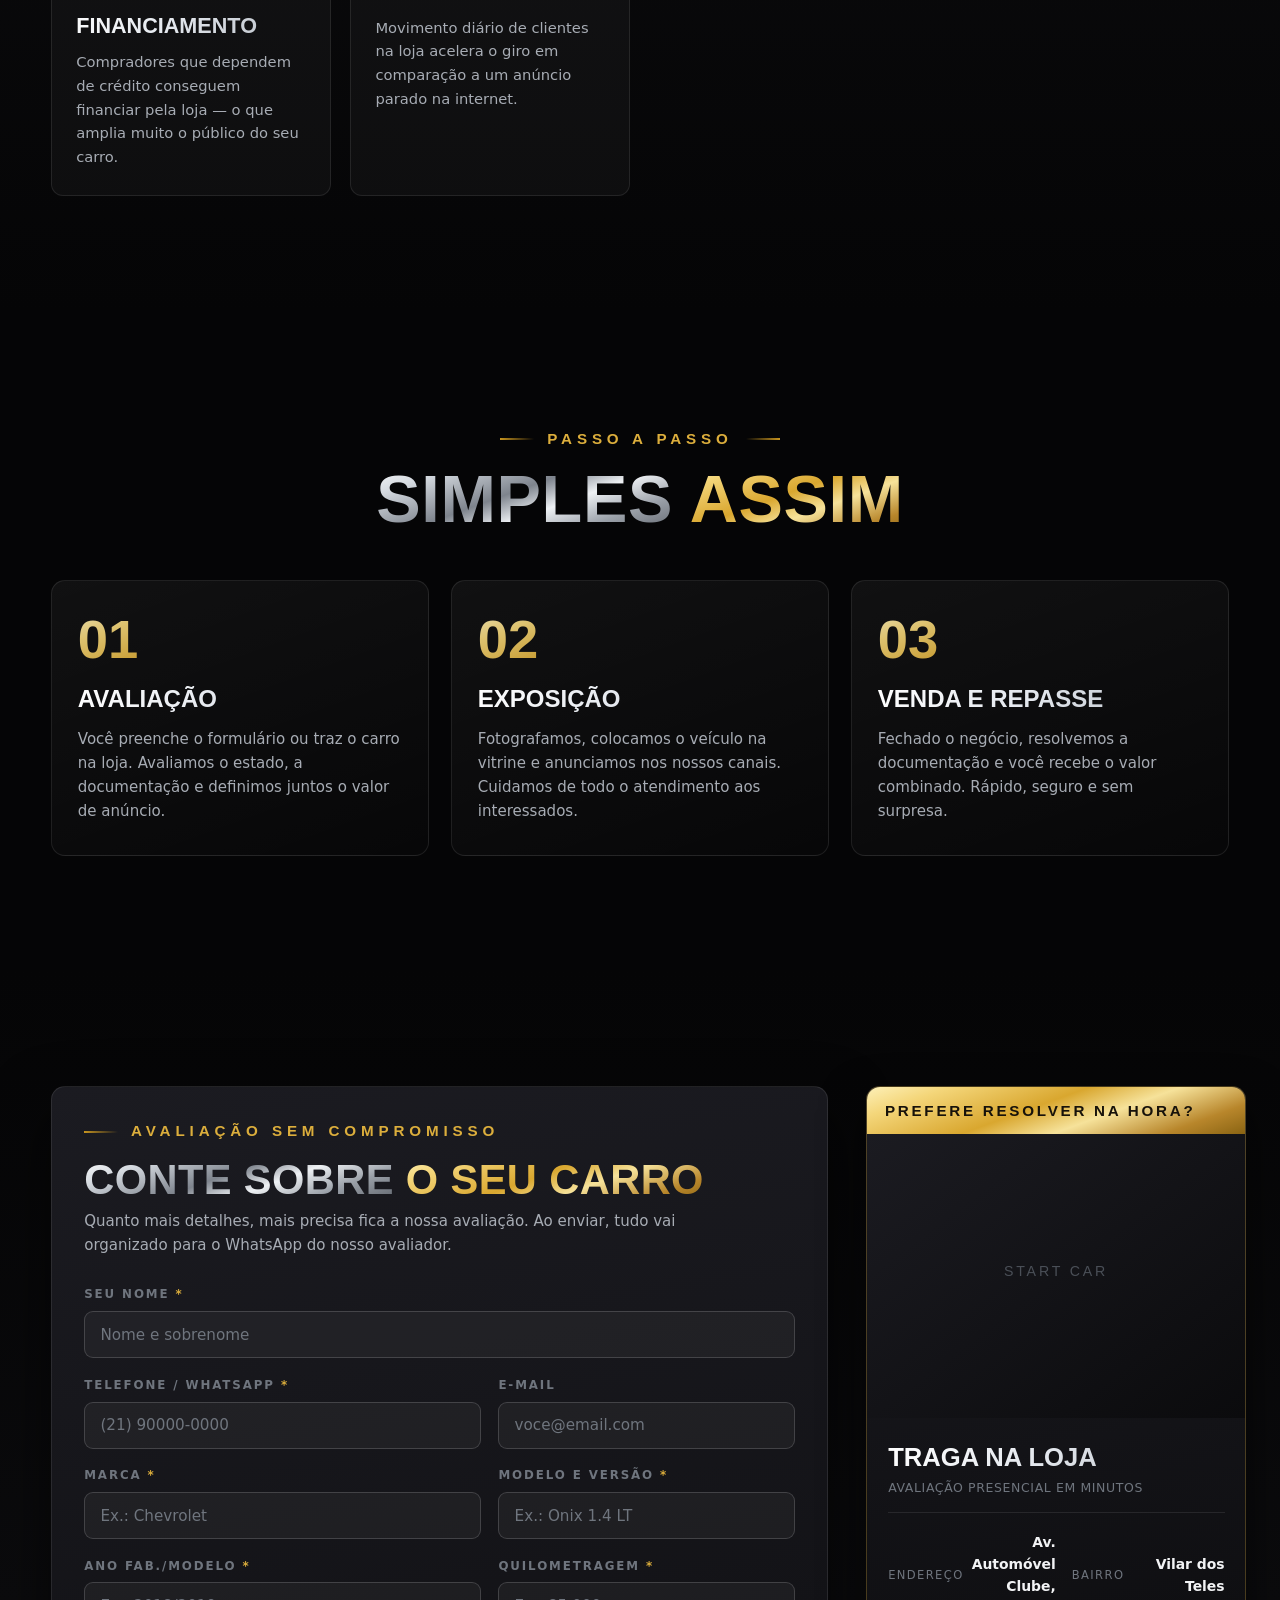
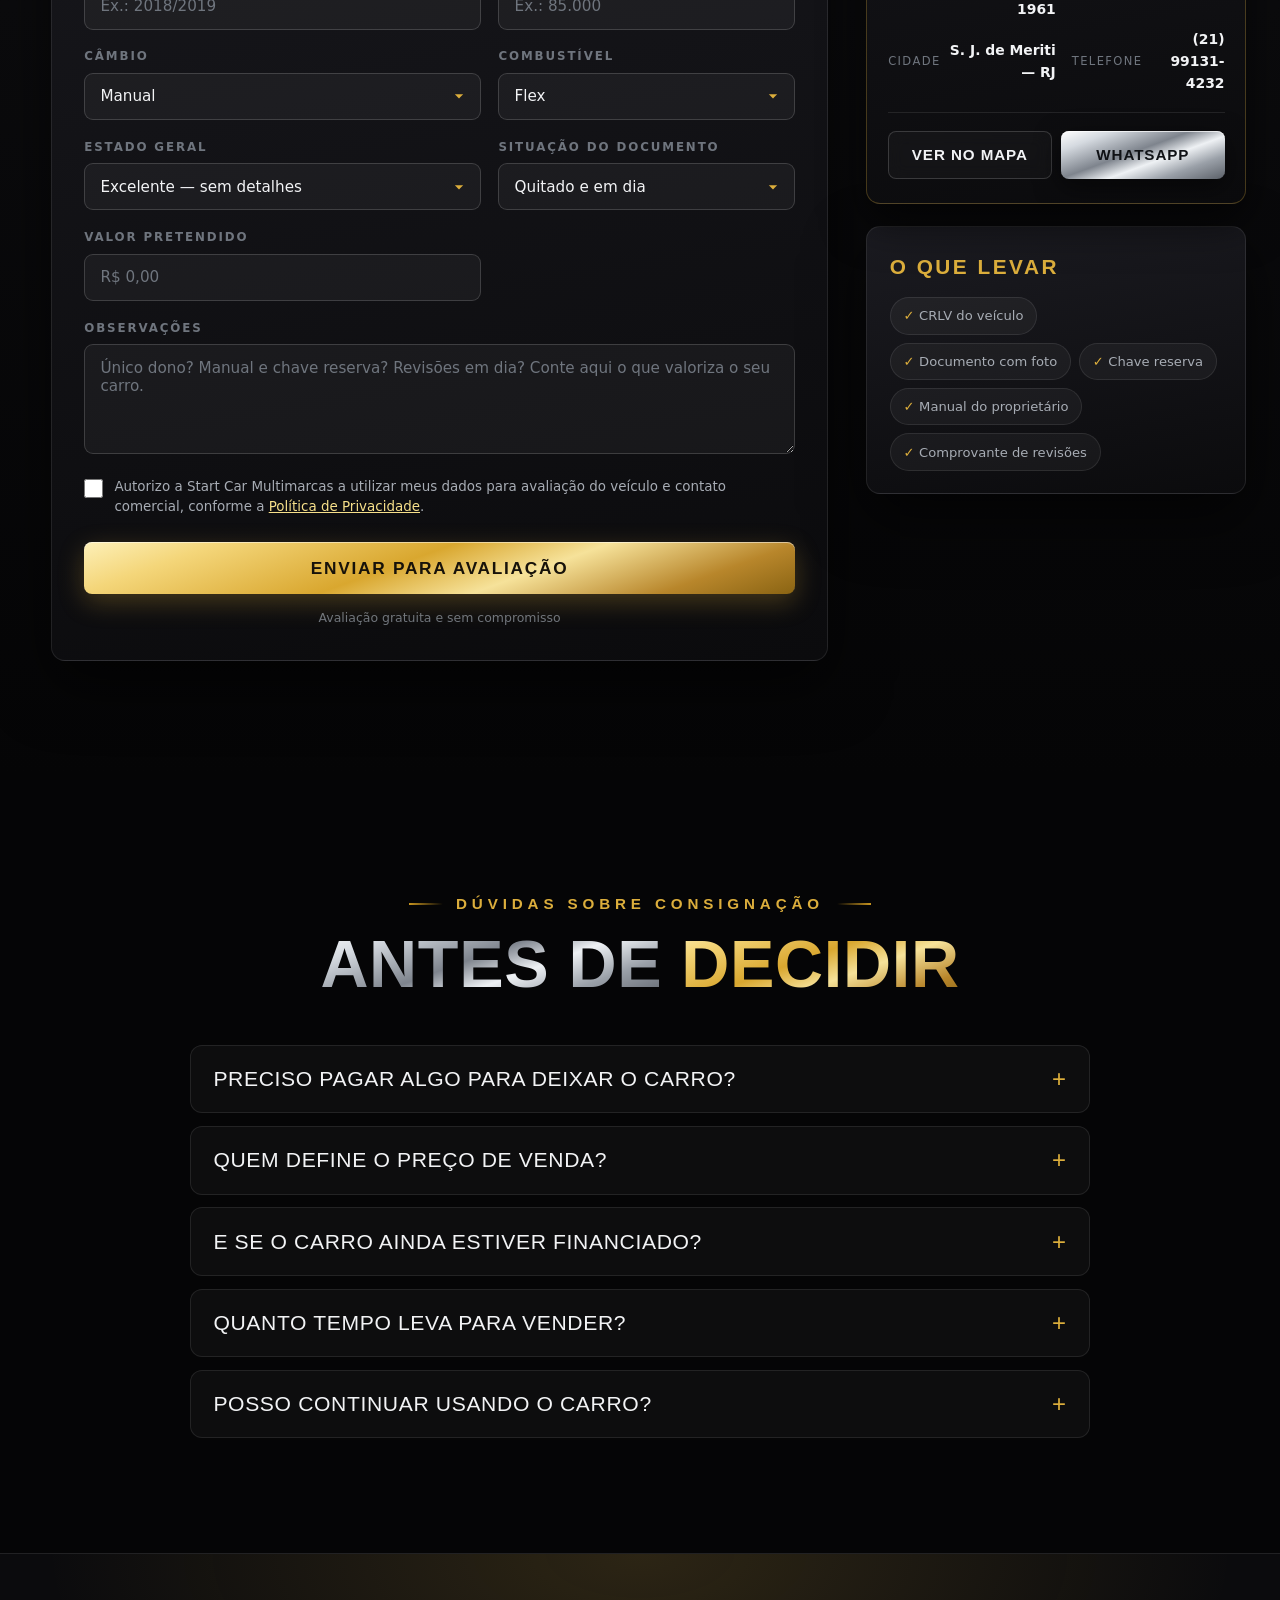
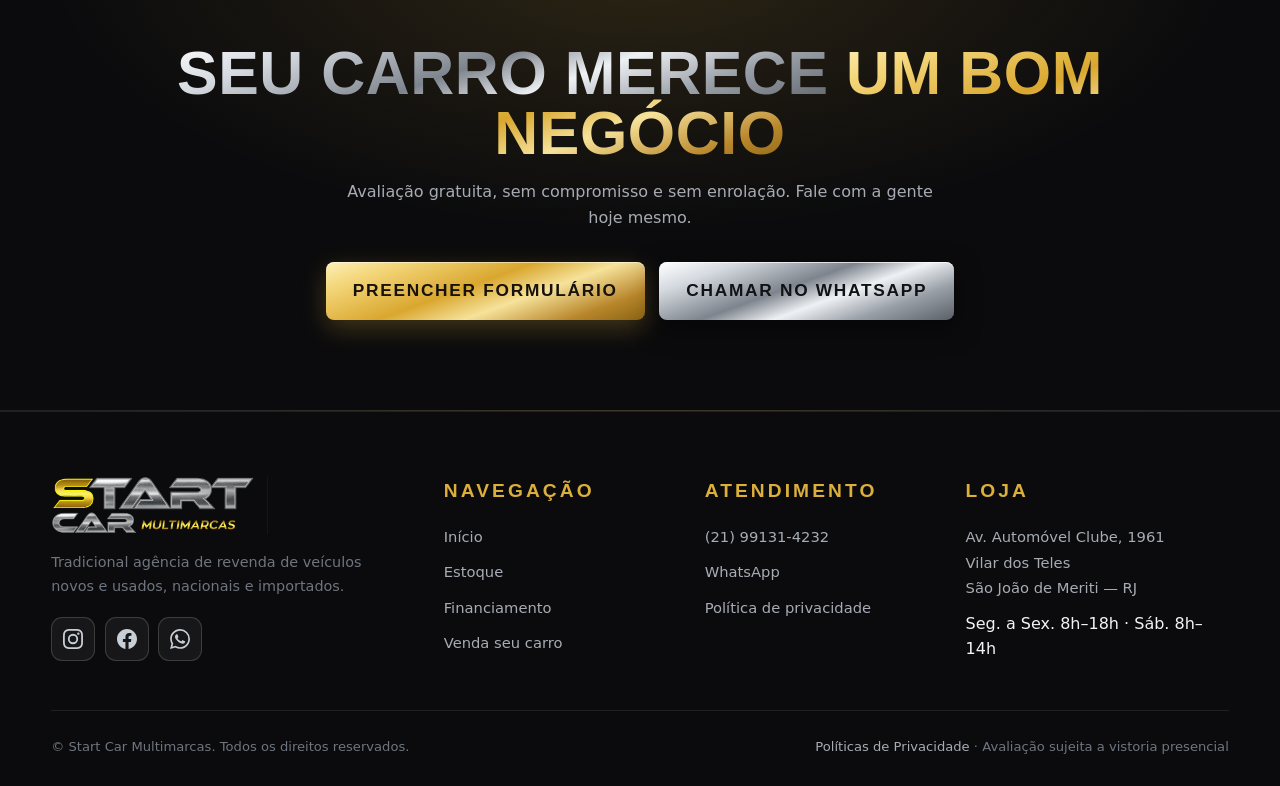
==== commit c3b1f5b3: "Integrate live stock synchronization with n8n Added integration with CRM for live stock synchronizat" ====
--- a/consignacao.html
+++ b/consignacao.html
@@ -1177,7 +1177,16 @@
        mantendo os mesmos nomes de campos. <<<
    ========================================================= */
 
+/* =========================================================
+   INTEGRAÇÃO COM O CRM / AUTOCERTO
+   Endpoint do workflow n8n "Start Car · 02 Entrega Estoque".
+   Enquanto estiver com SEU-N8N, o site usa o estoque embutido
+   abaixo. Troque pela URL real e a vitrine passa a ser ao vivo.
+   ========================================================= */
+var API_ESTOQUE = 'https://SEU-N8N.com.br/webhook/estoque-startcar';
+
 var LOJA = {
+  api: API_ESTOQUE,
   nome: 'Start Car Multimarcas',
   slogan: 'Tradicional agência de revenda de veículos',
   telefone: '(21) 99131-4232',
@@ -1420,6 +1429,48 @@
     t._tm = setTimeout(function () { t.classList.remove('show'); }, 4200);
   };
 
+  /* ---------- Sincronização com o estoque ao vivo ----------
+     Busca o estoque no webhook do n8n. Se falhar, demorar demais
+     ou vier vazio, o site continua com o estoque embutido em data.js.
+     ---------------------------------------------------------- */
+  SC.atualizadoEm = null;
+
+  SC.sync = function (aoAtualizar) {
+    var url = (typeof LOJA !== 'undefined' && LOJA.api) ? LOJA.api : '';
+    if (!url || url.indexOf('SEU-N8N') > -1 || typeof fetch !== 'function') return;
+
+    var opcoes = {}, ctrl;
+    try {
+      ctrl = new AbortController();
+      opcoes.signal = ctrl.signal;
+      setTimeout(function () { try { ctrl.abort(); } catch (e) {} }, 8000);
+    } catch (e) {}
+
+    fetch(url, opcoes)
+      .then(function (r) { return r.ok ? r.json() : Promise.reject(r.status); })
+      .then(function (d) {
+        if (!d || d.ok !== true || !Array.isArray(d.veiculos) || !d.veiculos.length) {
+          return Promise.reject('cache vazio');
+        }
+        STOCK.length = 0;
+        d.veiculos.forEach(function (v) { STOCK.push(v); });
+        SC.atualizadoEm = d.atualizadoEm || null;
+        SC.marcarAtualizacao();
+        if (typeof aoAtualizar === 'function') aoAtualizar(STOCK);
+      })
+      .catch(function () { /* silencioso: mantém o estoque embutido */ });
+  };
+
+  SC.marcarAtualizacao = function () {
+    if (!SC.atualizadoEm) return;
+    var d = new Date(SC.atualizadoEm);
+    if (isNaN(d)) return;
+    var txt = 'Estoque atualizado em ' +
+      d.toLocaleDateString('pt-BR') + ' às ' +
+      d.toLocaleTimeString('pt-BR', { hour: '2-digit', minute: '2-digit' });
+    $$('[data-atualizado]').forEach(function (el) { el.textContent = txt; });
+  };
+
   /* ---------- Header ---------- */
   function initHeader() {
     var hd = $('.hd');
